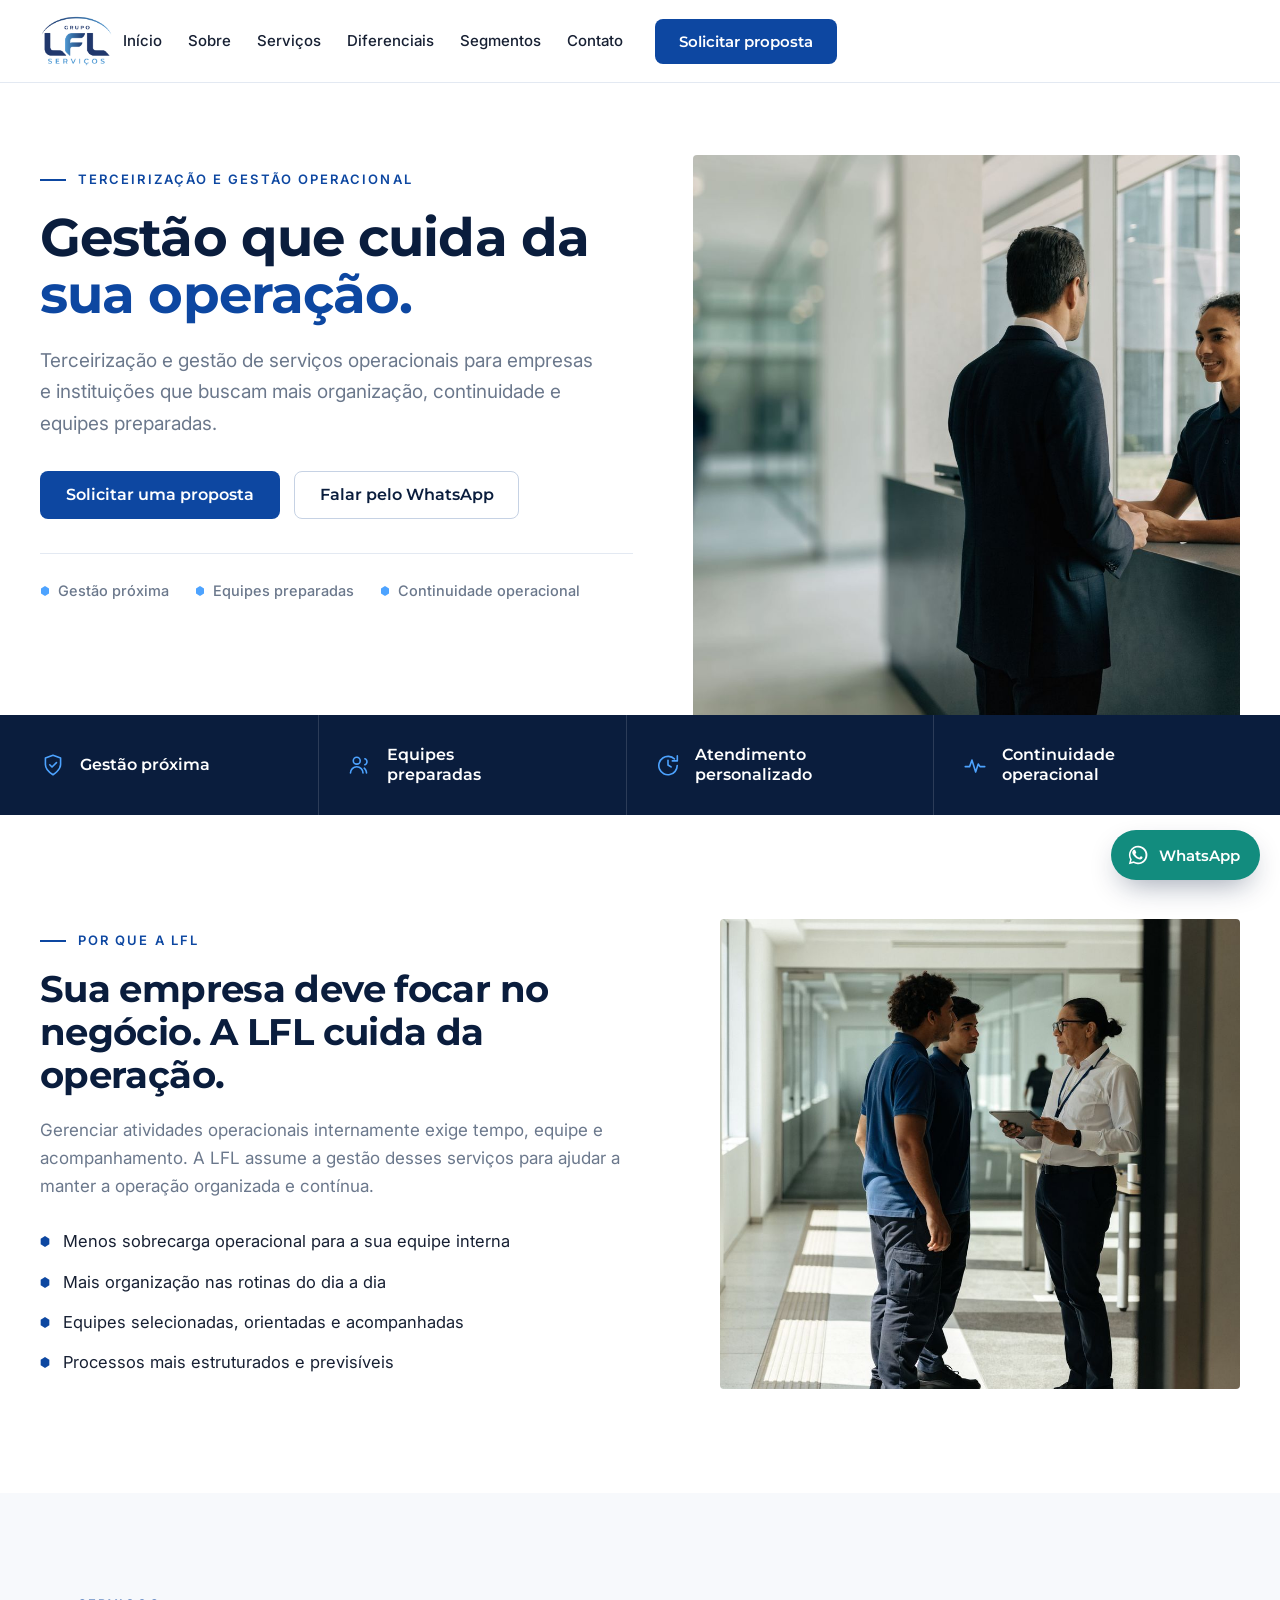
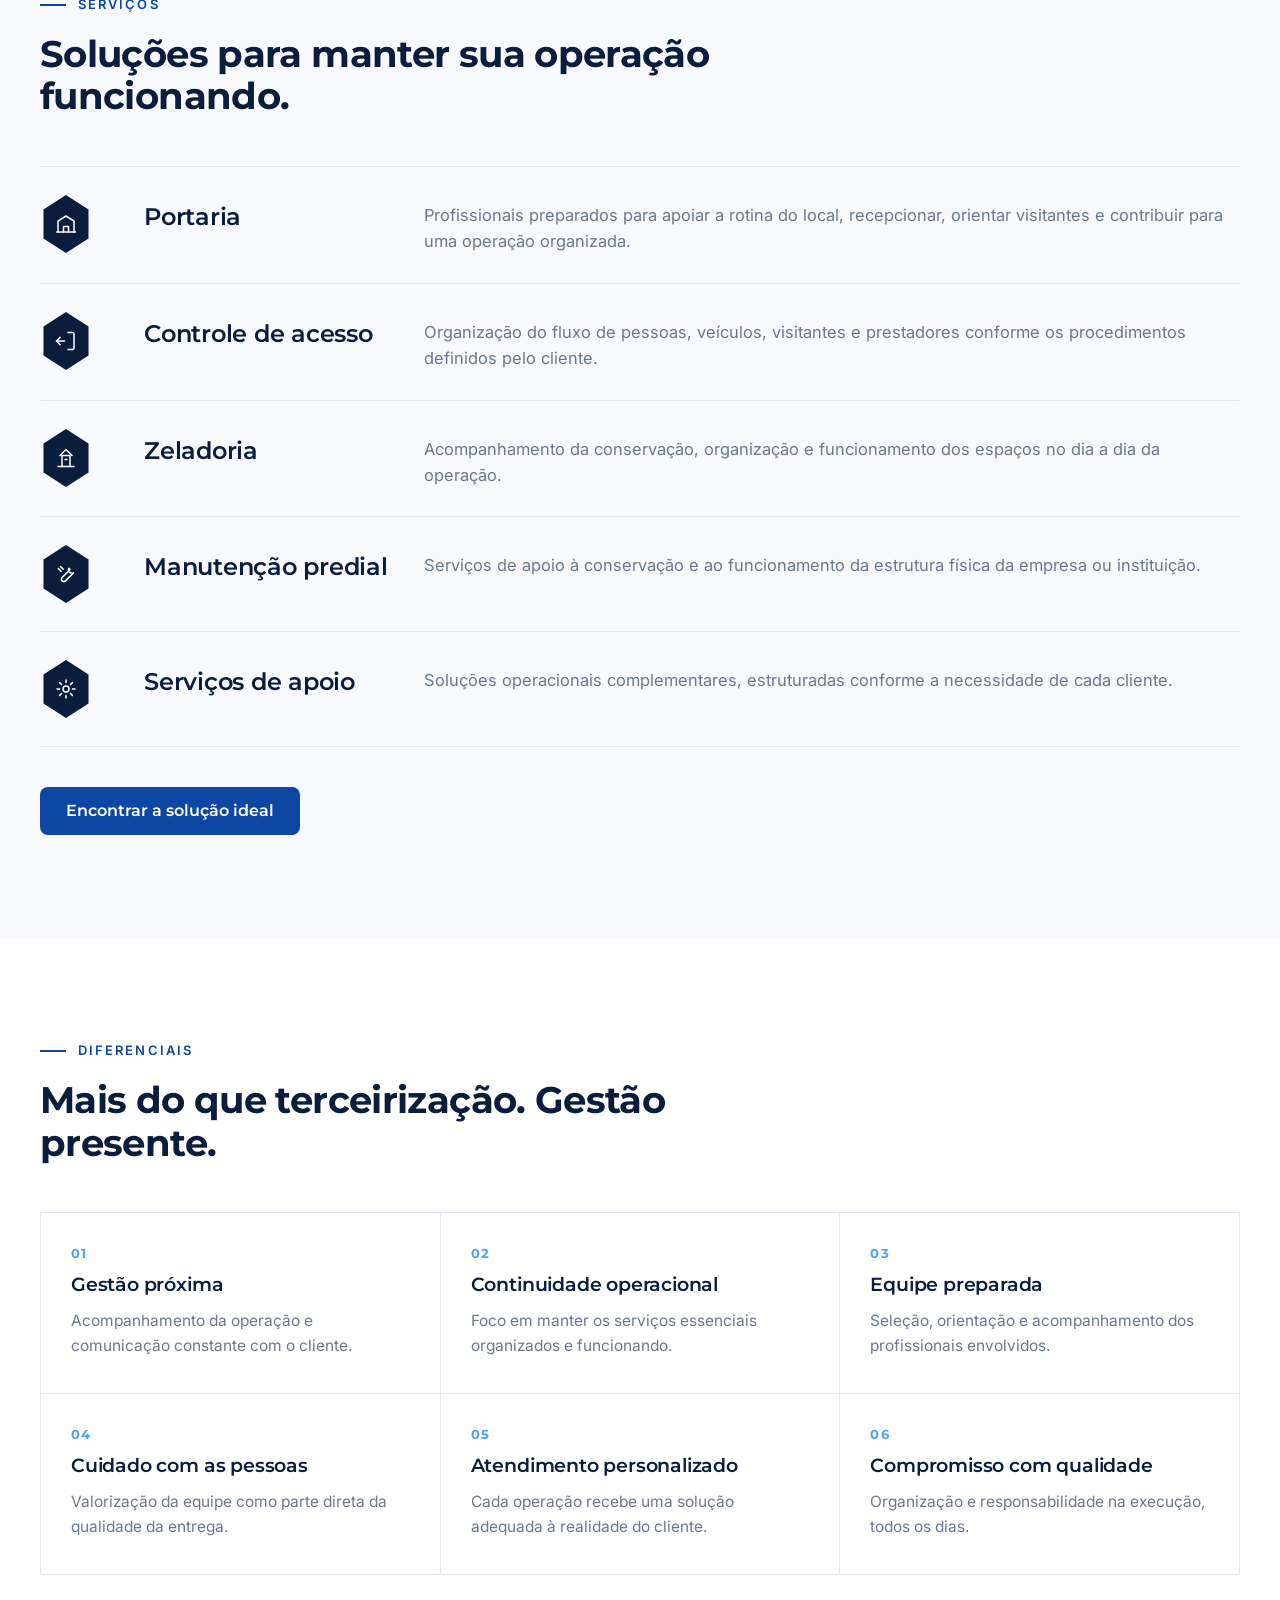
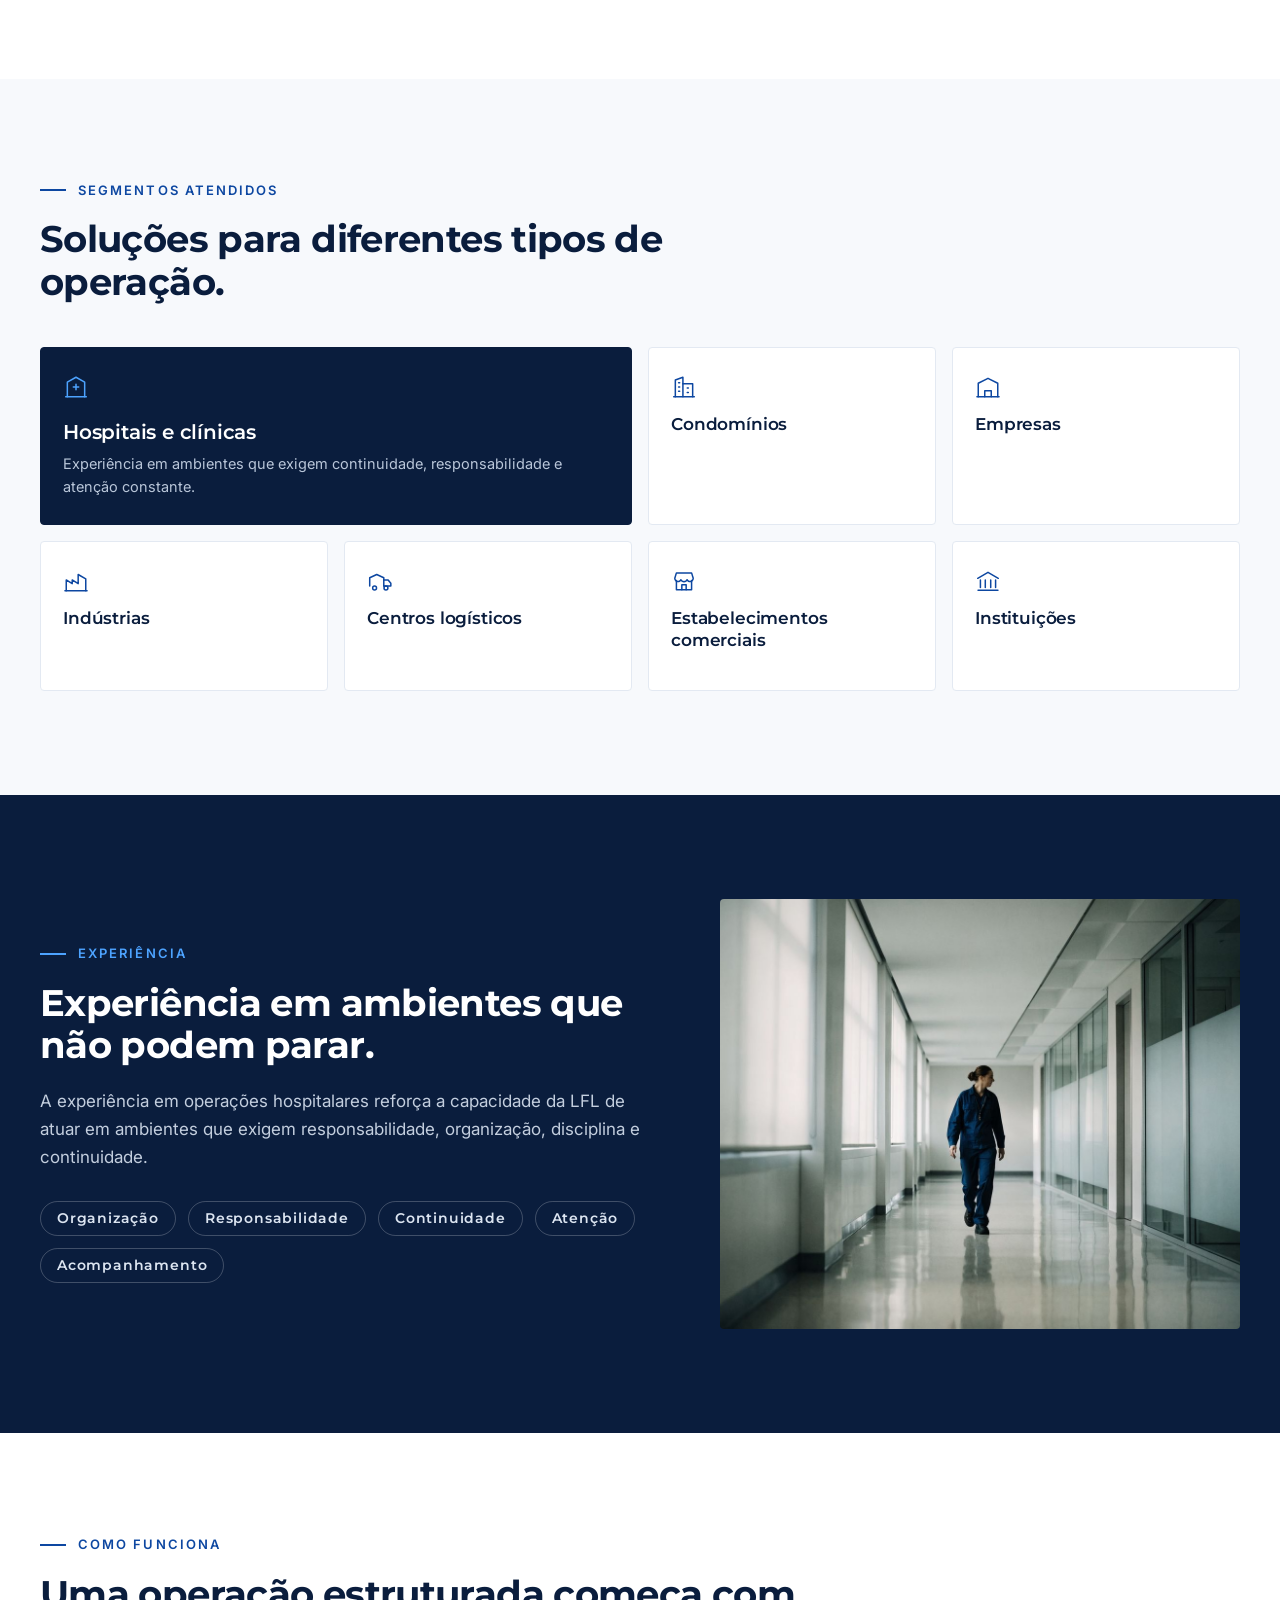
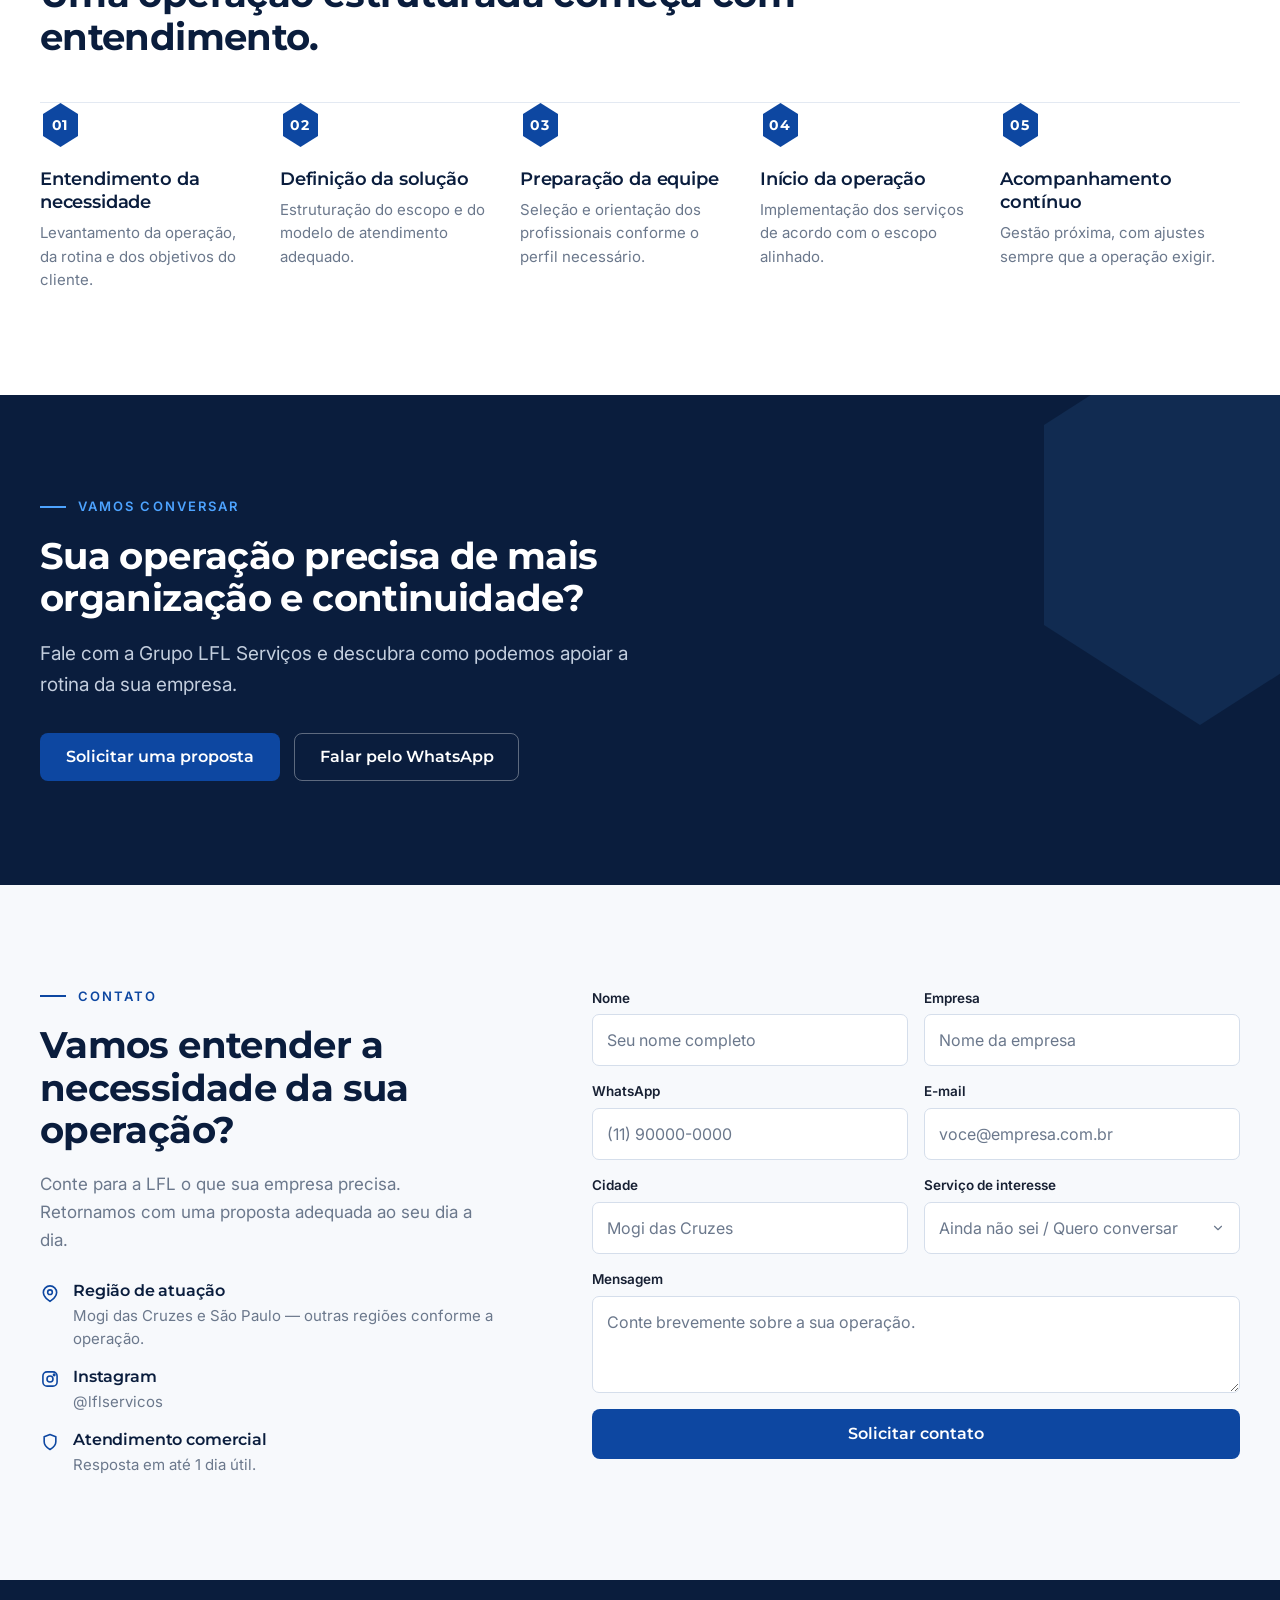
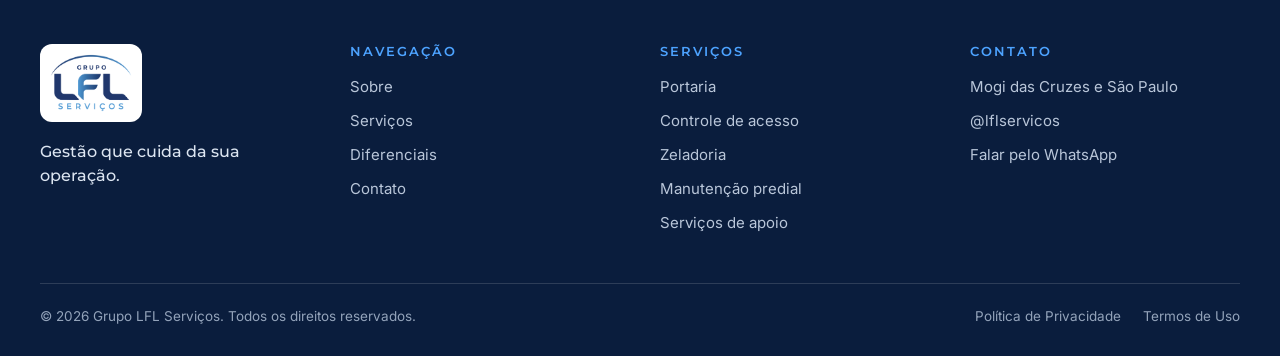
==== index.html @ 13c63dc5 "feat: initial commit of LFL Servicos website" ====
<!DOCTYPE html>
<html lang="pt-BR">
<head>
  <meta charset="UTF-8">
  <meta name="viewport" content="width=device-width, initial-scale=1.0">
  <title>Grupo LFL Serviços — Gestão que cuida da sua operação</title>
  <meta name="description" content="Terceirização e gestão de serviços operacionais para empresas e instituições: portaria, controle de acesso, zeladoria, manutenção predial e serviços de apoio.">
  <link rel="icon" type="image/png" href="assets/img/logo-lfl.png">
  <link rel="preconnect" href="https://fonts.googleapis.com">
  <link rel="preconnect" href="https://fonts.gstatic.com" crossorigin>
  <link href="https://fonts.googleapis.com/css2?family=Inter:wght@400;500;600&family=Montserrat:wght@500;600;700&display=swap" rel="stylesheet">
  <link rel="stylesheet" href="css/styles.css">
</head>
<body>

  <!-- Header -->
  <header class="header" id="inicio">
    <a class="brand" href="#inicio" aria-label="Grupo LFL Serviços — início">
      <img src="assets/img/logo-lfl.png" alt="Grupo LFL Serviços" width="971" height="691">
    </a>

    <nav class="nav" aria-label="Navegação principal">
      <a href="#inicio">Início</a>
      <a href="#sobre">Sobre</a>
      <a href="#servicos">Serviços</a>
      <a href="#diferenciais">Diferenciais</a>
      <a href="#segmentos">Segmentos</a>
      <a href="#contato">Contato</a>
    </nav>

    <a class="btn btn-primary header-cta" href="#contato">Solicitar proposta</a>

    <button class="menu-toggle" type="button" aria-label="Abrir menu" aria-expanded="false" aria-controls="menu-mobile">
      <span></span><span></span><span></span>
    </button>

    <div class="nav-mobile" id="menu-mobile">
      <a href="#inicio">Início</a>
      <a href="#sobre">Sobre</a>
      <a href="#servicos">Serviços</a>
      <a href="#diferenciais">Diferenciais</a>
      <a href="#segmentos">Segmentos</a>
      <a href="#contato">Contato</a>
      <a class="btn btn-primary btn-block" href="#contato">Solicitar proposta</a>
    </div>
  </header>

  <main>

    <!-- Hero -->
    <section class="hero">
      <div class="hero-inner">
        <div class="hero-text">
          <p class="eyebrow"><span>Terceirização e gestão operacional</span></p>
          <h1>Gestão que cuida da <em>sua operação.</em></h1>
          <p class="hero-sub">Terceirização e gestão de serviços operacionais para empresas e instituições que buscam mais organização, continuidade e equipes preparadas.</p>
          <div class="hero-ctas">
            <a class="btn btn-primary" href="#contato">Solicitar uma proposta</a>
            <a class="btn btn-outline" href="#" data-whatsapp target="_blank" rel="noopener">Falar pelo WhatsApp</a>
          </div>
          <ul class="hero-seals">
            <li class="seal">Gestão próxima</li>
            <li class="seal">Equipes preparadas</li>
            <li class="seal">Continuidade operacional</li>
          </ul>
        </div>
        <img class="hero-photo" src="assets/img/foto-recepcao.png" alt="Profissional de recepção atendendo um visitante em um ambiente corporativo">
      </div>
    </section>

    <!-- Barra de confiança -->
    <section class="trust" aria-label="Benefícios">
      <ul class="trust-list">
        <li class="trust-item"><img src="assets/icons/trust-gestao.svg" alt="" width="26" height="26"><span>Gestão próxima</span></li>
        <li class="trust-item"><img src="assets/icons/trust-equipes.svg" alt="" width="26" height="26"><span>Equipes preparadas</span></li>
        <li class="trust-item"><img src="assets/icons/trust-atendimento.svg" alt="" width="26" height="26"><span>Atendimento personalizado</span></li>
        <li class="trust-item"><img src="assets/icons/trust-continuidade.svg" alt="" width="26" height="26"><span>Continuidade operacional</span></li>
      </ul>
    </section>

    <!-- Por que a LFL -->
    <section class="section bg-white" id="sobre">
      <div class="split">
        <div class="split-text">
          <p class="eyebrow"><span>Por que a LFL</span></p>
          <h2 class="h2">Sua empresa deve focar no negócio. A LFL cuida da operação.</h2>
          <p class="lead">Gerenciar atividades operacionais internamente exige tempo, equipe e acompanhamento. A LFL assume a gestão desses serviços para ajudar a manter a operação organizada e contínua.</p>
          <ul class="points">
            <li>Menos sobrecarga operacional para a sua equipe interna</li>
            <li>Mais organização nas rotinas do dia a dia</li>
            <li>Equipes selecionadas, orientadas e acompanhadas</li>
            <li>Processos mais estruturados e previsíveis</li>
          </ul>
        </div>
        <img class="split-photo split-photo--about" src="assets/img/foto-supervisao.png" alt="Supervisora orientando dois profissionais em um corredor corporativo">
      </div>
    </section>

    <!-- Serviços -->
    <section class="section bg-soft" id="servicos">
      <p class="eyebrow"><span>Serviços</span></p>
      <h2 class="h2">Soluções para manter sua operação funcionando.</h2>
      <ul class="ledger">
        <li>
          <div class="ledger-icon"><img src="assets/icons/hex-portaria.svg" alt="" width="52" height="58"></div>
          <div class="ledger-body">
            <h3>Portaria</h3>
            <p class="copy-desktop">Profissionais preparados para apoiar a rotina do local, recepcionar, orientar visitantes e contribuir para uma operação organizada.</p>
            <p class="copy-mobile">Profissionais preparados para apoiar a rotina do local, recepcionar e orientar visitantes.</p>
          </div>
        </li>
        <li>
          <div class="ledger-icon"><img src="assets/icons/hex-controle-acesso.svg" alt="" width="52" height="58"></div>
          <div class="ledger-body">
            <h3>Controle de acesso</h3>
            <p class="copy-desktop">Organização do fluxo de pessoas, veículos, visitantes e prestadores conforme os procedimentos definidos pelo cliente.</p>
            <p class="copy-mobile">Organização do fluxo de pessoas, veículos, visitantes e prestadores.</p>
          </div>
        </li>
        <li>
          <div class="ledger-icon"><img src="assets/icons/hex-zeladoria.svg" alt="" width="52" height="58"></div>
          <div class="ledger-body">
            <h3>Zeladoria</h3>
            <p class="copy-desktop">Acompanhamento da conservação, organização e funcionamento dos espaços no dia a dia da operação.</p>
            <p class="copy-mobile">Acompanhamento da conservação, organização e funcionamento dos espaços.</p>
          </div>
        </li>
        <li>
          <div class="ledger-icon"><img src="assets/icons/hex-manutencao.svg" alt="" width="52" height="58"></div>
          <div class="ledger-body">
            <h3>Manutenção predial</h3>
            <p class="copy-desktop">Serviços de apoio à conservação e ao funcionamento da estrutura física da empresa ou instituição.</p>
            <p class="copy-mobile">Apoio à conservação e ao funcionamento da estrutura física.</p>
          </div>
        </li>
        <li>
          <div class="ledger-icon"><img src="assets/icons/hex-apoio.svg" alt="" width="52" height="58"></div>
          <div class="ledger-body">
            <h3>Serviços de apoio</h3>
            <p class="copy-desktop">Soluções operacionais complementares, estruturadas conforme a necessidade de cada cliente.</p>
            <p class="copy-mobile">Soluções operacionais complementares conforme a necessidade do cliente.</p>
          </div>
        </li>
      </ul>
      <a class="btn btn-primary ledger-cta" href="#contato">Encontrar a solução ideal</a>
    </section>

    <!-- Diferenciais -->
    <section class="section bg-white" id="diferenciais">
      <p class="eyebrow"><span>Diferenciais</span></p>
      <h2 class="h2">Mais do que terceirização. Gestão presente.</h2>
      <ol class="diff-grid">
        <li><span class="diff-num">01</span><h3>Gestão próxima</h3><p>Acompanhamento da operação e comunicação constante com o cliente.</p></li>
        <li><span class="diff-num">02</span><h3>Continuidade operacional</h3><p>Foco em manter os serviços essenciais organizados e funcionando.</p></li>
        <li><span class="diff-num">03</span><h3>Equipe preparada</h3><p>Seleção, orientação e acompanhamento dos profissionais envolvidos.</p></li>
        <li><span class="diff-num">04</span><h3>Cuidado com as pessoas</h3><p>Valorização da equipe como parte direta da qualidade da entrega.</p></li>
        <li><span class="diff-num">05</span><h3>Atendimento personalizado</h3><p>Cada operação recebe uma solução adequada à realidade do cliente.</p></li>
        <li><span class="diff-num">06</span><h3>Compromisso com qualidade</h3><p>Organização e responsabilidade na execução, todos os dias.</p></li>
      </ol>
    </section>

    <!-- Segmentos -->
    <section class="section bg-soft" id="segmentos">
      <p class="eyebrow"><span>Segmentos atendidos</span></p>
      <h2 class="h2">Soluções para diferentes tipos de operação.</h2>
      <ul class="seg-grid">
        <li class="seg seg-featured">
          <img src="assets/icons/seg-hospitais.svg" alt="" width="26" height="26">
          <div class="seg-body">
            <h3>Hospitais e clínicas</h3>
            <p>Experiência em ambientes que exigem continuidade, responsabilidade e atenção constante.</p>
          </div>
        </li>
        <li class="seg"><img src="assets/icons/seg-condominios.svg" alt="" width="26" height="26"><div class="seg-body"><h3>Condomínios</h3></div></li>
        <li class="seg"><img src="assets/icons/seg-empresas.svg" alt="" width="26" height="26"><div class="seg-body"><h3>Empresas</h3></div></li>
        <li class="seg"><img src="assets/icons/seg-industrias.svg" alt="" width="26" height="26"><div class="seg-body"><h3>Indústrias</h3></div></li>
        <li class="seg"><img src="assets/icons/seg-logistica.svg" alt="" width="26" height="26"><div class="seg-body"><h3>Centros logísticos</h3></div></li>
        <li class="seg"><img src="assets/icons/seg-comercio.svg" alt="" width="26" height="26"><div class="seg-body"><h3>Estabelecimentos comerciais</h3></div></li>
        <li class="seg"><img src="assets/icons/seg-instituicoes.svg" alt="" width="26" height="26"><div class="seg-body"><h3>Instituições</h3></div></li>
      </ul>
    </section>

    <!-- Experiência -->
    <section class="section bg-navy on-dark">
      <div class="split">
        <div class="split-text">
          <p class="eyebrow"><span>Experiência</span></p>
          <h2 class="h2">Experiência em ambientes que não podem parar.</h2>
          <p class="lead">A experiência em operações hospitalares reforça a capacidade da LFL de atuar em ambientes que exigem responsabilidade, organização, disciplina e continuidade.</p>
          <ul class="tags">
            <li>Organização</li>
            <li>Responsabilidade</li>
            <li>Continuidade</li>
            <li>Atenção</li>
            <li>Acompanhamento</li>
          </ul>
        </div>
        <img class="split-photo split-photo--exp" src="assets/img/foto-ambiente-hospitalar.png" alt="Profissional caminhando por um corredor hospitalar">
      </div>
    </section>

    <!-- Como funciona -->
    <section class="section bg-white">
      <p class="eyebrow"><span>Como funciona</span></p>
      <h2 class="h2">Uma operação estruturada começa com entendimento.</h2>
      <ol class="steps">
        <li class="step"><span class="step-badge">01</span><div class="step-body"><h3>Entendimento da necessidade</h3><p>Levantamento da operação, da rotina e dos objetivos do cliente.</p></div></li>
        <li class="step"><span class="step-badge">02</span><div class="step-body"><h3>Definição da solução</h3><p>Estruturação do escopo e do modelo de atendimento adequado.</p></div></li>
        <li class="step"><span class="step-badge">03</span><div class="step-body"><h3>Preparação da equipe</h3><p>Seleção e orientação dos profissionais conforme o perfil necessário.</p></div></li>
        <li class="step"><span class="step-badge">04</span><div class="step-body"><h3>Início da operação</h3><p>Implementação dos serviços de acordo com o escopo alinhado.</p></div></li>
        <li class="step"><span class="step-badge">05</span><div class="step-body"><h3>Acompanhamento contínuo</h3><p>Gestão próxima, com ajustes sempre que a operação exigir.</p></div></li>
      </ol>
    </section>

    <!-- CTA -->
    <section class="section bg-navy on-dark cta">
      <img class="cta-hex" src="assets/icons/hex-decorativo.svg" alt="" aria-hidden="true">
      <p class="eyebrow"><span>Vamos conversar</span></p>
      <h2 class="h2 cta-title">Sua operação precisa de mais organização e continuidade?</h2>
      <p class="lead cta-lead">Fale com a Grupo LFL Serviços e descubra como podemos apoiar a rotina da sua empresa.</p>
      <div class="ctas">
        <a class="btn btn-primary" href="#contato">Solicitar uma proposta</a>
        <a class="btn btn-outline" href="#" data-whatsapp target="_blank" rel="noopener">Falar pelo WhatsApp</a>
      </div>
    </section>

    <!-- Contato -->
    <section class="section bg-soft" id="contato">
      <div class="contact">
        <div class="contact-text">
          <p class="eyebrow"><span>Contato</span></p>
          <h2 class="h2">Vamos entender a necessidade da sua operação?</h2>
          <p class="lead">Conte para a LFL o que sua empresa precisa. Retornamos com uma proposta adequada ao seu dia a dia.</p>
          <ul class="contact-info">
            <li>
              <img src="assets/icons/contato-regiao.svg" alt="" width="20" height="20">
              <div><strong>Região de atuação</strong><span>Mogi das Cruzes e São Paulo — outras regiões conforme a operação.</span></div>
            </li>
            <li>
              <img src="assets/icons/contato-instagram.svg" alt="" width="20" height="20">
              <div><strong>Instagram</strong><span><a href="https://instagram.com/lflservicos" target="_blank" rel="noopener">@lflservicos</a></span></div>
            </li>
            <li>
              <img src="assets/icons/contato-atendimento.svg" alt="" width="20" height="20">
              <div><strong>Atendimento comercial</strong><span>Resposta em até 1 dia útil.</span></div>
            </li>
          </ul>
        </div>

        <form class="contact-form" id="form-contato" novalidate>
          <div class="form-row">
            <div class="field">
              <label for="f-nome">Nome</label>
              <input id="f-nome" name="nome" type="text" placeholder="Seu nome completo" autocomplete="name" required>
            </div>
            <div class="field">
              <label for="f-empresa">Empresa</label>
              <input id="f-empresa" name="empresa" type="text" placeholder="Nome da empresa" autocomplete="organization" required>
            </div>
          </div>
          <div class="form-row">
            <div class="field">
              <label for="f-whatsapp">WhatsApp</label>
              <input id="f-whatsapp" name="whatsapp" type="tel" inputmode="tel" placeholder="(11) 90000-0000" autocomplete="tel" required>
            </div>
            <div class="field">
              <label for="f-email">E-mail</label>
              <input id="f-email" name="email" type="email" placeholder="voce@empresa.com.br" autocomplete="email" required>
            </div>
          </div>
          <div class="form-row">
            <div class="field">
              <label for="f-cidade">Cidade</label>
              <input id="f-cidade" name="cidade" type="text" placeholder="Mogi das Cruzes" autocomplete="address-level2">
            </div>
            <div class="field">
              <label for="f-servico">Serviço de interesse</label>
              <select id="f-servico" name="servico">
                <option value="">Ainda não sei / Quero conversar</option>
                <option>Portaria</option>
                <option>Controle de acesso</option>
                <option>Zeladoria</option>
                <option>Manutenção predial</option>
                <option>Serviços de apoio</option>
              </select>
            </div>
          </div>
          <div class="field">
            <label for="f-mensagem">Mensagem</label>
            <textarea id="f-mensagem" name="mensagem" placeholder="Conte brevemente sobre a sua operação."></textarea>
          </div>
          <button class="btn btn-primary btn-block" type="submit">Solicitar contato</button>
          <p class="form-feedback" role="status" aria-live="polite" hidden></p>
        </form>
      </div>
    </section>

  </main>

  <!-- Footer -->
  <footer class="footer">
    <div class="footer-cols">
      <div class="footer-brand">
        <a class="lockup-dark" href="#inicio" aria-label="Grupo LFL Serviços — início">
          <span class="badge"><img src="assets/img/logo-lfl.png" alt="Grupo LFL Serviços" width="971" height="691"></span>
        </a>
        <p class="footer-tagline">Gestão que cuida da sua operação.</p>
      </div>

      <div class="footer-col">
        <h4>Navegação</h4>
        <ul>
          <li><a href="#sobre">Sobre</a></li>
          <li><a href="#servicos">Serviços</a></li>
          <li><a href="#diferenciais">Diferenciais</a></li>
          <li><a href="#contato">Contato</a></li>
        </ul>
      </div>

      <div class="footer-col footer-col--services">
        <h4>Serviços</h4>
        <ul>
          <li><a href="#servicos">Portaria</a></li>
          <li><a href="#servicos">Controle de acesso</a></li>
          <li><a href="#servicos">Zeladoria</a></li>
          <li><a href="#servicos">Manutenção predial</a></li>
          <li><a href="#servicos">Serviços de apoio</a></li>
        </ul>
      </div>

      <div class="footer-col">
        <h4>Contato</h4>
        <ul>
          <li><a href="#contato">Mogi das Cruzes e São Paulo</a></li>
          <li><a href="https://instagram.com/lflservicos" target="_blank" rel="noopener">@lflservicos</a></li>
          <li><a href="#" data-whatsapp target="_blank" rel="noopener">Falar pelo WhatsApp</a></li>
        </ul>
      </div>
    </div>

    <div class="footer-legal">
      <p>© 2026 Grupo LFL Serviços. Todos os direitos reservados.</p>
      <div class="footer-legal-links">
        <a href="#">Política de Privacidade</a>
        <a href="#">Termos de Uso</a>
      </div>
    </div>
  </footer>

  <a class="wa-float" href="#" data-whatsapp target="_blank" rel="noopener" aria-label="Falar pelo WhatsApp">
    <img src="assets/icons/whatsapp.svg" alt="" width="22" height="22">
    <span>WhatsApp</span>
  </a>

  <script src="js/main.js"></script>
</body>
</html>
---- css/styles.css ----
/* ==========================================================================
   Grupo LFL Serviços — Landing page
   Tokens e medidas extraídos do Figma (Desktop 1440 / Mobile 390).
   Mobile-first; breakpoint desktop em 960px.
   ========================================================================== */

:root {
  /* Cores */
  --navy: #0a1d3d;
  --blue: #0d47a1;
  --sky: #4da3ff;
  --text: #172033;
  --muted: #6b788c;
  --line: #e3e9f2;
  --line-input: #d5deeb;
  --line-btn: #c6d2e4;
  --bg-soft: #f7f9fc;
  --on-dark: #c3cede;
  --on-dark-2: #b9c6d9;
  --on-dark-3: #dce5f1;
  --on-dark-4: #93a3ba;
  --line-on-dark: rgba(255, 255, 255, 0.14);
  --whatsapp: #128c7e;

  /* Tipografia */
  --font-display: "Montserrat", "Segoe UI", Arial, sans-serif;
  --font-body: "Inter", "Segoe UI", Arial, sans-serif;

  /* Layout */
  --gutter: 20px;
  --section-y: 56px;
}

@media (min-width: 960px) {
  :root {
    /* 120px em 1440; encolhe até 40px em telas menores */
    --gutter: max(40px, calc((100vw - 1200px) / 2));
    --section-y: 104px;
  }
}

/* --------------------------------------------------------------------------
   Base
   -------------------------------------------------------------------------- */

*,
*::before,
*::after {
  box-sizing: border-box;
}

html {
  scroll-behavior: smooth;
  -webkit-text-size-adjust: 100%;
}

body {
  margin: 0;
  background: #fff;
  color: var(--text);
  font-family: var(--font-body);
  -webkit-font-smoothing: antialiased;
}

img {
  display: block;
  max-width: 100%;
}

a {
  color: inherit;
}

h1, h2, h3, h4, p, ul, ol {
  margin: 0;
}

ul, ol {
  padding: 0;
  list-style: none;
}

button {
  font: inherit;
  cursor: pointer;
}

:focus-visible {
  outline: 2px solid var(--sky);
  outline-offset: 2px;
}

@media (prefers-reduced-motion: reduce) {
  html {
    scroll-behavior: auto;
  }
}

/* --------------------------------------------------------------------------
   Utilitários e componentes comuns
   -------------------------------------------------------------------------- */

.section {
  padding: var(--section-y) var(--gutter);
}

.bg-white { background: #fff; }
.bg-soft  { background: var(--bg-soft); }
.bg-navy  { background: var(--navy); }

/* Eyebrow: trilho + rótulo */
.eyebrow {
  display: flex;
  align-items: center;
  gap: 10px;
  padding-bottom: 16px;
}

.eyebrow::before {
  content: "";
  flex: 0 0 22px;
  width: 22px;
  height: 2px;
  background: var(--blue);
}

.eyebrow span {
  font: 600 12px/1.2 var(--font-body);
  letter-spacing: 1.92px;
  text-transform: uppercase;
  color: var(--blue);
  white-space: nowrap;
}

.on-dark .eyebrow::before { background: var(--sky); }
.on-dark .eyebrow span   { color: var(--sky); }

/* Título de seção */
.h2 {
  font: 700 32px/1.15 var(--font-display);
  letter-spacing: -0.48px;
  color: var(--navy);
}

.on-dark .h2 { color: #fff; }

/* Parágrafo de apoio */
.lead {
  margin-top: 16px;
  font: 400 16px/1.65 var(--font-body);
  color: var(--muted);
}

.on-dark .lead { color: var(--on-dark); }

/* Botões */
.btn {
  display: inline-flex;
  align-items: center;
  justify-content: center;
  padding: 16px 26px;
  border: 0;
  border-radius: 8px;
  font: 600 16px/1 var(--font-display);
  text-decoration: none;
  white-space: nowrap;
  transition: background-color 0.15s ease, border-color 0.15s ease;
}

.btn-primary {
  background: var(--blue);
  color: #fff;
}

.btn-primary:hover { background: #0b3d8a; }

.btn-outline {
  padding: 14.5px 24.5px;
  border: 1.5px solid var(--line-btn);
  background: transparent;
  color: var(--navy);
}

.btn-outline:hover { border-color: var(--navy); }

.on-dark .btn-outline {
  border-color: rgba(255, 255, 255, 0.34);
  color: #fff;
}

.on-dark .btn-outline:hover { border-color: #fff; }

.btn-block {
  width: 100%;
  padding-top: 17px;
  padding-bottom: 17px;
}

.btn-block.btn-outline {
  padding-top: 15.5px;
  padding-bottom: 15.5px;
}

.ctas {
  display: flex;
  flex-direction: column;
  gap: 12px;
  margin-top: 26px;
}

.ctas .btn {
  width: 100%;
  padding-top: 17px;
  padding-bottom: 17px;
}

.ctas .btn-outline {
  padding-top: 15.5px;
  padding-bottom: 15.5px;
}

@media (min-width: 960px) {
  .eyebrow { gap: 12px; padding-bottom: 20px; }
  .eyebrow::before { flex-basis: 26px; width: 26px; }
  .eyebrow span { font-size: 13px; letter-spacing: 2.08px; }

  .h2 {
    max-width: 760px;
    font-size: clamp(34px, 2.92vw, 42px);
    line-height: 1.14;
    letter-spacing: -0.63px;
  }

  .lead { margin-top: 20px; font-size: 17px; }

  .ctas { flex-direction: row; gap: 14px; margin-top: 32px; }
  .ctas .btn { width: auto; padding-top: 16px; padding-bottom: 16px; }
  .ctas .btn-outline { padding-top: 14.5px; padding-bottom: 14.5px; }
}

/* --------------------------------------------------------------------------
   Header
   -------------------------------------------------------------------------- */

.header {
  display: flex;
  flex-wrap: wrap;
  align-items: center;
  gap: 10px;
  padding: 14px var(--gutter); /* 72.5px de altura total, como no Figma */
  background: #fff;
  border-bottom: 1px solid var(--line);
}

.brand {
  display: flex;
  align-items: center;
  gap: 10px;
  text-decoration: none;
}

/* Logo oficial (971×691): altura fixa, largura proporcional */
.brand img {
  width: auto;
  height: 44px;
  object-fit: contain;
}

.lockup {
  display: flex;
  flex-direction: column;
  gap: 1px;
  white-space: nowrap;
}

.brand-name {
  font: 700 15px/1.05 var(--font-display);
  color: var(--navy);
}

.brand-sub {
  font: 500 9.5px/1.2 var(--font-display);
  letter-spacing: 2.09px;
  color: var(--blue);
}

.nav,
.header-cta {
  display: none;
}

.menu-toggle {
  display: flex;
  flex-direction: column;
  gap: 5px;
  padding: 13px 12px;
  border: 1px solid var(--line);
  border-radius: 8px;
  background: #fff;
}

.menu-toggle span {
  display: block;
  width: 18px;
  height: 1.5px;
  background: var(--navy);
}

.nav-mobile {
  display: none;
  flex-basis: 100%;
  flex-direction: column;
  gap: 4px;
  padding-top: 12px;
}

.header.is-open .nav-mobile { display: flex; }

.nav-mobile > a:not(.btn) {
  padding: 12px 0;
  border-bottom: 1px solid var(--line);
  font: 500 15px/1.5 var(--font-body);
  color: var(--text);
  text-decoration: none;
}

.nav-mobile .btn { margin-top: 12px; }

@media (min-width: 960px) {
  .header {
    flex-wrap: nowrap;
    padding: 15px var(--gutter); /* 83px de altura total, como no Figma */
  }

  .brand { gap: 11px; }
  .brand img { height: 52px; }
  .brand-name { font-size: 17px; }
  .brand-sub { font-size: 11px; letter-spacing: 2.42px; }

  .nav {
    display: flex;
    gap: 26px;
    margin-right: 22px; /* 32px no Figma menos o gap de 10px do header */
  }

  .nav a {
    font: 500 15px/1.5 var(--font-body);
    color: var(--text);
    text-decoration: none;
  }

  .nav a:hover { color: var(--blue); }

  .header-cta {
    display: inline-flex;
    padding: 15px 24px;
    font-size: 15px;
  }

  .menu-toggle,
  .nav-mobile {
    display: none !important;
  }
}

/* --------------------------------------------------------------------------
   Hero
   -------------------------------------------------------------------------- */

.hero {
  padding: 36px var(--gutter) 0;
  background: #fff;
}

.hero-inner {
  display: flex;
  flex-direction: column;
}

.hero h1 {
  font: 700 40px/1.1 var(--font-display);
  letter-spacing: -0.6px;
  color: var(--navy);
}

.hero h1 em {
  font-style: normal;
  color: var(--blue);
}

.hero-sub {
  margin-top: 18px;
  font: 400 16px/1.65 var(--font-body);
  color: var(--muted);
}

.hero-ctas {
  display: flex;
  flex-direction: column;
  gap: 12px;
  margin-top: 26px;
}

.hero-ctas .btn {
  width: 100%;
  padding-top: 17px;
  padding-bottom: 17px;
}

.hero-ctas .btn-outline {
  padding-top: 15.5px;
  padding-bottom: 15.5px;
}

.hero-seals {
  display: flex;
  flex-direction: column;
  gap: 10px;
  margin-top: 26px;
  padding: 22px 0 28px;
  border-top: 1px solid var(--line);
}

.seal {
  display: flex;
  align-items: center;
  gap: 9px;
  font: 500 14.5px/1.5 var(--font-body);
  color: var(--muted);
}

.seal::before {
  content: "";
  flex: 0 0 9px;
  width: 9px;
  height: 10px;
  background: url("../assets/icons/hex-bullet.svg") center / contain no-repeat;
}

.hero-photo {
  width: 100%;
  height: 260px;
  border-radius: 4px;
  object-fit: cover;
}

@media (min-width: 960px) {
  .hero { padding-top: 72px; }

  .hero-inner {
    flex-direction: row;
    align-items: center;
    gap: 60px;
  }

  .hero-text {
    flex: 1 1 52%;
    max-width: 620px;
    min-width: 0;
    padding-bottom: 96px;
  }

  .hero h1 {
    max-width: 600px;
    font-size: clamp(44px, 4.17vw, 60px);
    line-height: 1.08;
    letter-spacing: -0.9px;
  }

  .hero-sub {
    max-width: 560px;
    margin-top: 22px;
    font-size: 19px;
  }

  .hero-ctas {
    flex-direction: row;
    gap: 14px;
    margin-top: 32px;
  }

  .hero-ctas .btn { width: auto; padding-top: 16px; padding-bottom: 16px; }
  .hero-ctas .btn-outline { padding-top: 14.5px; padding-bottom: 14.5px; }

  .hero-seals {
    flex-direction: row;
    flex-wrap: wrap;
    gap: 26px;
    margin-top: 34px;
    padding: 26px 0 0;
  }

  .hero-photo {
    flex: 1 1 48%;
    min-width: 0;
    width: auto;
    height: 560px;
    border-radius: 4px 4px 0 0;
  }
}

/* --------------------------------------------------------------------------
   Barra de confiança
   -------------------------------------------------------------------------- */

.trust {
  padding: 4px var(--gutter);
  background: var(--navy);
}

.trust-list {
  display: flex;
  flex-direction: column;
}

.trust-item {
  display: flex;
  align-items: center;
  gap: 13px;
  padding: 18px 0;
  font: 600 15px/1.3 var(--font-display);
  color: #fff;
}

.trust-item + .trust-item {
  border-top: 1px solid var(--line-on-dark);
}

.trust-item img {
  flex: 0 0 24px;
  width: 24px;
  height: 24px;
}

@media (min-width: 960px) {
  .trust { padding: 0 var(--gutter); }

  .trust-list { flex-direction: row; }

  .trust-item {
    flex: 1 1 0;
    min-width: 0;
    gap: 14px;
    padding: 30px 28px;
    font-size: 15.5px;
  }

  .trust-item:first-child { padding-left: 0; }

  .trust-item + .trust-item {
    border-top: 0;
    border-left: 1px solid var(--line-on-dark);
  }

  .trust-item img {
    flex-basis: 26px;
    width: 26px;
    height: 26px;
  }

  .trust-item span { max-width: 150px; }
}

/* --------------------------------------------------------------------------
   Layout dividido (Sobre / Experiência)
   -------------------------------------------------------------------------- */

.split {
  display: flex;
  flex-direction: column;
}

.split-photo {
  width: 100%;
  border-radius: 4px;
  object-fit: cover;
}

.split-photo--about {
  height: 240px;
  margin-top: 28px;
}

.split-photo--exp {
  height: 230px;
  margin-top: 26px;
}

@media (min-width: 960px) {
  .split {
    flex-direction: row;
    align-items: center;
    gap: 72px;
  }

  .split-text {
    flex: 1 1 0;
    min-width: 0;
  }

  .split-text .h2 { max-width: none; }

  .split-photo {
    flex: 0 0 auto;
    width: min(520px, 45%);
    margin-top: 0;
  }

  .split-photo--about { height: 470px; }
  .split-photo--exp   { height: 430px; }
}

/* Pontos com marcador hexagonal */
.points {
  display: flex;
  flex-direction: column;
  gap: 12px;
  margin-top: 24px;
}

.points li {
  display: flex;
  align-items: flex-start;
  gap: 12px;
  font: 400 16px/1.6 var(--font-body);
  color: var(--text);
}

.points li::before {
  content: "";
  flex: 0 0 9px;
  width: 9px;
  height: 17px;
  background: url("../assets/icons/marcador.svg") center / contain no-repeat;
}

@media (min-width: 960px) {
  .points { gap: 14px; margin-top: 28px; }
  .points li { gap: 13px; font-size: 16.5px; }
  .points li::before { flex-basis: 10px; width: 10px; height: 19px; }
}

/* --------------------------------------------------------------------------
   Serviços (ledger)
   -------------------------------------------------------------------------- */

.ledger {
  margin-top: 28px;
  border-top: 1px solid var(--line);
}

.ledger li {
  display: flex;
  align-items: flex-start;
  gap: 16px;
  padding: 22px 0;
  border-bottom: 1px solid var(--line);
}

.ledger-icon {
  flex: 0 0 auto;
}

.ledger-icon img {
  width: 44px;
  height: 49px;
}

.ledger-body {
  display: flex;
  flex: 1 1 0;
  flex-direction: column;
  gap: 6px;
  min-width: 0;
}

.ledger h3 {
  font: 600 21px/1.3 var(--font-display);
  letter-spacing: -0.21px;
  color: var(--navy);
}

.ledger p {
  font: 400 15px/1.55 var(--font-body);
  color: var(--muted);
}

.copy-desktop { display: none; }

.ledger-cta {
  width: 100%;
  margin-top: 28px;
  padding-top: 17px;
  padding-bottom: 17px;
}

@media (min-width: 960px) {
  .ledger { margin-top: 48px; }

  .ledger li {
    gap: 40px;
    padding: 28px 0;
  }

  .ledger-icon { flex-basis: 64px; width: 64px; }
  .ledger-icon img { width: 52px; height: 58px; }

  .ledger-body {
    flex-direction: row;
    gap: 0;
  }

  .ledger h3 {
    flex: 0 0 280px;
    padding: 6px 20px 0 0;
    font-size: 24px;
    letter-spacing: -0.24px;
  }

  .ledger p {
    flex: 1 1 0;
    min-width: 0;
    padding-top: 7px;
    font-size: 16.5px;
    line-height: 1.6;
  }

  .copy-desktop { display: block; }
  .copy-mobile  { display: none; }

  .ledger-cta {
    width: auto;
    margin-top: 40px;
    padding-top: 16px;
    padding-bottom: 16px;
  }
}

/* --------------------------------------------------------------------------
   Diferenciais
   -------------------------------------------------------------------------- */

.diff-grid {
  display: grid;
  gap: 1px;
  margin-top: 28px;
  border: 1px solid var(--line);
  background: var(--line);
}

.diff-grid li {
  display: flex;
  flex-direction: column;
  gap: 10px;
  padding: 26px 22px;
  background: #fff;
}

.diff-num {
  font: 700 12.5px/1 var(--font-display);
  letter-spacing: 1.25px;
  color: var(--sky);
}

.diff-grid h3 {
  font: 600 19px/1.32 var(--font-display);
  letter-spacing: -0.19px;
  color: var(--navy);
}

.diff-grid p {
  font: 400 15px/1.6 var(--font-body);
  color: var(--muted);
}

@media (min-width: 960px) {
  .diff-grid {
    grid-template-columns: repeat(3, 1fr);
    margin-top: 48px;
  }

  .diff-grid li {
    gap: 12px;
    padding: 34px 30px;
  }

  .diff-num { font-size: 13px; letter-spacing: 1.3px; }
  .diff-grid p { font-size: 15.5px; }
}

/* --------------------------------------------------------------------------
   Segmentos
   -------------------------------------------------------------------------- */

.seg-grid {
  display: grid;
  gap: 12px;
  margin-top: 26px;
}

.seg {
  display: flex;
  align-items: center;
  gap: 14px;
  padding: 20px 18px;
  border: 1px solid var(--line);
  border-radius: 4px;
  background: #fff;
}

.seg img {
  flex: 0 0 24px;
  width: 24px;
  height: 24px;
}

.seg-body {
  flex: 1 1 0;
  min-width: 0;
}

.seg h3 {
  font: 600 16px/1.3 var(--font-display);
  letter-spacing: -0.16px;
  color: var(--navy);
}

.seg-featured {
  background: var(--navy);
  border-color: var(--navy);
}

.seg-featured h3 {
  font-size: 18px;
  letter-spacing: -0.18px;
  color: #fff;
}

.seg-featured p {
  margin-top: 6px;
  font: 400 14px/1.55 var(--font-body);
  color: var(--on-dark-2);
}

@media (min-width: 960px) {
  .seg-grid {
    grid-template-columns: repeat(4, 1fr);
    gap: 16px;
    margin-top: 44px;
  }

  .seg {
    flex-direction: column;
    align-items: flex-start;
    gap: 14px;
    min-height: 150px;
    padding: 26px 22px;
  }

  .seg-grid > li:nth-child(-n + 3) { min-height: 178px; }

  .seg img {
    flex-basis: 26px;
    width: 26px;
    height: 26px;
  }

  .seg-body { flex: 0 0 auto; width: 100%; }

  .seg h3 { font-size: 16.5px; letter-spacing: -0.165px; }

  .seg-featured {
    grid-column: span 2;
    justify-content: space-between;
    gap: 0;
  }

  .seg-featured h3 { font-size: 20px; letter-spacing: -0.2px; }
  .seg-featured p { margin-top: 8px; font-size: 14.5px; }
}

/* --------------------------------------------------------------------------
   Experiência — tags
   -------------------------------------------------------------------------- */

.tags {
  display: flex;
  flex-wrap: wrap;
  gap: 10px;
  margin-top: 22px;
}

.tags li {
  padding: 8px 14px;
  border: 1px solid rgba(255, 255, 255, 0.22);
  border-radius: 100px;
  font: 600 13px/1.1 var(--font-display);
  letter-spacing: 0.78px;
  color: var(--on-dark-3);
  white-space: nowrap;
}

@media (min-width: 960px) {
  .tags { gap: 12px; margin-top: 30px; }
  .tags li { padding: 9px 16px; font-size: 13.5px; letter-spacing: 0.81px; }
}

/* --------------------------------------------------------------------------
   Como funciona
   -------------------------------------------------------------------------- */

.steps {
  display: flex;
  flex-direction: column;
  gap: 26px;
  margin-top: 30px;
}

.step {
  display: flex;
  align-items: flex-start;
  gap: 16px;
}

.step-badge {
  display: flex;
  flex: 0 0 38px;
  align-items: center;
  justify-content: center;
  width: 38px;
  height: 42px;
  background: url("../assets/icons/hex-badge.svg") center / contain no-repeat;
  font: 700 13px/1 var(--font-display);
  letter-spacing: 0.52px;
  color: #fff;
}

.step-body {
  display: flex;
  flex: 1 1 0;
  flex-direction: column;
  gap: 6px;
  min-width: 0;
  padding-top: 4px;
}

.step h3 {
  font: 600 18px/1.32 var(--font-display);
  letter-spacing: -0.18px;
  color: var(--navy);
}

.step p {
  font: 400 15px/1.55 var(--font-body);
  color: var(--muted);
}

@media (min-width: 960px) {
  .steps {
    flex-direction: row;
    gap: 0;
    margin-top: 44px;
    border-top: 1px solid var(--line);
  }

  .step {
    flex: 1 1 0;
    flex-direction: column;
    gap: 0;
    min-width: 0;
    padding-right: 24px;
  }

  .step-badge {
    flex-basis: 44px;
    width: 40px;
    height: 44px;
    font-size: 14px;
    letter-spacing: 0.56px;
  }

  .step-body {
    gap: 8px;
    padding-top: 20px;
  }

  .step h3 { font-size: 17.5px; letter-spacing: -0.175px; }
}

/* --------------------------------------------------------------------------
   CTA
   -------------------------------------------------------------------------- */

.cta {
  position: relative;
  overflow: hidden;
}

.cta > * {
  position: relative;
}

.cta-hex {
  position: absolute !important;
  top: -60px;
  right: -100px;
  width: 220px;
  height: 250px;
  object-fit: contain;
  pointer-events: none;
}

.cta-lead {
  color: var(--on-dark);
}

@media (min-width: 960px) {
  .cta-hex {
    top: -70px;
    width: 360px;
    height: 400px;
  }

  .cta-title { max-width: 720px; }

  .cta-lead {
    max-width: 620px;
    margin-top: 18px;
    font-size: 19px;
  }
}

/* --------------------------------------------------------------------------
   Contato
   -------------------------------------------------------------------------- */

.contact {
  display: flex;
  flex-direction: column;
}

.contact-info {
  display: none;
}

.contact-form {
  display: flex;
  flex-direction: column;
  gap: 14px;
  margin-top: 28px;
}

.form-row {
  display: flex;
  flex-direction: column;
  gap: 14px;
}

.field {
  display: flex;
  flex-direction: column;
  gap: 7px;
}

.field label {
  font: 600 13.5px/1.4 var(--font-body);
  color: var(--text);
}

.field input,
.field select,
.field textarea {
  width: 100%;
  padding: 13px 14px;
  border: 1px solid var(--line-input);
  border-radius: 7px;
  background: #fff;
  font: 400 16px/1.5 var(--font-body);
  color: var(--text);
}

.field select {
  appearance: none;
  -webkit-appearance: none;
  padding-right: 40px;
  background-image: url("data:image/svg+xml;utf8,<svg xmlns='http://www.w3.org/2000/svg' width='14' height='14' viewBox='0 0 24 24' fill='none' stroke='%236b788c' stroke-width='2' stroke-linecap='round' stroke-linejoin='round'><polyline points='6 9 12 15 18 9'/></svg>");
  background-repeat: no-repeat;
  background-position: right 14px center;
}

.field select:has(option[value=""]:checked) {
  color: var(--muted);
}

.field textarea {
  min-height: 95px;
  resize: vertical;
}

.field input::placeholder,
.field textarea::placeholder {
  color: var(--muted);
  opacity: 1;
}

.field input:focus,
.field select:focus,
.field textarea:focus {
  outline: none;
  border-color: var(--blue);
  box-shadow: 0 0 0 3px rgba(13, 71, 161, 0.12);
}

.field input:user-invalid,
.field textarea:user-invalid {
  border-color: #c62828;
}

.form-feedback {
  font: 400 15px/1.55 var(--font-body);
  color: var(--navy);
}

.form-feedback.is-error {
  color: #c62828;
}

@media (min-width: 960px) {
  .contact {
    flex-direction: row;
    align-items: flex-start;
    gap: 72px;
  }

  .contact-text {
    flex: 0 1 40%;
    max-width: 480px;
    min-width: 0;
  }

  .contact-text .h2 { max-width: 470px; }

  .contact-text .lead {
    max-width: 450px;
    margin-top: 18px;
  }

  .contact-info {
    display: flex;
    flex-direction: column;
    gap: 16px;
    margin-top: 26px;
  }

  .contact-info li {
    display: flex;
    align-items: flex-start;
    gap: 13px;
  }

  .contact-info img {
    flex: 0 0 20px;
    width: 20px;
    height: 20px;
    margin-top: 3px;
  }

  .contact-info div {
    display: flex;
    flex: 1 1 0;
    flex-direction: column;
    gap: 2px;
    min-width: 0;
  }

  .contact-info strong {
    font: 600 15.5px/1.4 var(--font-display);
    letter-spacing: -0.155px;
    color: var(--navy);
  }

  .contact-info span {
    font: 400 15px/1.55 var(--font-body);
    color: var(--muted);
  }

  .contact-info span a { text-decoration: none; }
  .contact-info span a:hover { text-decoration: underline; }

  .contact-form {
    flex: 1 1 0;
    gap: 16px;
    min-width: 0;
    margin-top: 0;
  }

  .form-row {
    flex-direction: row;
    gap: 16px;
  }

  .form-row .field {
    flex: 1 1 0;
    min-width: 0;
  }

  .field textarea { min-height: 97px; }
}

/* --------------------------------------------------------------------------
   Footer
   -------------------------------------------------------------------------- */

.footer {
  padding: 48px var(--gutter) 26px;
  background: var(--navy);
}

.footer-cols {
  display: flex;
  flex-wrap: wrap;
  gap: 34px 24px;
}

.footer-brand {
  flex: 0 0 100%;
}

.lockup-dark {
  display: inline-flex;
  align-items: center;
  gap: 12px;
  text-decoration: none;
}

.badge {
  display: flex;
  padding: 9px;
  border-radius: 12px;
  background: #fff;
}

.badge img {
  width: auto;
  height: 56px;
  object-fit: contain;
}

.footer .brand-name {
  font-size: 16px;
  line-height: 1.1;
  color: #fff;
}

.footer .brand-sub {
  font-size: 10.5px;
  letter-spacing: 2.31px;
  color: var(--sky);
}

.footer-tagline {
  max-width: 300px;
  margin-top: 16px;
  font: 500 16px/1.5 var(--font-display);
  color: var(--on-dark-3);
}

.footer-col {
  flex: 1 1 0;
  min-width: 0;
}

.footer-col h4 {
  margin-bottom: 14px;
  font: 600 11.5px/1.2 var(--font-display);
  letter-spacing: 1.84px;
  text-transform: uppercase;
  color: var(--sky);
}

.footer-col ul {
  display: flex;
  flex-direction: column;
  gap: 9px;
}

.footer-col a {
  font: 400 14px/1.55 var(--font-body);
  color: var(--on-dark-2);
  text-decoration: none;
}

.footer-col a:hover { color: #fff; }

.footer-col--services { display: none; }

.footer-legal {
  display: flex;
  flex-direction: column-reverse;
  gap: 10px;
  margin-top: 34px;
  padding-top: 20px;
  border-top: 1px solid var(--line-on-dark);
  font: 400 13px/1.5 var(--font-body);
  color: var(--on-dark-4);
}

.footer-legal-links {
  display: flex;
  gap: 20px;
}

.footer-legal a {
  text-decoration: none;
}

.footer-legal a:hover { color: #fff; }

@media (min-width: 960px) {
  .footer { padding: 64px var(--gutter) 30px; }

  .footer-cols {
    flex-wrap: nowrap;
    gap: 40px;
  }

  .footer-brand {
    display: flex;
    flex: 1 1 0;
    flex-direction: column;
    gap: 18px;
    min-width: 0;
  }

  .badge img { height: 60px; }

  .footer .brand-name { font-size: 17px; }
  .footer .brand-sub { font-size: 11px; letter-spacing: 2.42px; }

  .footer-tagline {
    max-width: 260px;
    margin-top: 0;
  }

  .footer-col h4 {
    margin-bottom: 16px;
    font-size: 12.5px;
    letter-spacing: 2px;
  }

  .footer-col ul { gap: 10px; }
  .footer-col a { font-size: 15px; line-height: 1.6; }

  .footer-col--services { display: block; }

  .footer-legal {
    flex-direction: row;
    align-items: center;
    justify-content: space-between;
    margin-top: 48px;
    padding-top: 22px;
    font-size: 13.5px;
  }

  .footer-legal-links { gap: 22px; }
}

/* --------------------------------------------------------------------------
   WhatsApp flutuante
   -------------------------------------------------------------------------- */

.wa-float {
  position: fixed;
  right: 20px;
  bottom: 20px;
  z-index: 50;
  display: inline-flex;
  align-items: center;
  gap: 10px;
  padding: 14px 20px 14px 16px;
  border-radius: 100px;
  background: var(--whatsapp);
  box-shadow: 0 12px 30px -10px rgba(10, 29, 61, 0.45);
  font: 600 15px/1 var(--font-display);
  color: #fff;
  text-decoration: none;
  transition: background-color 0.15s ease;
}

.wa-float:hover { background: #0f766a; }

.wa-float img {
  width: 22px;
  height: 22px;
}
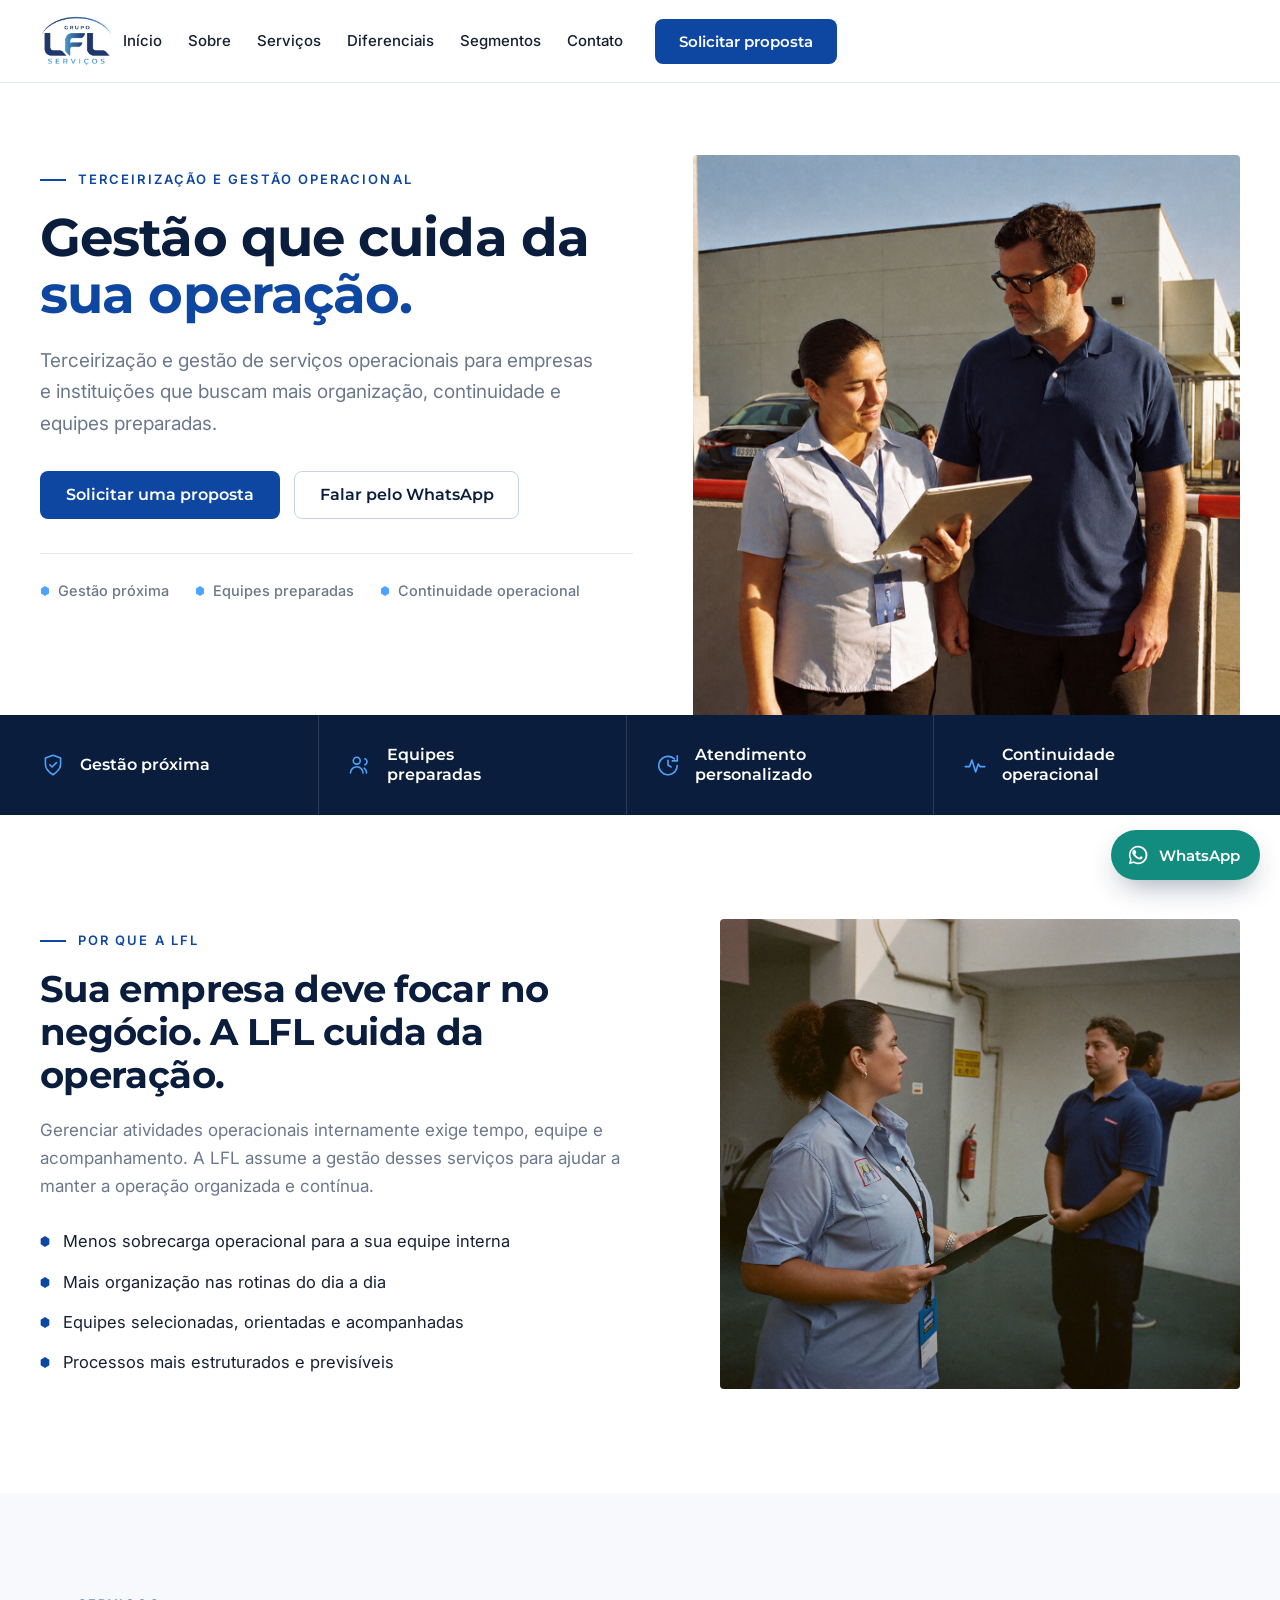
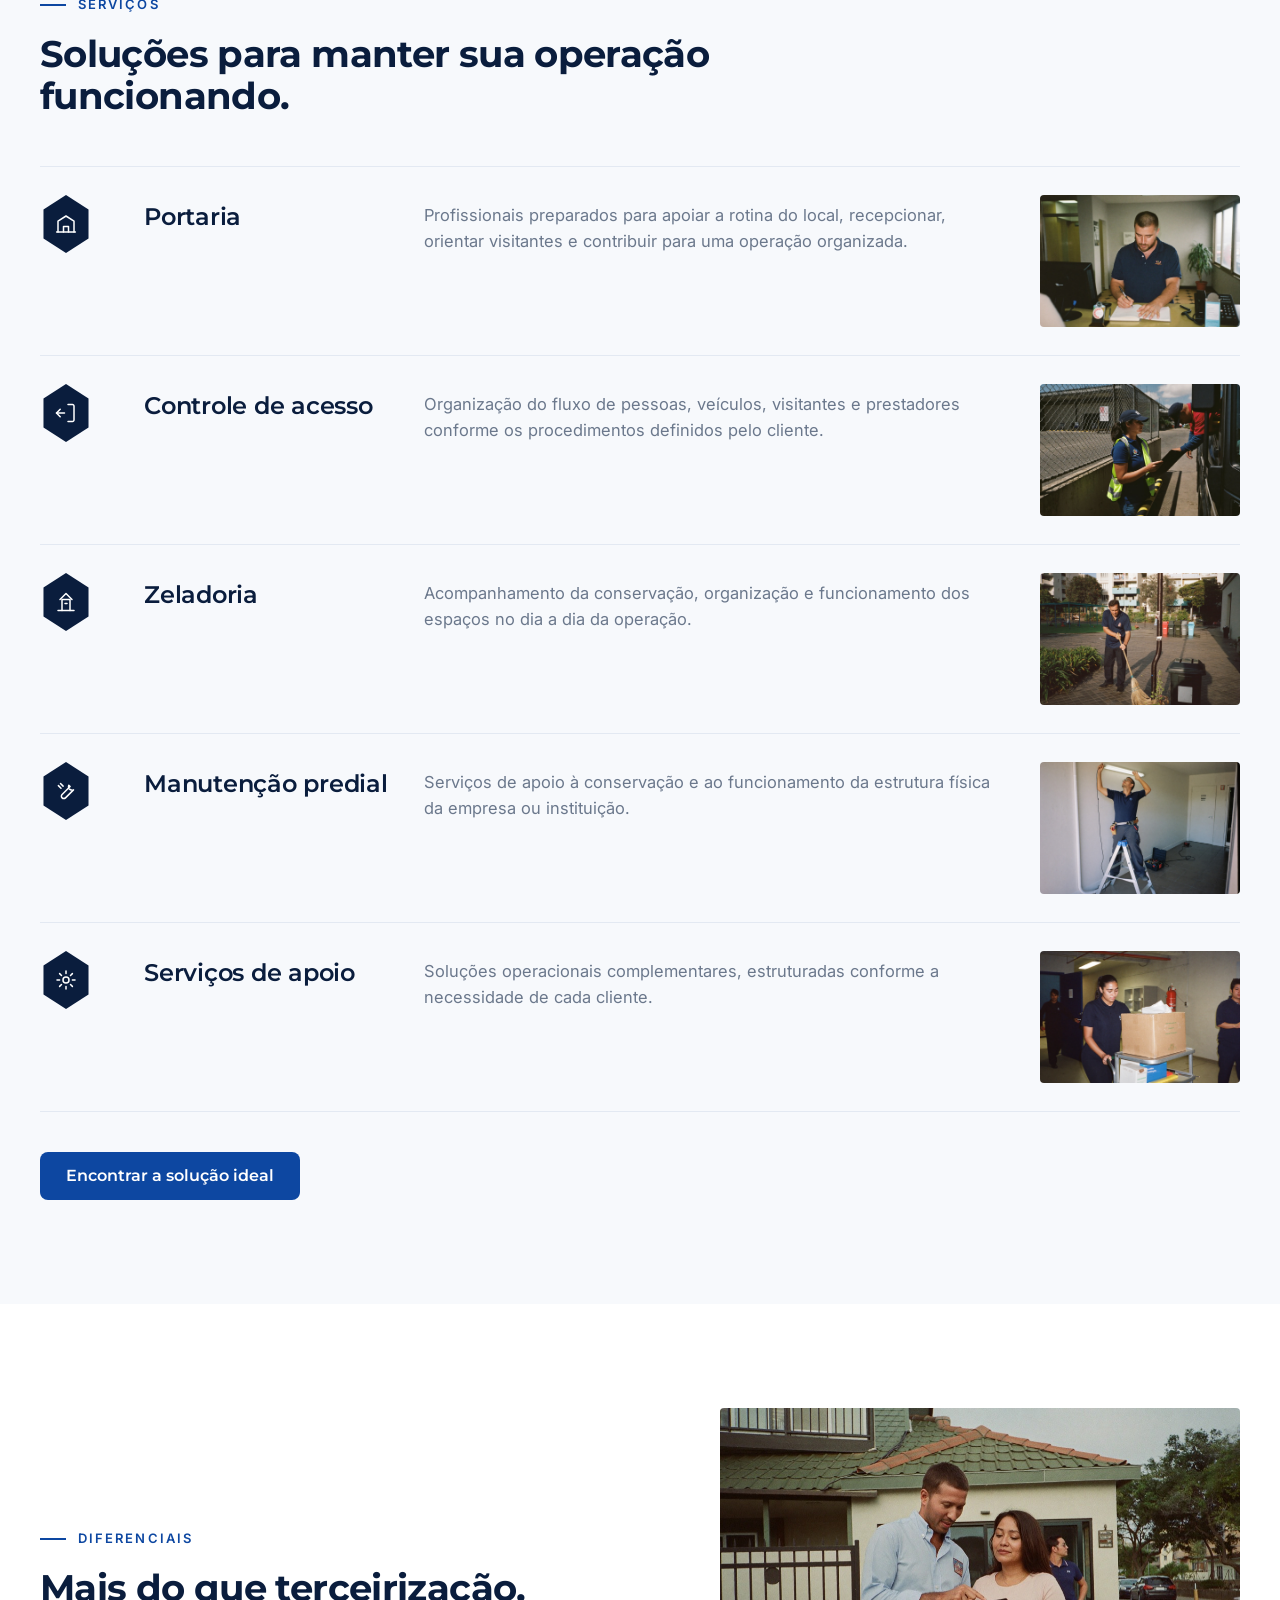
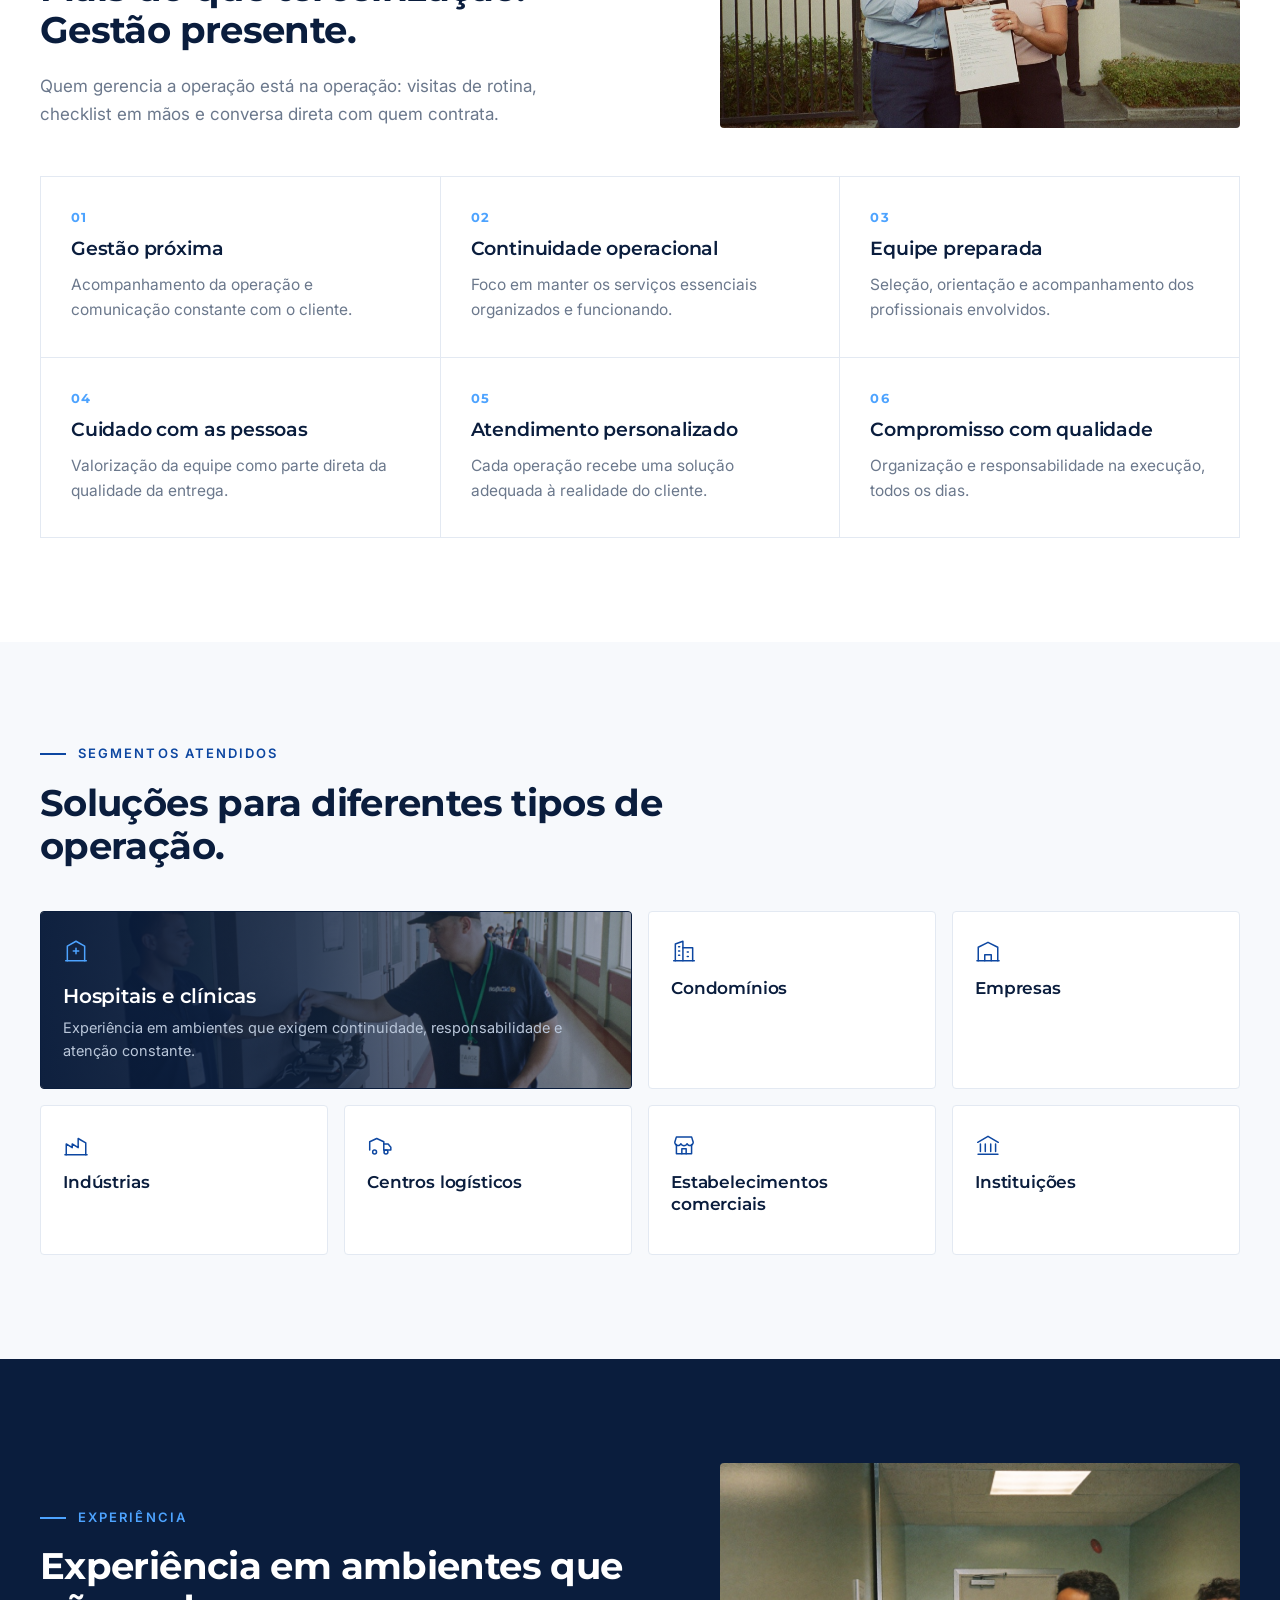
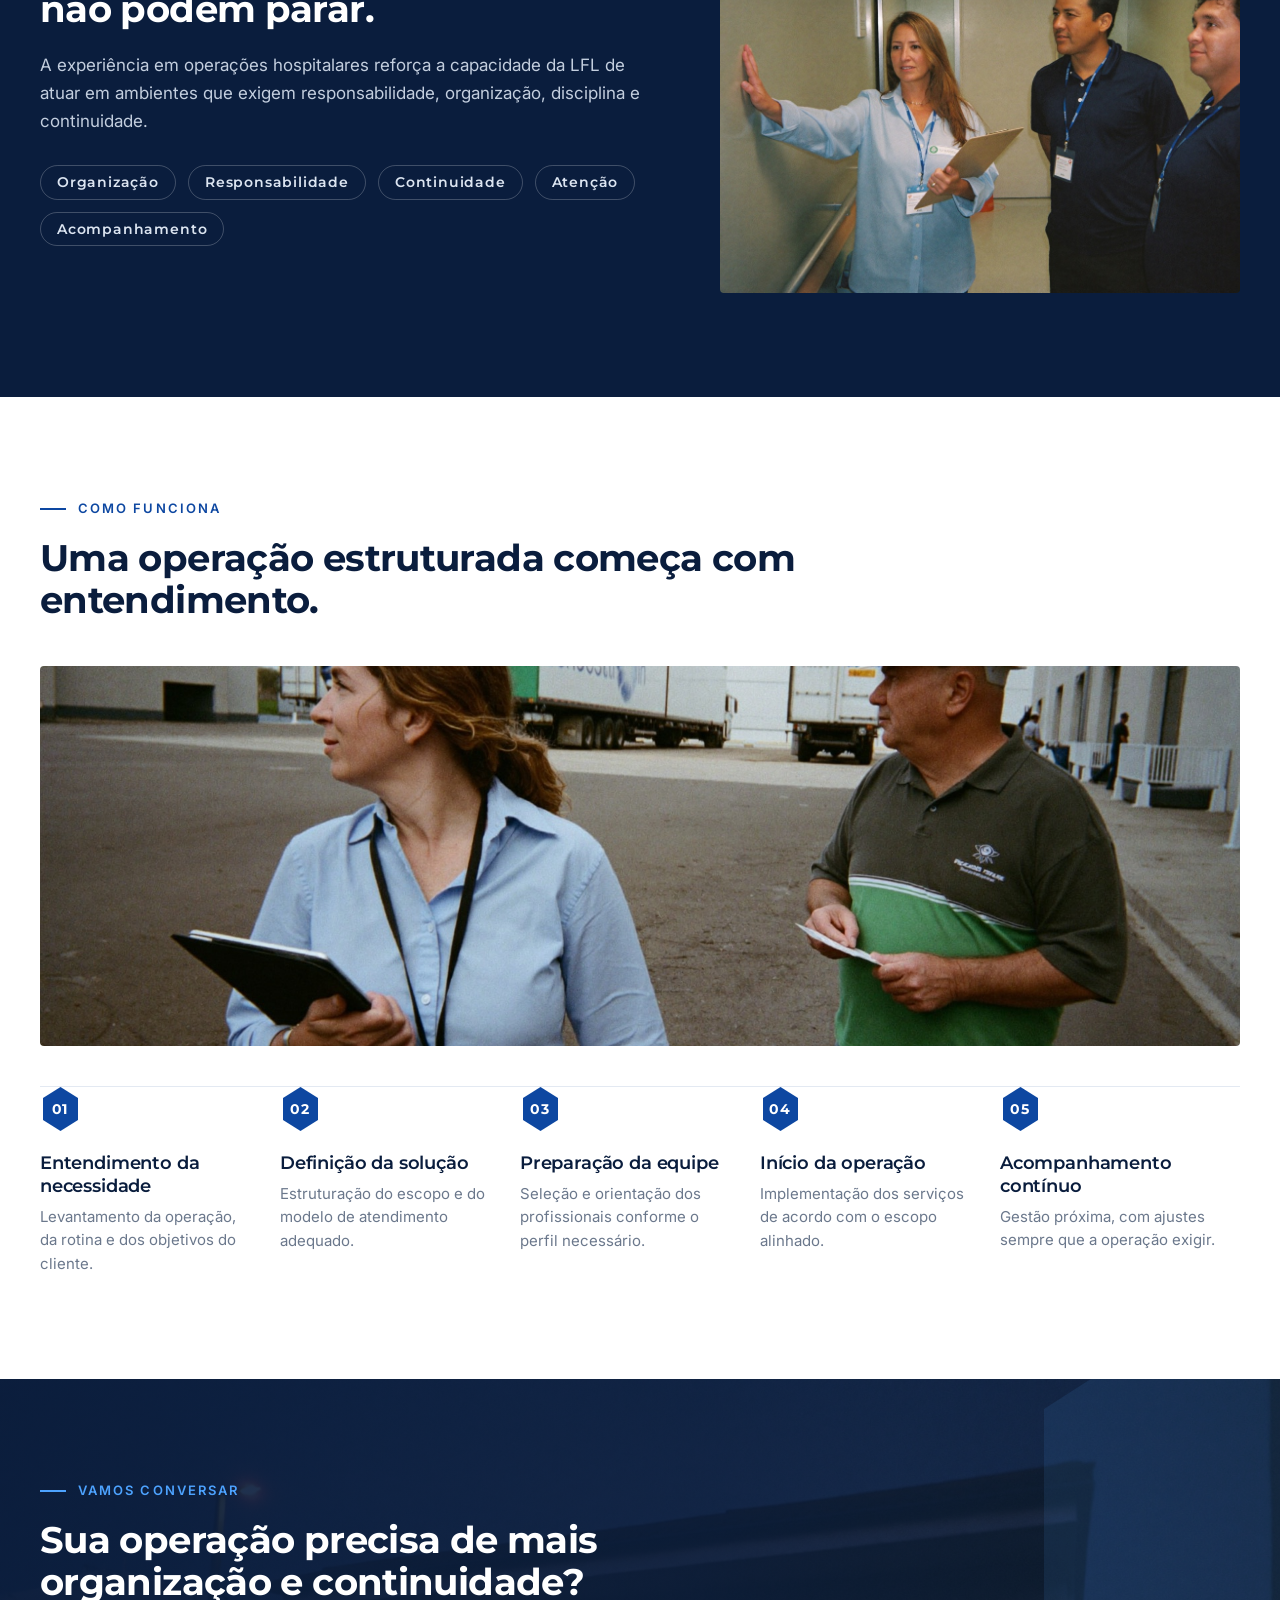
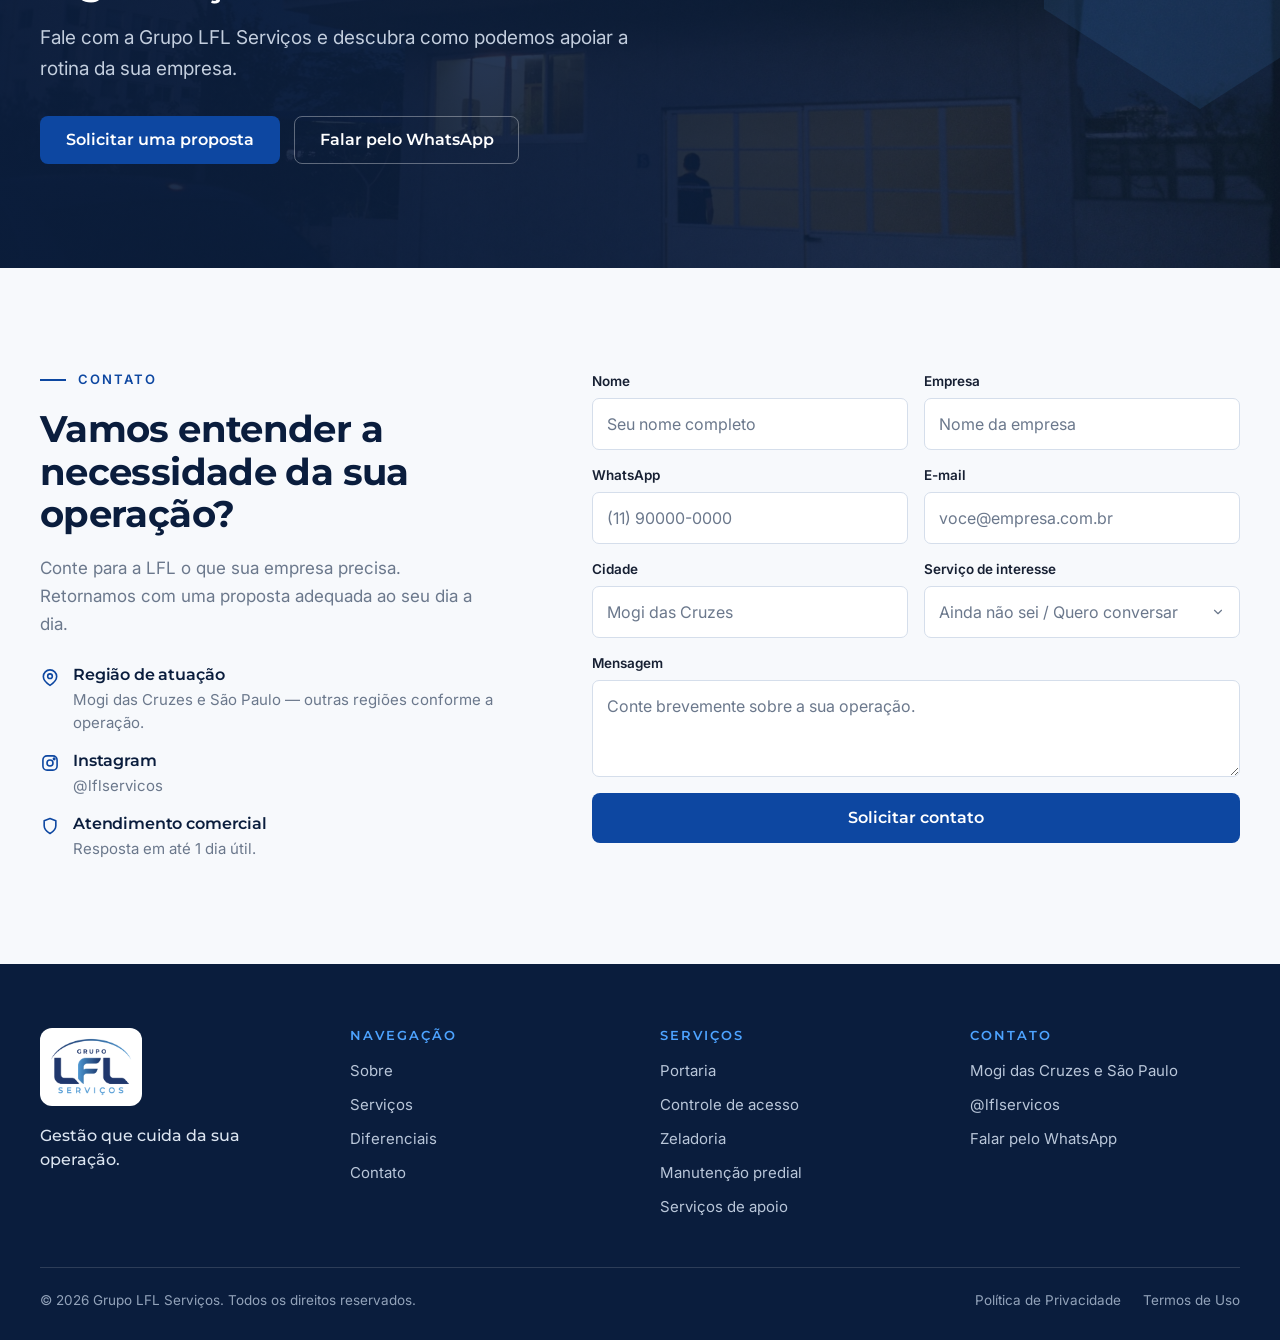
==== commit 9accc3c8: "feat: fotos operacionais geradas para cada seção da landing page - 12 fotos documentais (Higgsfield " ====
--- a/index.html
+++ b/index.html
@@ -64,7 +64,7 @@
             <li class="seal">Continuidade operacional</li>
           </ul>
         </div>
-        <img class="hero-photo" src="assets/img/foto-recepcao.png" alt="Profissional de recepção atendendo um visitante em um ambiente corporativo">
+        <img class="hero-photo" src="assets/img/foto-gestao-portaria.jpg" alt="Supervisora com tablet conversando com o porteiro na guarita de entrada de uma empresa" fetchpriority="high">
       </div>
     </section>
 
@@ -92,7 +92,7 @@
             <li>Processos mais estruturados e previsíveis</li>
           </ul>
         </div>
-        <img class="split-photo split-photo--about" src="assets/img/foto-supervisao.png" alt="Supervisora orientando dois profissionais em um corredor corporativo">
+        <img class="split-photo split-photo--about" src="assets/img/foto-supervisao-equipe.jpg" alt="Supervisora com prancheta orientando dois profissionais no pátio de uma empresa" loading="lazy">
       </div>
     </section>
 
@@ -108,6 +108,7 @@
             <p class="copy-desktop">Profissionais preparados para apoiar a rotina do local, recepcionar, orientar visitantes e contribuir para uma operação organizada.</p>
             <p class="copy-mobile">Profissionais preparados para apoiar a rotina do local, recepcionar e orientar visitantes.</p>
           </div>
+          <img class="ledger-photo" src="assets/img/servico-portaria.jpg" alt="Porteiro registrando a entrada de um visitante no livro da recepção" loading="lazy">
         </li>
         <li>
           <div class="ledger-icon"><img src="assets/icons/hex-controle-acesso.svg" alt="" width="52" height="58"></div>
@@ -116,6 +117,7 @@
             <p class="copy-desktop">Organização do fluxo de pessoas, veículos, visitantes e prestadores conforme os procedimentos definidos pelo cliente.</p>
             <p class="copy-mobile">Organização do fluxo de pessoas, veículos, visitantes e prestadores.</p>
           </div>
+          <img class="ledger-photo" src="assets/img/servico-controle-acesso.jpg" alt="Controladora de acesso conferindo documentos de um motorista de caminhão na cancela" loading="lazy">
         </li>
         <li>
           <div class="ledger-icon"><img src="assets/icons/hex-zeladoria.svg" alt="" width="52" height="58"></div>
@@ -124,6 +126,7 @@
             <p class="copy-desktop">Acompanhamento da conservação, organização e funcionamento dos espaços no dia a dia da operação.</p>
             <p class="copy-mobile">Acompanhamento da conservação, organização e funcionamento dos espaços.</p>
           </div>
+          <img class="ledger-photo" src="assets/img/servico-zeladoria.jpg" alt="Zelador varrendo a área comum de um condomínio pela manhã" loading="lazy">
         </li>
         <li>
           <div class="ledger-icon"><img src="assets/icons/hex-manutencao.svg" alt="" width="52" height="58"></div>
@@ -132,6 +135,7 @@
             <p class="copy-desktop">Serviços de apoio à conservação e ao funcionamento da estrutura física da empresa ou instituição.</p>
             <p class="copy-mobile">Apoio à conservação e ao funcionamento da estrutura física.</p>
           </div>
+          <img class="ledger-photo" src="assets/img/servico-manutencao-predial.jpg" alt="Técnico de manutenção em uma escada trocando uma luminária em um corredor" loading="lazy">
         </li>
         <li>
           <div class="ledger-icon"><img src="assets/icons/hex-apoio.svg" alt="" width="52" height="58"></div>
@@ -140,6 +144,7 @@
             <p class="copy-desktop">Soluções operacionais complementares, estruturadas conforme a necessidade de cada cliente.</p>
             <p class="copy-mobile">Soluções operacionais complementares conforme a necessidade do cliente.</p>
           </div>
+          <img class="ledger-photo" src="assets/img/servico-apoio.jpg" alt="Auxiliar de apoio transportando materiais em um carrinho por um corredor de serviço" loading="lazy">
         </li>
       </ul>
       <a class="btn btn-primary ledger-cta" href="#contato">Encontrar a solução ideal</a>
@@ -147,8 +152,14 @@
 
     <!-- Diferenciais -->
     <section class="section bg-white" id="diferenciais">
-      <p class="eyebrow"><span>Diferenciais</span></p>
-      <h2 class="h2">Mais do que terceirização. Gestão presente.</h2>
+      <div class="split split--intro">
+        <div class="split-text">
+          <p class="eyebrow"><span>Diferenciais</span></p>
+          <h2 class="h2">Mais do que terceirização. Gestão presente.</h2>
+          <p class="lead">Quem gerencia a operação está na operação: visitas de rotina, checklist em mãos e conversa direta com quem contrata.</p>
+        </div>
+        <img class="split-photo split-photo--diff" src="assets/img/foto-gestao-cliente.jpg" alt="Gestor revisando um checklist com a contratante em frente à portaria" loading="lazy">
+      </div>
       <ol class="diff-grid">
         <li><span class="diff-num">01</span><h3>Gestão próxima</h3><p>Acompanhamento da operação e comunicação constante com o cliente.</p></li>
         <li><span class="diff-num">02</span><h3>Continuidade operacional</h3><p>Foco em manter os serviços essenciais organizados e funcionando.</p></li>
@@ -165,6 +176,7 @@
       <h2 class="h2">Soluções para diferentes tipos de operação.</h2>
       <ul class="seg-grid">
         <li class="seg seg-featured">
+          <img class="seg-featured-photo" src="assets/img/foto-recepcao-hospital.jpg" alt="" loading="lazy">
           <img src="assets/icons/seg-hospitais.svg" alt="" width="26" height="26">
           <div class="seg-body">
             <h3>Hospitais e clínicas</h3>
@@ -195,7 +207,7 @@
             <li>Acompanhamento</li>
           </ul>
         </div>
-        <img class="split-photo split-photo--exp" src="assets/img/foto-ambiente-hospitalar.png" alt="Profissional caminhando por um corredor hospitalar">
+        <img class="split-photo split-photo--exp" src="assets/img/foto-apoio-hospitalar.jpg" alt="Supervisora orientando dois profissionais uniformizados em um corredor hospitalar" loading="lazy">
       </div>
     </section>
 
@@ -203,6 +215,7 @@
     <section class="section bg-white">
       <p class="eyebrow"><span>Como funciona</span></p>
       <h2 class="h2">Uma operação estruturada começa com entendimento.</h2>
+      <img class="steps-photo" src="assets/img/foto-visita-tecnica.jpg" alt="Visita técnica: gestora com tablet e cliente percorrendo o pátio de um centro logístico" loading="lazy">
       <ol class="steps">
         <li class="step"><span class="step-badge">01</span><div class="step-body"><h3>Entendimento da necessidade</h3><p>Levantamento da operação, da rotina e dos objetivos do cliente.</p></div></li>
         <li class="step"><span class="step-badge">02</span><div class="step-body"><h3>Definição da solução</h3><p>Estruturação do escopo e do modelo de atendimento adequado.</p></div></li>
@@ -214,6 +227,7 @@
 
     <!-- CTA -->
     <section class="section bg-navy on-dark cta">
+      <img class="cta-bg" src="assets/img/foto-guarita-entardecer.jpg" alt="" aria-hidden="true" loading="lazy">
       <img class="cta-hex" src="assets/icons/hex-decorativo.svg" alt="" aria-hidden="true">
       <p class="eyebrow"><span>Vamos conversar</span></p>
       <h2 class="h2 cta-title">Sua operação precisa de mais organização e continuidade?</h2>
--- a/css/styles.css
+++ b/css/styles.css
@@ -586,6 +586,13 @@
   margin-top: 26px;
 }
 
+.split-photo--diff {
+  height: 220px;
+  margin-top: 26px;
+}
+
+.split--intro .lead { max-width: 560px; }
+
 @media (min-width: 960px) {
   .split {
     flex-direction: row;
@@ -608,6 +615,9 @@
 
   .split-photo--about { height: 470px; }
   .split-photo--exp   { height: 430px; }
+  .split-photo--diff  { height: 320px; }
+
+  .split--intro { align-items: flex-end; }
 }
 
 /* Pontos com marcador hexagonal */
@@ -687,6 +697,18 @@
 
 .copy-desktop { display: none; }
 
+/* Foto operacional de cada serviço: em cima no mobile, à direita no desktop */
+.ledger-photo {
+  order: -1;
+  flex: 0 0 100%;
+  width: 100%;
+  height: 180px;
+  border-radius: 4px;
+  object-fit: cover;
+}
+
+.ledger li { flex-wrap: wrap; }
+
 .ledger-cta {
   width: 100%;
   margin-top: 28px;
@@ -704,6 +726,16 @@
 
   .ledger-icon { flex-basis: 64px; width: 64px; }
   .ledger-icon img { width: 52px; height: 58px; }
+
+  .ledger li { flex-wrap: nowrap; }
+
+  .ledger-photo {
+    order: 0;
+    flex: 0 0 200px;
+    width: 200px;
+    height: 132px;
+    margin-left: 8px;
+  }
 
   .ledger-body {
     flex-direction: row;
@@ -826,9 +858,38 @@
 }
 
 .seg-featured {
+  position: relative;
+  min-height: 190px;
+  overflow: hidden;
   background: var(--navy);
   border-color: var(--navy);
 }
+
+.seg-featured > * { position: relative; }
+
+/* Foto de fundo com degradê navy para manter o texto legível */
+.seg-featured-photo {
+  position: absolute;
+  inset: 0;
+  z-index: 0;
+  flex: none;
+  width: 100% !important;
+  height: 100% !important;
+  object-fit: cover;
+  object-position: 45% center;
+  filter: saturate(0.85);
+}
+
+.seg-featured::after {
+  content: "";
+  position: absolute;
+  inset: 0;
+  z-index: 1;
+  background: linear-gradient(90deg, rgba(10, 29, 61, 0.97) 0%, rgba(10, 29, 61, 0.9) 55%, rgba(10, 29, 61, 0.7) 100%);
+}
+
+.seg-featured > img:not(.seg-featured-photo),
+.seg-featured .seg-body { z-index: 2; }
 
 .seg-featured h3 {
   font-size: 18px;
@@ -873,6 +934,11 @@
     grid-column: span 2;
     justify-content: space-between;
     gap: 0;
+    min-height: 220px;
+  }
+
+  .seg-featured::after {
+    background: linear-gradient(90deg, rgba(10, 29, 61, 0.96) 0%, rgba(10, 29, 61, 0.82) 45%, rgba(10, 29, 61, 0.35) 100%);
   }
 
   .seg-featured h3 { font-size: 20px; letter-spacing: -0.2px; }
@@ -908,6 +974,14 @@
 /* --------------------------------------------------------------------------
    Como funciona
    -------------------------------------------------------------------------- */
+
+.steps-photo {
+  width: 100%;
+  height: 210px;
+  margin-top: 26px;
+  border-radius: 4px;
+  object-fit: cover;
+}
 
 .steps {
   display: flex;
@@ -956,10 +1030,16 @@
 }
 
 @media (min-width: 960px) {
+  .steps-photo {
+    height: 380px;
+    margin-top: 44px;
+    object-position: center 40%;
+  }
+
   .steps {
     flex-direction: row;
     gap: 0;
-    margin-top: 44px;
+    margin-top: 40px;
     border-top: 1px solid var(--line);
   }
 
@@ -999,6 +1079,27 @@
 .cta > * {
   position: relative;
 }
+
+/* Foto de fundo com véu navy; o conteúdo fica acima */
+.cta-bg {
+  position: absolute !important;
+  inset: 0;
+  width: 100%;
+  height: 100%;
+  object-fit: cover;
+  object-position: center;
+  pointer-events: none;
+}
+
+.cta::before {
+  content: "";
+  position: absolute;
+  inset: 0;
+  z-index: 1;
+  background: linear-gradient(90deg, rgba(10, 29, 61, 0.94) 0%, rgba(10, 29, 61, 0.86) 55%, rgba(10, 29, 61, 0.62) 100%);
+}
+
+.cta > *:not(.cta-bg) { z-index: 2; }
 
 .cta-hex {
   position: absolute !important;
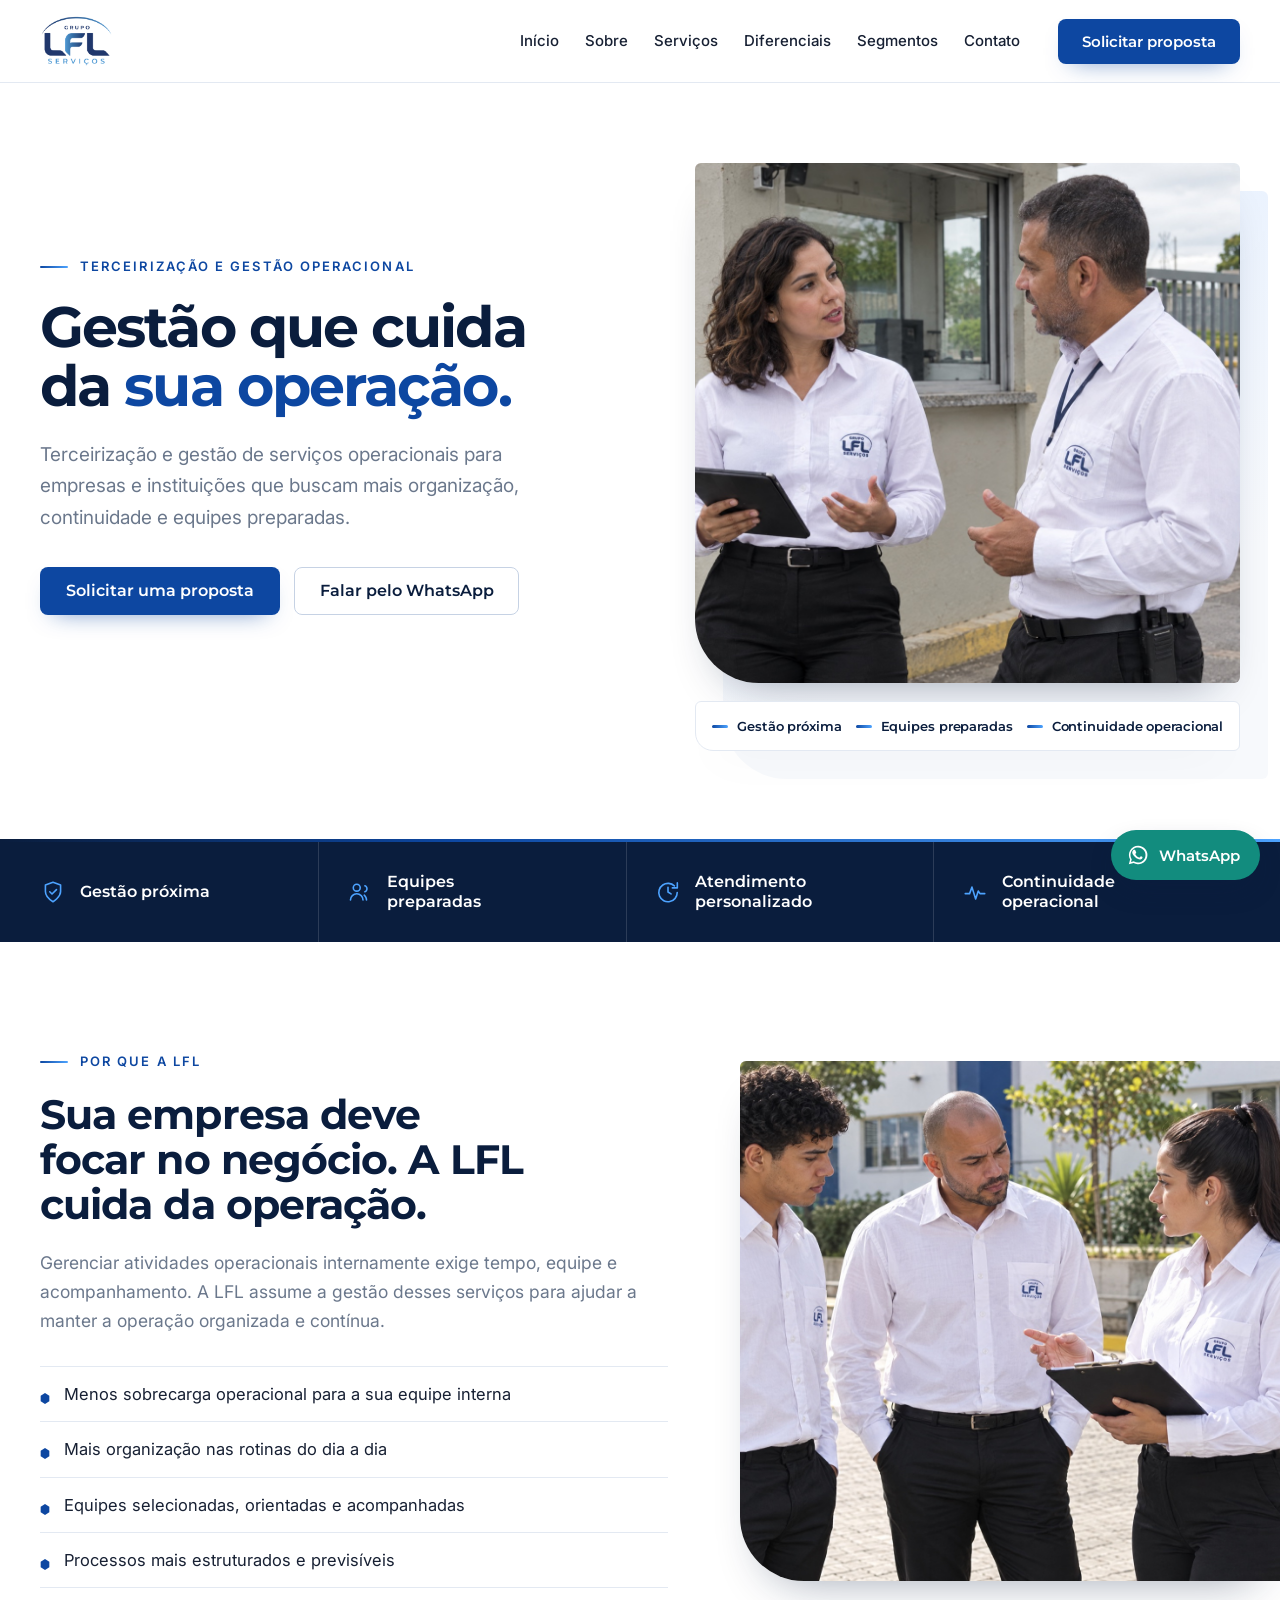
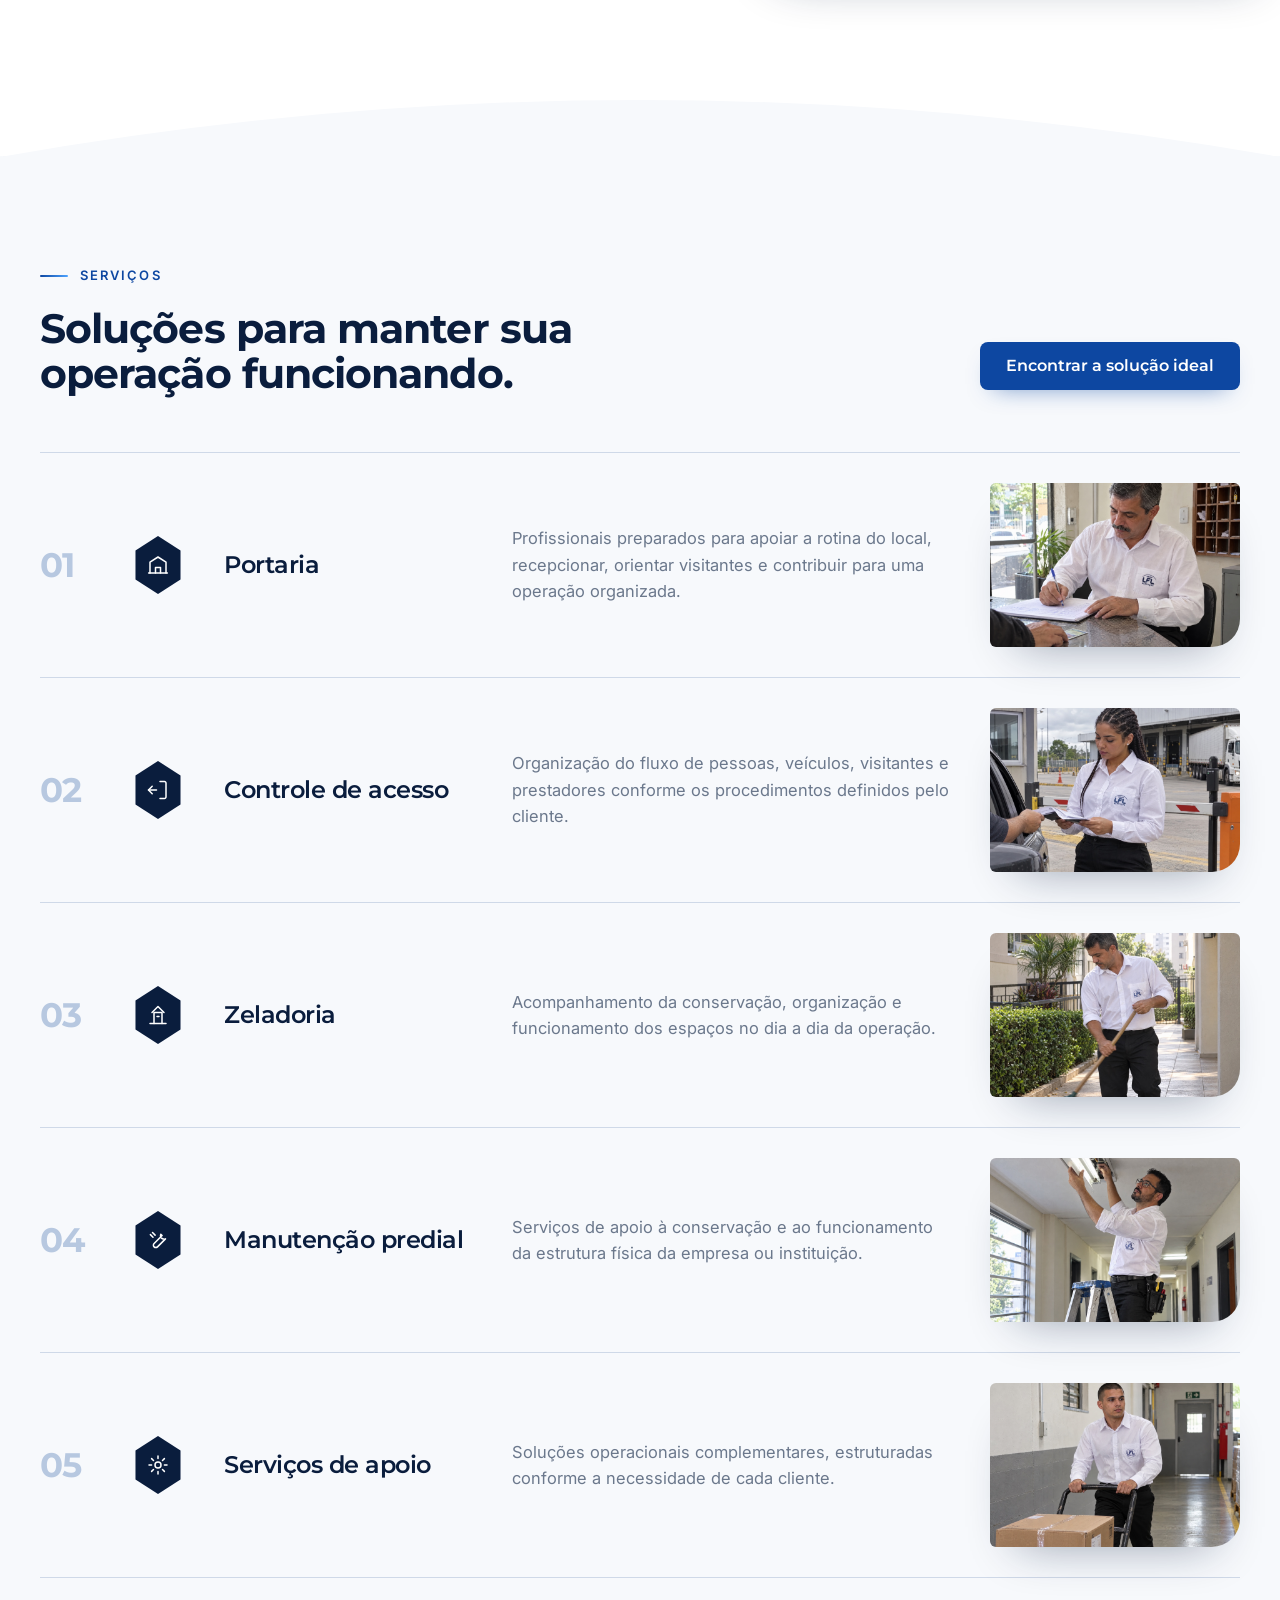
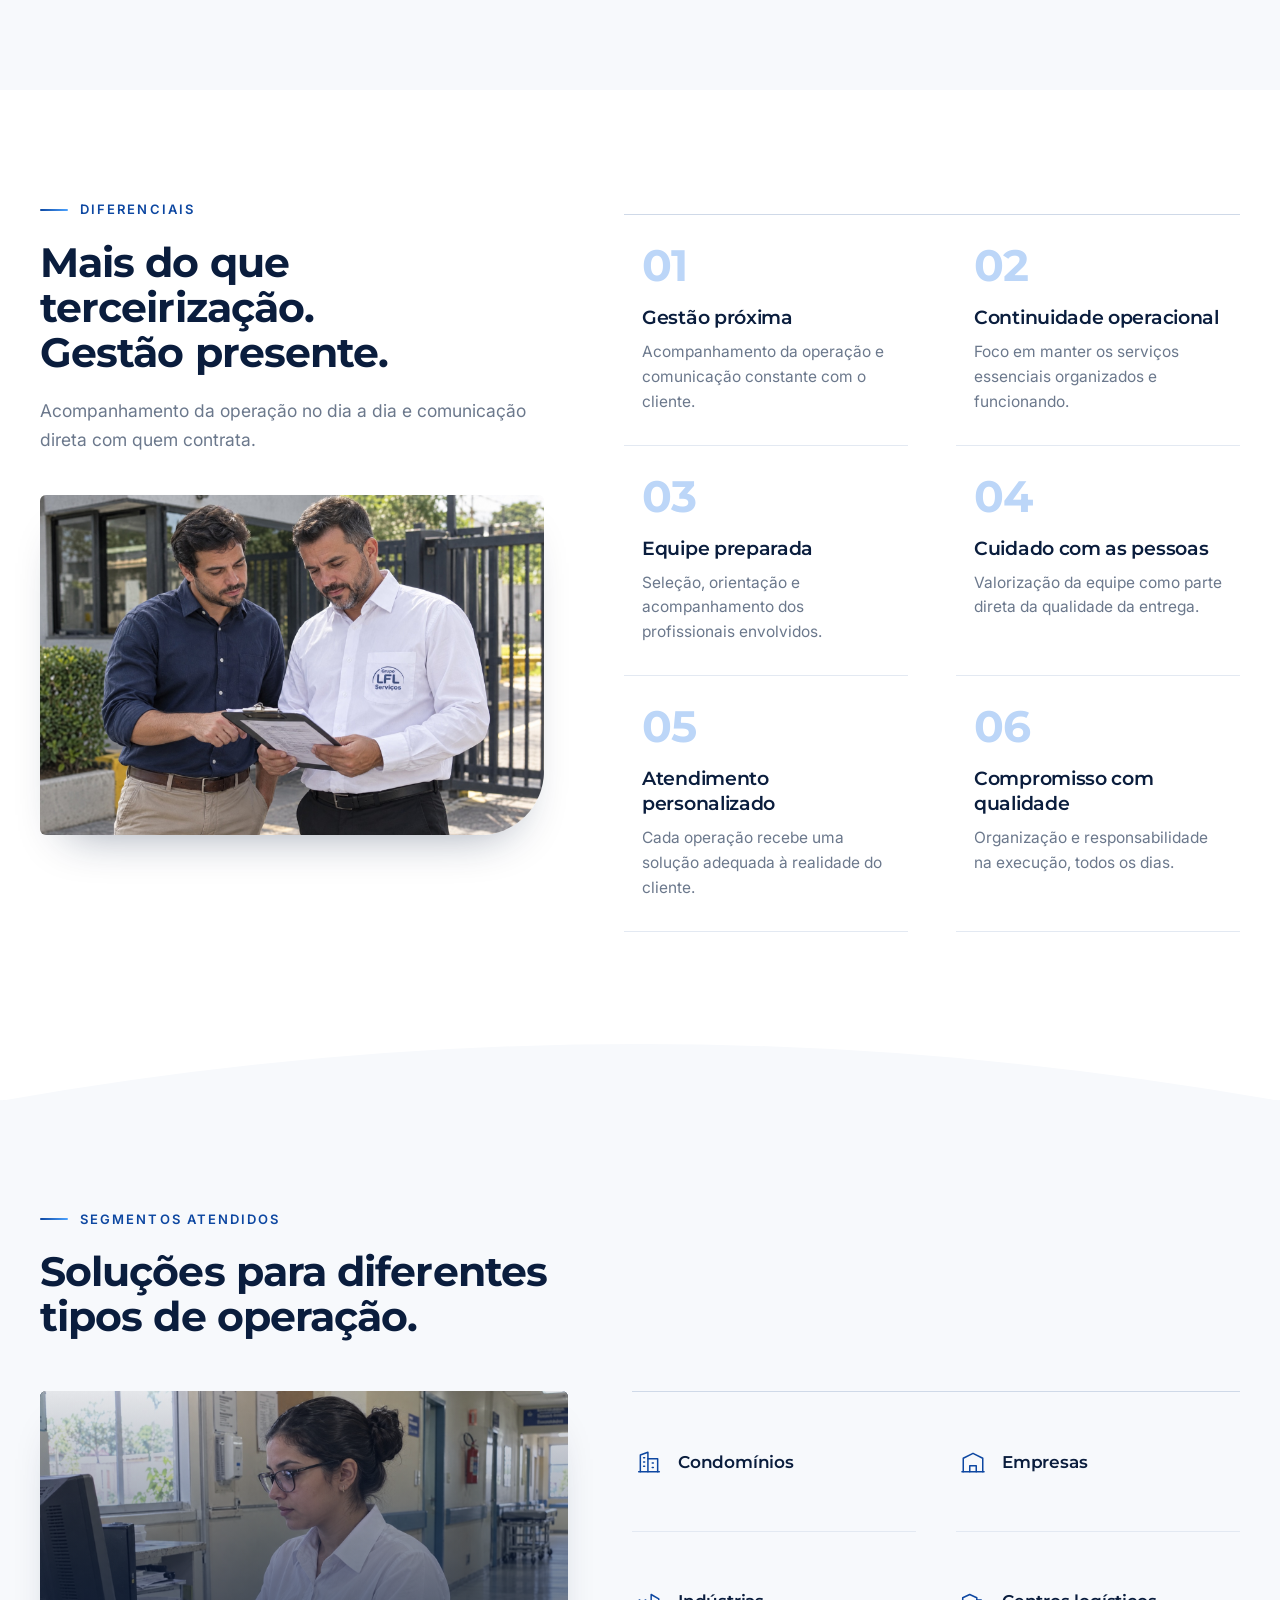
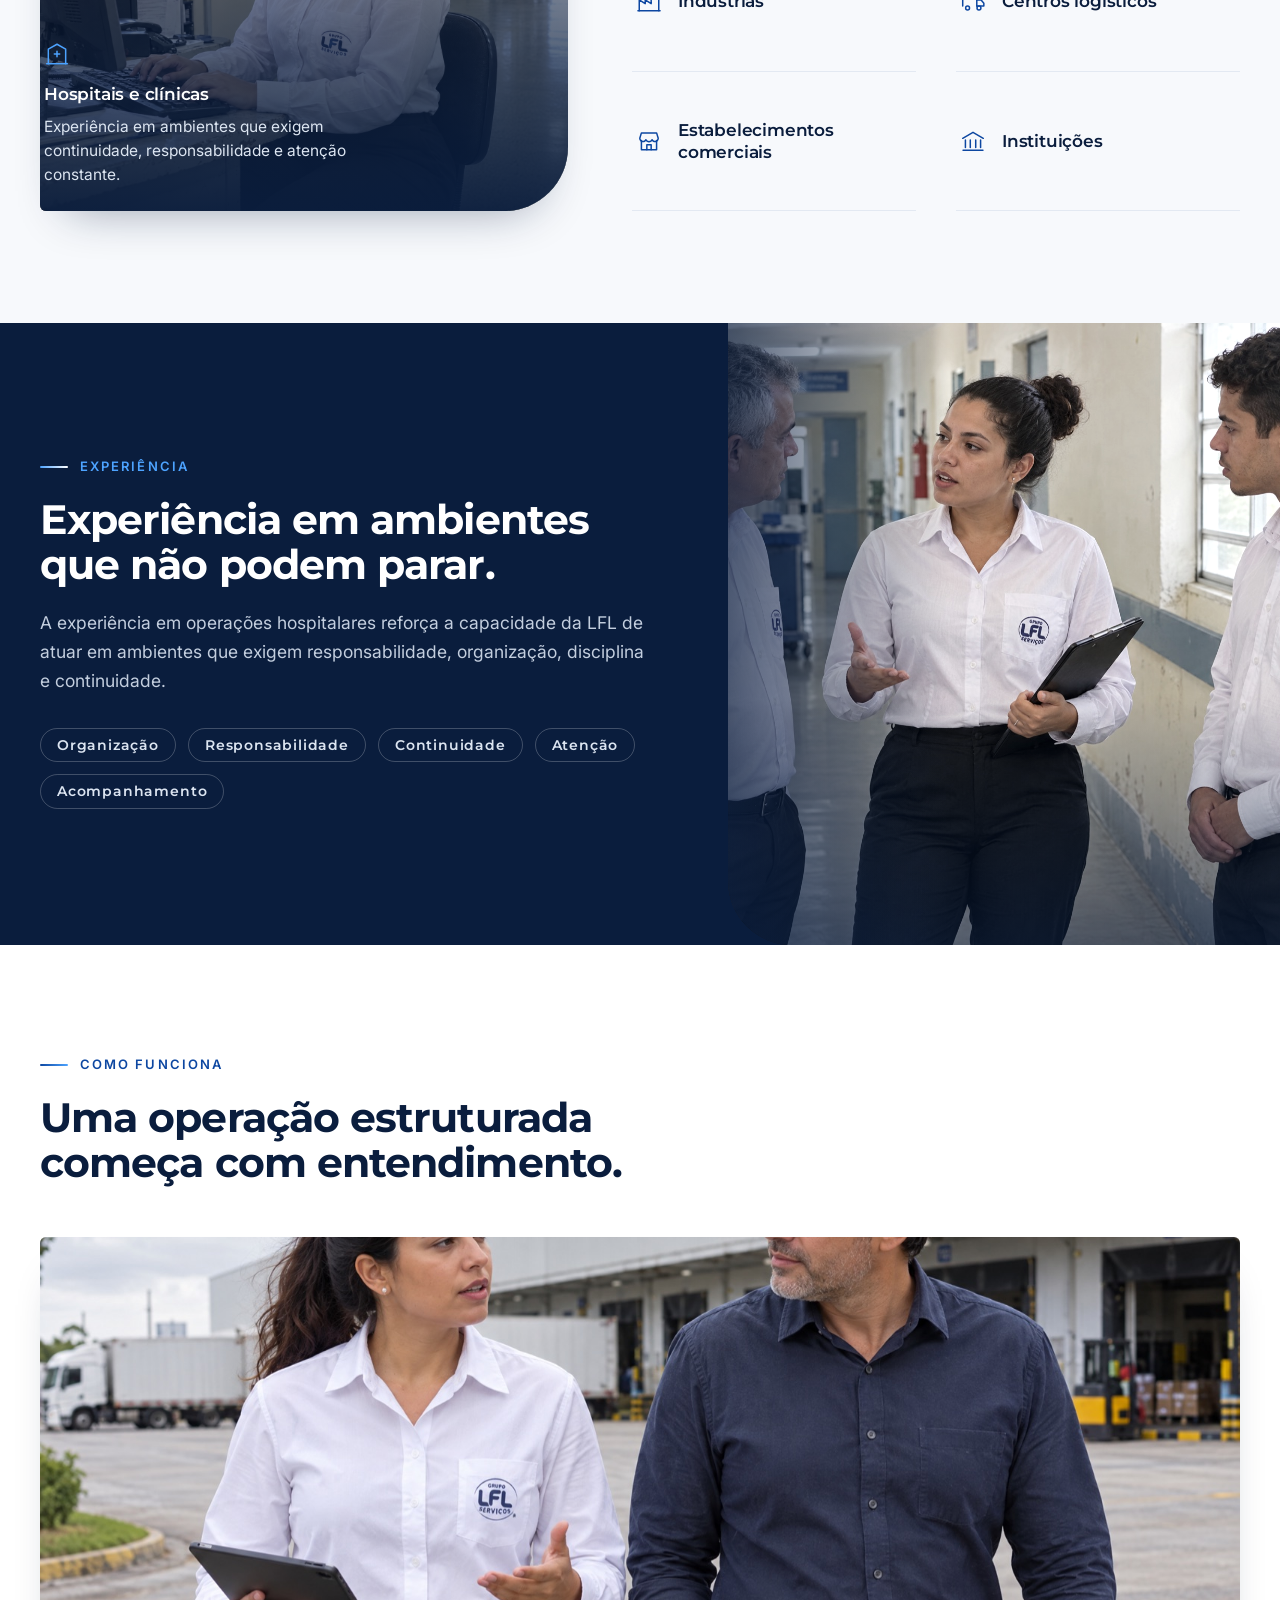
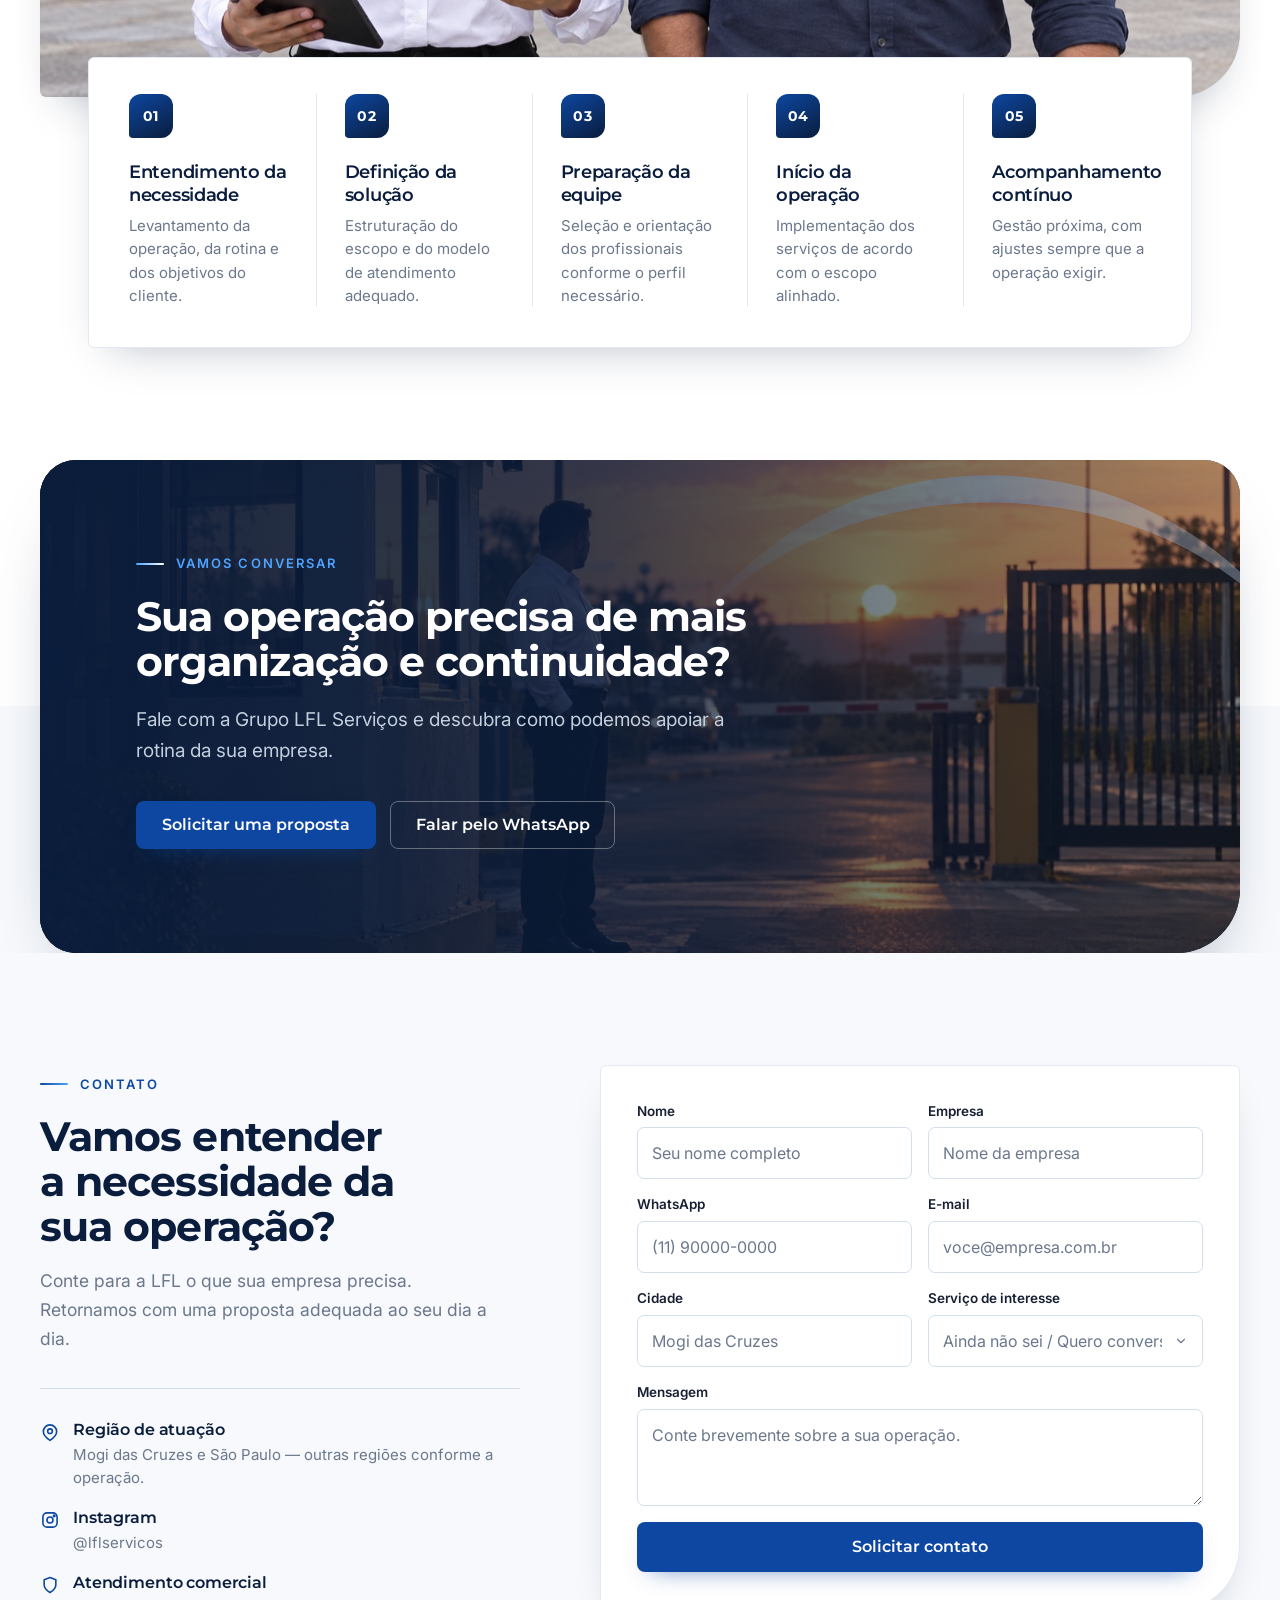
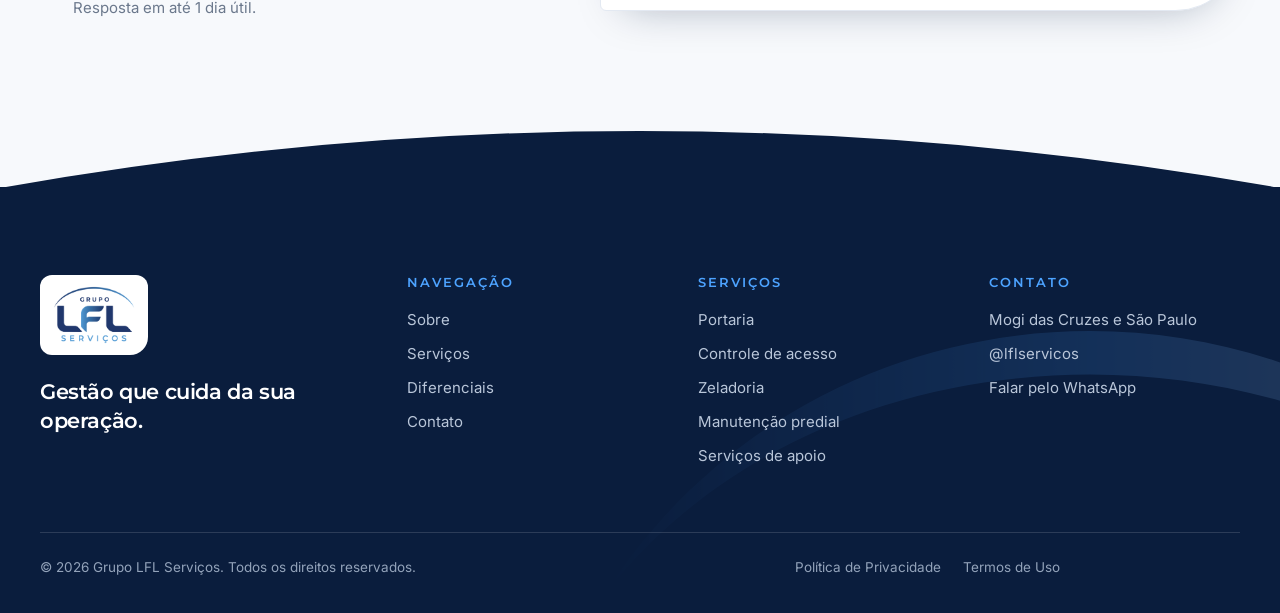
==== commit f5b4be02: "feat: regenera fotos com uniforme real e corrige recortes/artefatos visuais - Substitui todas as fot" ====
--- a/index.html
+++ b/index.html
@@ -10,6 +10,7 @@
   <link rel="preconnect" href="https://fonts.gstatic.com" crossorigin>
   <link href="https://fonts.googleapis.com/css2?family=Inter:wght@400;500;600&family=Montserrat:wght@500;600;700&display=swap" rel="stylesheet">
   <link rel="stylesheet" href="css/styles.css">
+  <link rel="stylesheet" href="css/motion.css">
 </head>
 <body>
 
@@ -58,13 +59,16 @@
             <a class="btn btn-primary" href="#contato">Solicitar uma proposta</a>
             <a class="btn btn-outline" href="#" data-whatsapp target="_blank" rel="noopener">Falar pelo WhatsApp</a>
           </div>
-          <ul class="hero-seals">
+        </div>
+        <figure class="hero-media">
+          <span class="hero-plate" aria-hidden="true"></span>
+          <img class="hero-photo" src="assets/img/foto-gestao-portaria.jpg" alt="Supervisora com tablet conversando com o porteiro na guarita de entrada de uma empresa" fetchpriority="high">
+          <ul class="hero-seals" aria-label="Compromissos">
             <li class="seal">Gestão próxima</li>
             <li class="seal">Equipes preparadas</li>
             <li class="seal">Continuidade operacional</li>
           </ul>
-        </div>
-        <img class="hero-photo" src="assets/img/foto-gestao-portaria.jpg" alt="Supervisora com tablet conversando com o porteiro na guarita de entrada de uma empresa" fetchpriority="high">
+        </figure>
       </div>
     </section>
 
@@ -79,11 +83,11 @@
     </section>
 
     <!-- Por que a LFL -->
-    <section class="section bg-white" id="sobre">
-      <div class="split">
+    <section class="section bg-white about" id="sobre">
+      <div class="split split--about">
         <div class="split-text">
           <p class="eyebrow"><span>Por que a LFL</span></p>
-          <h2 class="h2">Sua empresa deve focar no negócio. A LFL cuida da operação.</h2>
+          <h2 class="h2">Sua empresa deve focar no negócio. A&nbsp;LFL cuida da operação.</h2>
           <p class="lead">Gerenciar atividades operacionais internamente exige tempo, equipe e acompanhamento. A LFL assume a gestão desses serviços para ajudar a manter a operação organizada e contínua.</p>
           <ul class="points">
             <li>Menos sobrecarga operacional para a sua equipe interna</li>
@@ -92,16 +96,24 @@
             <li>Processos mais estruturados e previsíveis</li>
           </ul>
         </div>
-        <img class="split-photo split-photo--about" src="assets/img/foto-supervisao-equipe.jpg" alt="Supervisora com prancheta orientando dois profissionais no pátio de uma empresa" loading="lazy">
+        <figure class="split-media split-media--about">
+          <img class="split-photo split-photo--about" src="assets/img/foto-supervisao-equipe.jpg" alt="Supervisora com prancheta orientando dois profissionais no pátio de uma empresa" loading="lazy">
+        </figure>
       </div>
     </section>
 
     <!-- Serviços -->
-    <section class="section bg-soft" id="servicos">
-      <p class="eyebrow"><span>Serviços</span></p>
-      <h2 class="h2">Soluções para manter sua operação funcionando.</h2>
+    <section class="section section--arc bg-soft services" id="servicos">
+      <div class="section-head">
+        <div class="section-head-text">
+          <p class="eyebrow"><span>Serviços</span></p>
+          <h2 class="h2">Soluções para manter sua operação funcionando.</h2>
+        </div>
+        <a class="btn btn-primary ledger-cta" href="#contato">Encontrar a solução ideal</a>
+      </div>
       <ul class="ledger">
         <li>
+          <span class="ledger-num" aria-hidden="true">01</span>
           <div class="ledger-icon"><img src="assets/icons/hex-portaria.svg" alt="" width="52" height="58"></div>
           <div class="ledger-body">
             <h3>Portaria</h3>
@@ -111,6 +123,7 @@
           <img class="ledger-photo" src="assets/img/servico-portaria.jpg" alt="Porteiro registrando a entrada de um visitante no livro da recepção" loading="lazy">
         </li>
         <li>
+          <span class="ledger-num" aria-hidden="true">02</span>
           <div class="ledger-icon"><img src="assets/icons/hex-controle-acesso.svg" alt="" width="52" height="58"></div>
           <div class="ledger-body">
             <h3>Controle de acesso</h3>
@@ -120,6 +133,7 @@
           <img class="ledger-photo" src="assets/img/servico-controle-acesso.jpg" alt="Controladora de acesso conferindo documentos de um motorista de caminhão na cancela" loading="lazy">
         </li>
         <li>
+          <span class="ledger-num" aria-hidden="true">03</span>
           <div class="ledger-icon"><img src="assets/icons/hex-zeladoria.svg" alt="" width="52" height="58"></div>
           <div class="ledger-body">
             <h3>Zeladoria</h3>
@@ -129,6 +143,7 @@
           <img class="ledger-photo" src="assets/img/servico-zeladoria.jpg" alt="Zelador varrendo a área comum de um condomínio pela manhã" loading="lazy">
         </li>
         <li>
+          <span class="ledger-num" aria-hidden="true">04</span>
           <div class="ledger-icon"><img src="assets/icons/hex-manutencao.svg" alt="" width="52" height="58"></div>
           <div class="ledger-body">
             <h3>Manutenção predial</h3>
@@ -138,6 +153,7 @@
           <img class="ledger-photo" src="assets/img/servico-manutencao-predial.jpg" alt="Técnico de manutenção em uma escada trocando uma luminária em um corredor" loading="lazy">
         </li>
         <li>
+          <span class="ledger-num" aria-hidden="true">05</span>
           <div class="ledger-icon"><img src="assets/icons/hex-apoio.svg" alt="" width="52" height="58"></div>
           <div class="ledger-body">
             <h3>Serviços de apoio</h3>
@@ -147,54 +163,61 @@
           <img class="ledger-photo" src="assets/img/servico-apoio.jpg" alt="Auxiliar de apoio transportando materiais em um carrinho por um corredor de serviço" loading="lazy">
         </li>
       </ul>
-      <a class="btn btn-primary ledger-cta" href="#contato">Encontrar a solução ideal</a>
     </section>
 
     <!-- Diferenciais -->
-    <section class="section bg-white" id="diferenciais">
-      <div class="split split--intro">
-        <div class="split-text">
+    <section class="section bg-white diff" id="diferenciais">
+      <div class="diff-layout">
+        <div class="diff-intro">
           <p class="eyebrow"><span>Diferenciais</span></p>
           <h2 class="h2">Mais do que terceirização. Gestão presente.</h2>
-          <p class="lead">Quem gerencia a operação está na operação: visitas de rotina, checklist em mãos e conversa direta com quem contrata.</p>
-        </div>
-        <img class="split-photo split-photo--diff" src="assets/img/foto-gestao-cliente.jpg" alt="Gestor revisando um checklist com a contratante em frente à portaria" loading="lazy">
-      </div>
-      <ol class="diff-grid">
-        <li><span class="diff-num">01</span><h3>Gestão próxima</h3><p>Acompanhamento da operação e comunicação constante com o cliente.</p></li>
-        <li><span class="diff-num">02</span><h3>Continuidade operacional</h3><p>Foco em manter os serviços essenciais organizados e funcionando.</p></li>
-        <li><span class="diff-num">03</span><h3>Equipe preparada</h3><p>Seleção, orientação e acompanhamento dos profissionais envolvidos.</p></li>
-        <li><span class="diff-num">04</span><h3>Cuidado com as pessoas</h3><p>Valorização da equipe como parte direta da qualidade da entrega.</p></li>
-        <li><span class="diff-num">05</span><h3>Atendimento personalizado</h3><p>Cada operação recebe uma solução adequada à realidade do cliente.</p></li>
-        <li><span class="diff-num">06</span><h3>Compromisso com qualidade</h3><p>Organização e responsabilidade na execução, todos os dias.</p></li>
-      </ol>
+          <p class="lead">Acompanhamento da operação no dia a dia e comunicação direta com quem contrata.</p>
+          <figure class="split-media split-media--diff">
+            <img class="split-photo split-photo--diff" src="assets/img/foto-gestao-cliente.jpg" alt="Gestor revisando um checklist com a contratante em frente à portaria" loading="lazy">
+          </figure>
+        </div>
+        <ol class="diff-grid">
+          <li><span class="diff-num" aria-hidden="true">01</span><h3>Gestão próxima</h3><p>Acompanhamento da operação e comunicação constante com o cliente.</p></li>
+          <li><span class="diff-num" aria-hidden="true">02</span><h3>Continuidade operacional</h3><p>Foco em manter os serviços essenciais organizados e funcionando.</p></li>
+          <li><span class="diff-num" aria-hidden="true">03</span><h3>Equipe preparada</h3><p>Seleção, orientação e acompanhamento dos profissionais envolvidos.</p></li>
+          <li><span class="diff-num" aria-hidden="true">04</span><h3>Cuidado com as pessoas</h3><p>Valorização da equipe como parte direta da qualidade da entrega.</p></li>
+          <li><span class="diff-num" aria-hidden="true">05</span><h3>Atendimento personalizado</h3><p>Cada operação recebe uma solução adequada à realidade do cliente.</p></li>
+          <li><span class="diff-num" aria-hidden="true">06</span><h3>Compromisso com qualidade</h3><p>Organização e responsabilidade na execução, todos os dias.</p></li>
+        </ol>
+      </div>
     </section>
 
     <!-- Segmentos -->
-    <section class="section bg-soft" id="segmentos">
-      <p class="eyebrow"><span>Segmentos atendidos</span></p>
-      <h2 class="h2">Soluções para diferentes tipos de operação.</h2>
-      <ul class="seg-grid">
-        <li class="seg seg-featured">
+    <section class="section section--arc bg-soft segments" id="segmentos">
+      <div class="section-head">
+        <div class="section-head-text">
+          <p class="eyebrow"><span>Segmentos atendidos</span></p>
+          <h2 class="h2">Soluções para diferentes tipos de operação.</h2>
+        </div>
+      </div>
+      <div class="seg-layout">
+        <div class="seg seg-featured">
           <img class="seg-featured-photo" src="assets/img/foto-recepcao-hospital.jpg" alt="" loading="lazy">
           <img src="assets/icons/seg-hospitais.svg" alt="" width="26" height="26">
           <div class="seg-body">
             <h3>Hospitais e clínicas</h3>
             <p>Experiência em ambientes que exigem continuidade, responsabilidade e atenção constante.</p>
           </div>
-        </li>
-        <li class="seg"><img src="assets/icons/seg-condominios.svg" alt="" width="26" height="26"><div class="seg-body"><h3>Condomínios</h3></div></li>
-        <li class="seg"><img src="assets/icons/seg-empresas.svg" alt="" width="26" height="26"><div class="seg-body"><h3>Empresas</h3></div></li>
-        <li class="seg"><img src="assets/icons/seg-industrias.svg" alt="" width="26" height="26"><div class="seg-body"><h3>Indústrias</h3></div></li>
-        <li class="seg"><img src="assets/icons/seg-logistica.svg" alt="" width="26" height="26"><div class="seg-body"><h3>Centros logísticos</h3></div></li>
-        <li class="seg"><img src="assets/icons/seg-comercio.svg" alt="" width="26" height="26"><div class="seg-body"><h3>Estabelecimentos comerciais</h3></div></li>
-        <li class="seg"><img src="assets/icons/seg-instituicoes.svg" alt="" width="26" height="26"><div class="seg-body"><h3>Instituições</h3></div></li>
-      </ul>
+        </div>
+        <ul class="seg-grid">
+          <li class="seg"><img src="assets/icons/seg-condominios.svg" alt="" width="26" height="26"><div class="seg-body"><h3>Condomínios</h3></div></li>
+          <li class="seg"><img src="assets/icons/seg-empresas.svg" alt="" width="26" height="26"><div class="seg-body"><h3>Empresas</h3></div></li>
+          <li class="seg"><img src="assets/icons/seg-industrias.svg" alt="" width="26" height="26"><div class="seg-body"><h3>Indústrias</h3></div></li>
+          <li class="seg"><img src="assets/icons/seg-logistica.svg" alt="" width="26" height="26"><div class="seg-body"><h3>Centros logísticos</h3></div></li>
+          <li class="seg"><img src="assets/icons/seg-comercio.svg" alt="" width="26" height="26"><div class="seg-body"><h3>Estabelecimentos comerciais</h3></div></li>
+          <li class="seg"><img src="assets/icons/seg-instituicoes.svg" alt="" width="26" height="26"><div class="seg-body"><h3>Instituições</h3></div></li>
+        </ul>
+      </div>
     </section>
 
     <!-- Experiência -->
-    <section class="section bg-navy on-dark">
-      <div class="split">
+    <section class="section bg-navy on-dark exp">
+      <div class="split split--exp">
         <div class="split-text">
           <p class="eyebrow"><span>Experiência</span></p>
           <h2 class="h2">Experiência em ambientes que não podem parar.</h2>
@@ -207,15 +230,23 @@
             <li>Acompanhamento</li>
           </ul>
         </div>
-        <img class="split-photo split-photo--exp" src="assets/img/foto-apoio-hospitalar.jpg" alt="Supervisora orientando dois profissionais uniformizados em um corredor hospitalar" loading="lazy">
+        <figure class="split-media split-media--exp">
+          <img class="split-photo split-photo--exp" src="assets/img/foto-apoio-hospitalar.jpg" alt="Supervisora orientando dois profissionais uniformizados em um corredor hospitalar" loading="lazy">
+        </figure>
       </div>
     </section>
 
     <!-- Como funciona -->
-    <section class="section bg-white">
-      <p class="eyebrow"><span>Como funciona</span></p>
-      <h2 class="h2">Uma operação estruturada começa com entendimento.</h2>
-      <img class="steps-photo" src="assets/img/foto-visita-tecnica.jpg" alt="Visita técnica: gestora com tablet e cliente percorrendo o pátio de um centro logístico" loading="lazy">
+    <section class="section bg-white how">
+      <div class="section-head">
+        <div class="section-head-text">
+          <p class="eyebrow"><span>Como funciona</span></p>
+          <h2 class="h2">Uma operação estruturada começa com entendimento.</h2>
+        </div>
+      </div>
+      <figure class="how-media">
+        <img class="steps-photo" src="assets/img/foto-visita-tecnica.jpg" alt="Visita técnica: gestora com tablet e cliente percorrendo o pátio de um centro logístico" loading="lazy">
+      </figure>
       <ol class="steps">
         <li class="step"><span class="step-badge">01</span><div class="step-body"><h3>Entendimento da necessidade</h3><p>Levantamento da operação, da rotina e dos objetivos do cliente.</p></div></li>
         <li class="step"><span class="step-badge">02</span><div class="step-body"><h3>Definição da solução</h3><p>Estruturação do escopo e do modelo de atendimento adequado.</p></div></li>
@@ -226,20 +257,24 @@
     </section>
 
     <!-- CTA -->
-    <section class="section bg-navy on-dark cta">
-      <img class="cta-bg" src="assets/img/foto-guarita-entardecer.jpg" alt="" aria-hidden="true" loading="lazy">
-      <img class="cta-hex" src="assets/icons/hex-decorativo.svg" alt="" aria-hidden="true">
-      <p class="eyebrow"><span>Vamos conversar</span></p>
-      <h2 class="h2 cta-title">Sua operação precisa de mais organização e continuidade?</h2>
-      <p class="lead cta-lead">Fale com a Grupo LFL Serviços e descubra como podemos apoiar a rotina da sua empresa.</p>
-      <div class="ctas">
-        <a class="btn btn-primary" href="#contato">Solicitar uma proposta</a>
-        <a class="btn btn-outline" href="#" data-whatsapp target="_blank" rel="noopener">Falar pelo WhatsApp</a>
+    <section class="cta-wrap" aria-labelledby="cta-title">
+      <div class="cta on-dark">
+        <img class="cta-bg" src="assets/img/foto-guarita-entardecer.jpg" alt="" aria-hidden="true" loading="lazy">
+        <span class="cta-arc" aria-hidden="true"></span>
+        <div class="cta-content">
+          <p class="eyebrow"><span>Vamos conversar</span></p>
+          <h2 class="h2 cta-title" id="cta-title">Sua operação precisa de mais organização e continuidade?</h2>
+          <p class="lead cta-lead">Fale com a Grupo LFL Serviços e descubra como podemos apoiar a rotina da sua empresa.</p>
+          <div class="ctas">
+            <a class="btn btn-primary" href="#contato">Solicitar uma proposta</a>
+            <a class="btn btn-outline" href="#" data-whatsapp target="_blank" rel="noopener">Falar pelo WhatsApp</a>
+          </div>
+        </div>
       </div>
     </section>
 
     <!-- Contato -->
-    <section class="section bg-soft" id="contato">
+    <section class="section bg-soft contact-section" id="contato">
       <div class="contact">
         <div class="contact-text">
           <p class="eyebrow"><span>Contato</span></p>
@@ -313,6 +348,7 @@
 
   <!-- Footer -->
   <footer class="footer">
+    <span class="footer-arc" aria-hidden="true"></span>
     <div class="footer-cols">
       <div class="footer-brand">
         <a class="lockup-dark" href="#inicio" aria-label="Grupo LFL Serviços — início">
@@ -367,5 +403,6 @@
   </a>
 
   <script src="js/main.js"></script>
+  <script src="js/motion.js"></script>
 </body>
 </html>
--- a/css/styles.css
+++ b/css/styles.css
@@ -1,17 +1,26 @@
 /* ==========================================================================
    Grupo LFL Serviços — Landing page
-   Tokens e medidas extraídos do Figma (Desktop 1440 / Mobile 390).
-   Mobile-first; breakpoint desktop em 960px.
+   Tokens do Figma (Desktop 1440 / Mobile 390). Mobile-first; desktop em 960px.
+
+   Linguagem visual:
+   - "Arco": o arco do logotipo vira o motivo de transição entre seções
+     (topo em arco suave, crescentes decorativos) e o acento das listas.
+   - "Pé do L": fotos e painéis têm um único canto inferior com raio grande
+     (como o pé arredondado do L da marca) e os demais cantos discretos.
+   - Listas editoriais com numerais em vez de grades de cards iguais.
    ========================================================================== */
 
 :root {
   /* Cores */
   --navy: #0a1d3d;
+  --navy-2: #102a52;
   --blue: #0d47a1;
   --sky: #4da3ff;
+  --sky-soft: #e4efff;
   --text: #172033;
   --muted: #6b788c;
   --line: #e3e9f2;
+  --line-strong: #cfd9e8;
   --line-input: #d5deeb;
   --line-btn: #c6d2e4;
   --bg-soft: #f7f9fc;
@@ -26,16 +35,37 @@
   --font-display: "Montserrat", "Segoe UI", Arial, sans-serif;
   --font-body: "Inter", "Segoe UI", Arial, sans-serif;
 
+  /* Formas */
+  --r-sm: 6px;
+  --r-l: 40px;      /* canto "pé do L" */
+  --r-panel: 28px;
+  --arc-h: 30px;    /* altura do arco de transição entre seções */
+
+  /* Sombras */
+  --shadow-photo: 0 24px 48px -28px rgba(10, 29, 61, 0.45);
+  --shadow-card: 0 18px 44px -24px rgba(10, 29, 61, 0.35);
+
+  /* Arcos decorativos (crescente afinado, como no logo) */
+  --arc-brand: url("data:image/svg+xml,%3Csvg xmlns='http://www.w3.org/2000/svg' viewBox='0 0 1000 320' preserveAspectRatio='none'%3E%3Cdefs%3E%3ClinearGradient id='g' x1='0' y1='0' x2='1' y2='0'%3E%3Cstop offset='0' stop-color='%230a1d3d'/%3E%3Cstop offset='0.55' stop-color='%230d47a1'/%3E%3Cstop offset='1' stop-color='%234da3ff'/%3E%3C/linearGradient%3E%3C/defs%3E%3Cpath fill='url(%23g)' d='M0 320C230 -40 770 -40 1000 320C770 18 230 18 0 320Z'/%3E%3C/svg%3E");
+  --arc-light: url("data:image/svg+xml,%3Csvg xmlns='http://www.w3.org/2000/svg' viewBox='0 0 1000 320' preserveAspectRatio='none'%3E%3Cdefs%3E%3ClinearGradient id='g' x1='0' y1='0' x2='1' y2='0'%3E%3Cstop offset='0' stop-color='%234da3ff' stop-opacity='0'/%3E%3Cstop offset='0.5' stop-color='%234da3ff'/%3E%3Cstop offset='1' stop-color='%23ffffff'/%3E%3C/linearGradient%3E%3C/defs%3E%3Cpath fill='url(%23g)' d='M0 320C230 -40 770 -40 1000 320C770 18 230 18 0 320Z'/%3E%3C/svg%3E");
+
+  /* Arco de transição entre seções (topo em curva suave) */
+  --dome-soft: url("data:image/svg+xml,%3Csvg xmlns='http://www.w3.org/2000/svg' viewBox='0 0 1000 60' preserveAspectRatio='none'%3E%3Cpath fill='%23f7f9fc' d='M0 60Q500 -60 1000 60Z'/%3E%3C/svg%3E");
+  --dome-navy: url("data:image/svg+xml,%3Csvg xmlns='http://www.w3.org/2000/svg' viewBox='0 0 1000 60' preserveAspectRatio='none'%3E%3Cpath fill='%230a1d3d' d='M0 60Q500 -60 1000 60Z'/%3E%3C/svg%3E");
+
   /* Layout */
   --gutter: 20px;
-  --section-y: 56px;
+  --section-y: 64px;
 }
 
 @media (min-width: 960px) {
   :root {
     /* 120px em 1440; encolhe até 40px em telas menores */
     --gutter: max(40px, calc((100vw - 1200px) / 2));
-    --section-y: 104px;
+    --section-y: 112px;
+    --r-l: 64px;
+    --r-panel: 36px;
+    --arc-h: 56px;
   }
 }
 
@@ -52,6 +82,7 @@
 html {
   scroll-behavior: smooth;
   -webkit-text-size-adjust: 100%;
+  overflow-x: clip;
 }
 
 body {
@@ -60,6 +91,7 @@
   color: var(--text);
   font-family: var(--font-body);
   -webkit-font-smoothing: antialiased;
+  overflow-x: clip;
 }
 
 img {
@@ -71,7 +103,7 @@
   color: inherit;
 }
 
-h1, h2, h3, h4, p, ul, ol {
+h1, h2, h3, h4, p, ul, ol, figure {
   margin: 0;
 }
 
@@ -101,12 +133,33 @@
    -------------------------------------------------------------------------- */
 
 .section {
+  position: relative;
   padding: var(--section-y) var(--gutter);
 }
 
 .bg-white { background: #fff; }
 .bg-soft  { background: var(--bg-soft); }
 .bg-navy  { background: var(--navy); }
+
+/* Topo em arco: a seção "sobe" no centro, como o arco do logo.
+   O arco é pintado dentro da própria seção (sobre o branco da anterior). */
+.section--arc.bg-soft {
+  padding-top: calc(var(--section-y) + var(--arc-h));
+  background:
+    var(--dome-soft) top center / 100% calc(var(--arc-h) + 1px) no-repeat,
+    linear-gradient(180deg, #fff 0, #fff var(--arc-h), var(--bg-soft) var(--arc-h));
+}
+
+/* Cabeçalho de seção: texto à esquerda, ação opcional à direita */
+.section-head {
+  display: flex;
+  flex-direction: column;
+  gap: 22px;
+}
+
+.section-head-text {
+  min-width: 0;
+}
 
 /* Eyebrow: trilho + rótulo */
 .eyebrow {
@@ -121,7 +174,8 @@
   flex: 0 0 22px;
   width: 22px;
   height: 2px;
-  background: var(--blue);
+  border-radius: 2px;
+  background: linear-gradient(90deg, var(--blue), var(--sky));
 }
 
 .eyebrow span {
@@ -132,14 +186,15 @@
   white-space: nowrap;
 }
 
-.on-dark .eyebrow::before { background: var(--sky); }
+.on-dark .eyebrow::before { background: linear-gradient(90deg, var(--sky), #fff); }
 .on-dark .eyebrow span   { color: var(--sky); }
 
 /* Título de seção */
 .h2 {
-  font: 700 32px/1.15 var(--font-display);
-  letter-spacing: -0.48px;
+  font: 700 32px/1.12 var(--font-display);
+  letter-spacing: -0.64px;
   color: var(--navy);
+  text-wrap: balance;
 }
 
 .on-dark .h2 { color: #fff; }
@@ -164,15 +219,19 @@
   font: 600 16px/1 var(--font-display);
   text-decoration: none;
   white-space: nowrap;
-  transition: background-color 0.15s ease, border-color 0.15s ease;
+  transition: background-color 0.15s ease, border-color 0.15s ease, box-shadow 0.15s ease;
 }
 
 .btn-primary {
   background: var(--blue);
   color: #fff;
-}
-
-.btn-primary:hover { background: #0b3d8a; }
+  box-shadow: 0 10px 24px -14px rgba(13, 71, 161, 0.7);
+}
+
+.btn-primary:hover {
+  background: #0b3d8a;
+  box-shadow: 0 14px 28px -14px rgba(13, 71, 161, 0.8);
+}
 
 .btn-outline {
   padding: 14.5px 24.5px;
@@ -219,21 +278,37 @@
   padding-bottom: 15.5px;
 }
 
+/* Figuras: base para o tratamento de fotos */
+.split-media,
+.hero-media,
+.how-media {
+  position: relative;
+}
+
 @media (min-width: 960px) {
-  .eyebrow { gap: 12px; padding-bottom: 20px; }
-  .eyebrow::before { flex-basis: 26px; width: 26px; }
+  .section-head {
+    flex-direction: row;
+    align-items: flex-end;
+    justify-content: space-between;
+    gap: 40px;
+  }
+
+  .section-head-text { flex: 1 1 auto; }
+
+  .eyebrow { gap: 12px; padding-bottom: 22px; }
+  .eyebrow::before { flex-basis: 28px; width: 28px; }
   .eyebrow span { font-size: 13px; letter-spacing: 2.08px; }
 
   .h2 {
-    max-width: 760px;
-    font-size: clamp(34px, 2.92vw, 42px);
-    line-height: 1.14;
-    letter-spacing: -0.63px;
-  }
-
-  .lead { margin-top: 20px; font-size: 17px; }
-
-  .ctas { flex-direction: row; gap: 14px; margin-top: 32px; }
+    max-width: 720px;
+    font-size: clamp(36px, 3.2vw, 46px);
+    line-height: 1.1;
+    letter-spacing: -0.92px;
+  }
+
+  .lead { margin-top: 22px; font-size: 17.5px; }
+
+  .ctas { flex-direction: row; gap: 14px; margin-top: 34px; }
   .ctas .btn { width: auto; padding-top: 16px; padding-bottom: 16px; }
   .ctas .btn-outline { padding-top: 14.5px; padding-bottom: 14.5px; }
 }
@@ -293,6 +368,7 @@
   display: flex;
   flex-direction: column;
   gap: 5px;
+  margin-left: auto;
   padding: 13px 12px;
   border: 1px solid var(--line);
   border-radius: 8px;
@@ -340,10 +416,12 @@
   .nav {
     display: flex;
     gap: 26px;
-    margin-right: 22px; /* 32px no Figma menos o gap de 10px do header */
+    margin-left: auto;
+    margin-right: 28px;
   }
 
   .nav a {
+    padding: 8px 0;
     font: 500 15px/1.5 var(--font-body);
     color: var(--text);
     text-decoration: none;
@@ -368,8 +446,10 @@
    -------------------------------------------------------------------------- */
 
 .hero {
-  padding: 36px var(--gutter) 0;
+  position: relative;
+  padding: 40px var(--gutter) 0;
   background: #fff;
+  overflow: hidden;
 }
 
 .hero-inner {
@@ -378,9 +458,10 @@
 }
 
 .hero h1 {
-  font: 700 40px/1.1 var(--font-display);
-  letter-spacing: -0.6px;
+  font: 700 40px/1.06 var(--font-display);
+  letter-spacing: -1.1px;
   color: var(--navy);
+  text-wrap: balance;
 }
 
 .hero h1 em {
@@ -412,90 +493,164 @@
   padding-bottom: 15.5px;
 }
 
+/* Composição da foto: arco atrás, placa deslocada, foto com pé do L, selos */
+.hero-media {
+  margin: 36px 0 0 0;
+  padding: 0 0 0 0;
+}
+
+.hero-plate {
+  position: absolute;
+  top: 22px;
+  right: 0;
+  bottom: 0;
+  left: 22px;
+  border-radius: var(--r-sm) 0 0 var(--r-l);
+  background: linear-gradient(160deg, var(--sky-soft), var(--bg-soft) 70%);
+  pointer-events: none;
+}
+
+.hero-photo {
+  position: relative;
+  width: 100%;
+  height: 300px;
+  border-radius: var(--r-sm) var(--r-sm) var(--r-sm) var(--r-l);
+  object-fit: cover;
+  object-position: 60% 15%;
+  box-shadow: var(--shadow-photo);
+}
+
+/* No mobile os selos repetem a barra de confiança logo abaixo: ficam só no desktop */
 .hero-seals {
-  display: flex;
-  flex-direction: column;
-  gap: 10px;
-  margin-top: 26px;
-  padding: 22px 0 28px;
-  border-top: 1px solid var(--line);
+  position: relative;
+  display: none;
+  flex-direction: column;
+  gap: 12px;
+  width: calc(100% - var(--gutter));
+  margin: -24px 0 0 0;
+  padding: 20px 22px;
+  border: 1px solid var(--line);
+  border-radius: var(--r-sm) var(--r-sm) 22px var(--r-sm);
+  background: #fff;
+  box-shadow: var(--shadow-card);
 }
 
 .seal {
   display: flex;
   align-items: center;
-  gap: 9px;
-  font: 500 14.5px/1.5 var(--font-body);
-  color: var(--muted);
+  gap: 11px;
+  font: 600 14px/1.4 var(--font-display);
+  letter-spacing: -0.1px;
+  color: var(--navy);
 }
 
 .seal::before {
   content: "";
-  flex: 0 0 9px;
-  width: 9px;
-  height: 10px;
-  background: url("../assets/icons/hex-bullet.svg") center / contain no-repeat;
-}
-
-.hero-photo {
-  width: 100%;
-  height: 260px;
-  border-radius: 4px;
-  object-fit: cover;
+  flex: 0 0 16px;
+  width: 16px;
+  height: 3px;
+  border-radius: 3px;
+  background: linear-gradient(90deg, var(--blue), var(--sky));
+}
+
+.hero::after {
+  content: "";
+  display: block;
+  height: 40px;
 }
 
 @media (min-width: 960px) {
-  .hero { padding-top: 72px; }
+  .hero { padding-top: 80px; }
+
+  .hero::after { height: 88px; }
 
   .hero-inner {
     flex-direction: row;
     align-items: center;
-    gap: 60px;
+    gap: 64px;
   }
 
   .hero-text {
     flex: 1 1 52%;
     max-width: 620px;
     min-width: 0;
-    padding-bottom: 96px;
+    padding-bottom: 40px;
   }
 
   .hero h1 {
-    max-width: 600px;
-    font-size: clamp(44px, 4.17vw, 60px);
-    line-height: 1.08;
-    letter-spacing: -0.9px;
+    max-width: 620px;
+    font-size: clamp(46px, 4.45vw, 64px);
+    line-height: 1.04;
+    letter-spacing: -1.9px;
   }
 
   .hero-sub {
-    max-width: 560px;
-    margin-top: 22px;
+    max-width: 540px;
+    margin-top: 24px;
     font-size: 19px;
   }
 
   .hero-ctas {
     flex-direction: row;
     gap: 14px;
-    margin-top: 32px;
+    margin-top: 34px;
   }
 
   .hero-ctas .btn { width: auto; padding-top: 16px; padding-bottom: 16px; }
   .hero-ctas .btn-outline { padding-top: 14.5px; padding-bottom: 14.5px; }
 
+  .hero-media {
+    flex: 1 1 48%;
+    min-width: 0;
+    margin: 0;
+    padding: 0 0 0 0;
+  }
+
+  .hero-plate {
+    top: 28px;
+    right: -28px;
+    bottom: -28px;
+    left: 28px;
+    border-radius: var(--r-sm) var(--r-sm) var(--r-sm) var(--r-l);
+  }
+
+  .hero-photo {
+    height: 560px;
+    border-radius: var(--r-sm) var(--r-sm) var(--r-sm) var(--r-l);
+  }
+
+  /* Selos abaixo da foto, apoiados na placa — nunca por cima da imagem */
+  .hero-media {
+    display: flex;
+    flex-direction: column;
+    align-items: flex-end;
+  }
+
+  .hero-photo { height: 520px; }
+
+  .hero-seals {
+    position: relative;
+    display: flex;
+    flex-direction: column;
+    gap: 10px;
+    width: 100%;
+    margin: 18px 0 0;
+    padding: 15px 16px;
+    border-radius: var(--r-sm) var(--r-sm) var(--r-sm) 18px;
+  }
+
+  .seal {
+    gap: 9px;
+    font-size: 13px;
+    white-space: nowrap;
+  }
+}
+
+/* A partir de 1200px os três selos cabem numa linha só */
+@media (min-width: 1200px) {
   .hero-seals {
     flex-direction: row;
-    flex-wrap: wrap;
-    gap: 26px;
-    margin-top: 34px;
-    padding: 26px 0 0;
-  }
-
-  .hero-photo {
-    flex: 1 1 48%;
-    min-width: 0;
-    width: auto;
-    height: 560px;
-    border-radius: 4px 4px 0 0;
+    justify-content: space-between;
   }
 }
 
@@ -504,8 +659,20 @@
    -------------------------------------------------------------------------- */
 
 .trust {
+  position: relative;
   padding: 4px var(--gutter);
   background: var(--navy);
+}
+
+/* Fio em gradiente: "linha do arco" */
+.trust::before {
+  content: "";
+  position: absolute;
+  top: 0;
+  left: 0;
+  width: 100%;
+  height: 3px;
+  background: linear-gradient(90deg, var(--navy) 0%, var(--blue) 35%, var(--sky) 100%);
 }
 
 .trust-list {
@@ -533,7 +700,7 @@
 }
 
 @media (min-width: 960px) {
-  .trust { padding: 0 var(--gutter); }
+  .trust { padding: 3px var(--gutter) 0; }
 
   .trust-list { flex-direction: row; }
 
@@ -572,26 +739,35 @@
 
 .split-photo {
   width: 100%;
-  border-radius: 4px;
   object-fit: cover;
-}
-
-.split-photo--about {
-  height: 240px;
-  margin-top: 28px;
-}
-
-.split-photo--exp {
-  height: 230px;
-  margin-top: 26px;
-}
-
-.split-photo--diff {
-  height: 220px;
-  margin-top: 26px;
-}
-
-.split--intro .lead { max-width: 560px; }
+  object-position: center 15%;
+}
+
+/* A figura é a moldura: recorta a foto (zoom de hover/reveal fica contido) */
+.split-media {
+  margin-top: 30px;
+  border-radius: var(--r-sm) var(--r-sm) var(--r-sm) var(--r-l);
+  overflow: hidden;
+  box-shadow: var(--shadow-photo);
+}
+
+.split-photo--about { height: 260px; }
+.split-photo--exp   { height: 250px; }
+.split-photo--diff  { height: 230px; }
+
+
+/* Experiência: foto com vinheta navy para assentar sobre o fundo escuro */
+.split-media--exp .split-photo {
+  filter: saturate(0.82) contrast(1.04);
+}
+
+.split-media--exp::after {
+  content: "";
+  position: absolute;
+  inset: 0;
+  background: linear-gradient(180deg, rgba(10, 29, 61, 0) 55%, rgba(10, 29, 61, 0.55) 100%);
+  pointer-events: none;
+}
 
 @media (min-width: 960px) {
   .split {
@@ -607,20 +783,52 @@
 
   .split-text .h2 { max-width: none; }
 
-  .split-photo {
+  .split-media {
     flex: 0 0 auto;
-    width: min(520px, 45%);
+    width: min(540px, 46%);
     margin-top: 0;
   }
 
-  .split-photo--about { height: 470px; }
-  .split-photo--exp   { height: 430px; }
+  .split-media .split-photo { width: 100%; }
+
+  .split-photo--about { height: 520px; }
+  .split-photo--exp   { height: 460px; }
   .split-photo--diff  { height: 320px; }
 
-  .split--intro { align-items: flex-end; }
-}
-
-/* Pontos com marcador hexagonal */
+  /* Sobre: só no desktop a foto sangra na borda direita da tela */
+  .split-media--about {
+    margin-right: calc(-1 * var(--gutter));
+    border-radius: var(--r-sm) 0 0 var(--r-l);
+  }
+
+  /* Experiência: foto sangra por toda a altura da seção, no lado direito */
+  .split--exp { align-items: stretch; }
+
+  .split-media--exp {
+    width: 46%;
+    margin: calc(-1 * var(--section-y)) calc(-1 * var(--gutter)) calc(-1 * var(--section-y)) 0;
+  }
+
+  .split-media--exp {
+    border-radius: 0 0 0 var(--r-l);
+    box-shadow: none;
+  }
+
+  .split-media--exp .split-photo {
+    height: 100%;
+    min-height: 560px;
+  }
+
+  .split-media--exp::after {
+    background:
+      linear-gradient(90deg, rgba(10, 29, 61, 0.7) 0%, rgba(10, 29, 61, 0) 40%),
+      linear-gradient(180deg, rgba(10, 29, 61, 0) 60%, rgba(10, 29, 61, 0.6) 100%);
+  }
+
+  .split--exp .split-text { padding: 24px 0; }
+}
+
+/* Pontos com marcador */
 .points {
   display: flex;
   flex-direction: column;
@@ -645,30 +853,73 @@
 }
 
 @media (min-width: 960px) {
-  .points { gap: 14px; margin-top: 28px; }
-  .points li { gap: 13px; font-size: 16.5px; }
-  .points li::before { flex-basis: 10px; width: 10px; height: 19px; }
+  .points {
+    gap: 0;
+    margin-top: 30px;
+    border-top: 1px solid var(--line);
+  }
+
+  .points li {
+    gap: 14px;
+    padding: 14px 0;
+    border-bottom: 1px solid var(--line);
+    font-size: 16.5px;
+  }
+
+  .points li::before { flex-basis: 10px; width: 10px; height: 19px; margin-top: 4px; }
 }
 
 /* --------------------------------------------------------------------------
-   Serviços (ledger)
+   Serviços (ledger editorial)
    -------------------------------------------------------------------------- */
 
+/* No mobile o botão desce para depois da lista; no desktop fica no cabeçalho */
+.services {
+  display: flex;
+  flex-direction: column;
+}
+
+.services .section-head { display: contents; }
+
+.services .ledger-cta {
+  order: 2;
+  margin-top: 28px;
+}
+
 .ledger {
-  margin-top: 28px;
-  border-top: 1px solid var(--line);
+  order: 1;
+  margin-top: 32px;
+  border-top: 1px solid var(--line-strong);
 }
 
 .ledger li {
-  display: flex;
-  align-items: flex-start;
+  position: relative;
+  display: grid;
+  grid-template-columns: 44px 1fr;
+  grid-template-areas:
+    "photo photo"
+    "icon  body";
   gap: 16px;
-  padding: 22px 0;
-  border-bottom: 1px solid var(--line);
+  padding: 22px 0 26px;
+  border-bottom: 1px solid var(--line-strong);
+}
+
+.ledger-num {
+  position: absolute;
+  top: 18px;
+  left: 14px;
+  z-index: 1;
+  padding: 6px 9px;
+  border-radius: 4px;
+  background: rgba(255, 255, 255, 0.92);
+  font: 700 12px/1 var(--font-display);
+  letter-spacing: 1.2px;
+  color: var(--blue);
 }
 
 .ledger-icon {
-  flex: 0 0 auto;
+  grid-area: icon;
+  align-self: start;
 }
 
 .ledger-icon img {
@@ -677,8 +928,8 @@
 }
 
 .ledger-body {
-  display: flex;
-  flex: 1 1 0;
+  grid-area: body;
+  display: flex;
   flex-direction: column;
   gap: 6px;
   min-width: 0;
@@ -686,7 +937,7 @@
 
 .ledger h3 {
   font: 600 21px/1.3 var(--font-display);
-  letter-spacing: -0.21px;
+  letter-spacing: -0.3px;
   color: var(--navy);
 }
 
@@ -699,60 +950,63 @@
 
 /* Foto operacional de cada serviço: em cima no mobile, à direita no desktop */
 .ledger-photo {
-  order: -1;
-  flex: 0 0 100%;
+  grid-area: photo;
   width: 100%;
-  height: 180px;
-  border-radius: 4px;
+  height: 190px;
+  border-radius: var(--r-sm) var(--r-sm) 24px var(--r-sm);
   object-fit: cover;
-}
-
-.ledger li { flex-wrap: wrap; }
+  object-position: center 12%;
+  box-shadow: var(--shadow-photo);
+}
 
 .ledger-cta {
   width: 100%;
-  margin-top: 28px;
   padding-top: 17px;
   padding-bottom: 17px;
 }
 
 @media (min-width: 960px) {
-  .ledger { margin-top: 48px; }
+  .services { display: block; }
+  .services .section-head { display: flex; }
+  .services .ledger-cta { order: 0; margin-top: 0; }
+
+  .ledger { margin-top: 56px; }
 
   .ledger li {
-    gap: 40px;
-    padding: 28px 0;
-  }
-
-  .ledger-icon { flex-basis: 64px; width: 64px; }
+    grid-template-columns: 64px 64px 260px 1fr 250px;
+    grid-template-areas: "num icon title text photo";
+    align-items: center;
+    gap: 0 28px;
+    padding: 30px 0;
+  }
+
+  .ledger-num {
+    position: static;
+    grid-area: num;
+    padding: 0;
+    background: none;
+    font: 700 34px/1 var(--font-display);
+    letter-spacing: -1px;
+    color: #b7c8e0;
+  }
+
+  .ledger-icon { grid-area: icon; align-self: center; }
   .ledger-icon img { width: 52px; height: 58px; }
 
-  .ledger li { flex-wrap: nowrap; }
-
-  .ledger-photo {
-    order: 0;
-    flex: 0 0 200px;
-    width: 200px;
-    height: 132px;
-    margin-left: 8px;
-  }
-
   .ledger-body {
-    flex-direction: row;
-    gap: 0;
+    display: contents;
   }
 
   .ledger h3 {
-    flex: 0 0 280px;
-    padding: 6px 20px 0 0;
+    grid-area: title;
     font-size: 24px;
-    letter-spacing: -0.24px;
+    letter-spacing: -0.5px;
   }
 
   .ledger p {
-    flex: 1 1 0;
+    grid-area: text;
     min-width: 0;
-    padding-top: 7px;
+    max-width: 440px;
     font-size: 16.5px;
     line-height: 1.6;
   }
@@ -760,43 +1014,64 @@
   .copy-desktop { display: block; }
   .copy-mobile  { display: none; }
 
+  .ledger-photo {
+    grid-area: photo;
+    width: 250px;
+    height: 164px;
+    border-radius: var(--r-sm) var(--r-sm) 28px var(--r-sm);
+  }
+
   .ledger-cta {
+    flex: 0 0 auto;
     width: auto;
-    margin-top: 40px;
+    margin-bottom: 6px;
     padding-top: 16px;
     padding-bottom: 16px;
   }
 }
 
 /* --------------------------------------------------------------------------
-   Diferenciais
+   Diferenciais (intro + lista editorial com numerais)
    -------------------------------------------------------------------------- */
+
+.diff-layout {
+  display: flex;
+  flex-direction: column;
+}
+
+.diff-intro .lead { max-width: 560px; }
+
+.split-media--diff {
+  border-radius: var(--r-sm) var(--r-sm) var(--r-l) var(--r-sm);
+}
 
 .diff-grid {
   display: grid;
-  gap: 1px;
-  margin-top: 28px;
-  border: 1px solid var(--line);
-  background: var(--line);
+  margin-top: 36px;
+  border-top: 1px solid var(--line-strong);
 }
 
 .diff-grid li {
-  display: flex;
-  flex-direction: column;
-  gap: 10px;
-  padding: 26px 22px;
-  background: #fff;
+  position: relative;
+  display: flex;
+  flex-direction: column;
+  gap: 8px;
+  padding: 22px 0 22px 56px;
+  border-bottom: 1px solid var(--line);
 }
 
 .diff-num {
-  font: 700 12.5px/1 var(--font-display);
-  letter-spacing: 1.25px;
+  position: absolute;
+  top: 20px;
+  left: 0;
+  font: 700 26px/1 var(--font-display);
+  letter-spacing: -0.8px;
   color: var(--sky);
 }
 
 .diff-grid h3 {
-  font: 600 19px/1.32 var(--font-display);
-  letter-spacing: -0.19px;
+  font: 600 18.5px/1.32 var(--font-display);
+  letter-spacing: -0.3px;
   color: var(--navy);
 }
 
@@ -806,38 +1081,72 @@
 }
 
 @media (min-width: 960px) {
+  .diff-layout {
+    flex-direction: row;
+    align-items: flex-start;
+    gap: 80px;
+  }
+
+  .diff-intro {
+    flex: 0 0 42%;
+    min-width: 0;
+  }
+
+  .diff-intro .split-media {
+    width: 100%;
+    margin-top: 40px;
+  }
+
+  .split-photo--diff { height: 340px; }
+
   .diff-grid {
-    grid-template-columns: repeat(3, 1fr);
-    margin-top: 48px;
+    flex: 1 1 0;
+    grid-template-columns: repeat(2, 1fr);
+    gap: 0 48px;
+    margin-top: 12px;
+    min-width: 0;
   }
 
   .diff-grid li {
-    gap: 12px;
-    padding: 34px 30px;
-  }
-
-  .diff-num { font-size: 13px; letter-spacing: 1.3px; }
-  .diff-grid p { font-size: 15.5px; }
+    gap: 10px;
+    padding: 28px 18px 30px;
+  }
+
+  .diff-num {
+    position: static;
+    margin-bottom: 8px;
+    font-size: 44px;
+    letter-spacing: -1.5px;
+    color: #bcd6f8;
+  }
+
+  .diff-grid h3 { font-size: 19px; }
+  .diff-grid p { font-size: 15.5px; max-width: 300px; }
 }
 
 /* --------------------------------------------------------------------------
-   Segmentos
+   Segmentos (destaque + lista)
    -------------------------------------------------------------------------- */
+
+.seg-layout {
+  display: flex;
+  flex-direction: column;
+  gap: 20px;
+  margin-top: 30px;
+}
 
 .seg-grid {
   display: grid;
-  gap: 12px;
-  margin-top: 26px;
+  gap: 0;
+  border-top: 1px solid var(--line-strong);
 }
 
 .seg {
   display: flex;
   align-items: center;
   gap: 14px;
-  padding: 20px 18px;
-  border: 1px solid var(--line);
-  border-radius: 4px;
-  background: #fff;
+  padding: 18px 4px;
+  border-bottom: 1px solid var(--line);
 }
 
 .seg img {
@@ -859,13 +1168,22 @@
 
 .seg-featured {
   position: relative;
-  min-height: 190px;
+  flex-direction: column;
+  align-items: flex-start;
+  justify-content: flex-end;
+  gap: 12px;
+  min-height: 280px;
+  padding: 24px 22px;
+  border: 0;
+  border-radius: var(--r-sm) var(--r-sm) var(--r-l) var(--r-sm);
+  background: var(--navy);
   overflow: hidden;
-  background: var(--navy);
-  border-color: var(--navy);
+  box-shadow: var(--shadow-photo);
 }
 
 .seg-featured > * { position: relative; }
+
+.seg-featured .seg-body { flex: 0 0 auto; }
 
 /* Foto de fundo com degradê navy para manter o texto legível */
 .seg-featured-photo {
@@ -876,7 +1194,7 @@
   width: 100% !important;
   height: 100% !important;
   object-fit: cover;
-  object-position: 45% center;
+  object-position: 45% 30%;
   filter: saturate(0.85);
 }
 
@@ -885,40 +1203,53 @@
   position: absolute;
   inset: 0;
   z-index: 1;
-  background: linear-gradient(90deg, rgba(10, 29, 61, 0.97) 0%, rgba(10, 29, 61, 0.9) 55%, rgba(10, 29, 61, 0.7) 100%);
+  background: linear-gradient(180deg, rgba(10, 29, 61, 0.1) 0%, rgba(10, 29, 61, 0.55) 45%, rgba(10, 29, 61, 0.96) 100%);
 }
 
 .seg-featured > img:not(.seg-featured-photo),
 .seg-featured .seg-body { z-index: 2; }
 
 .seg-featured h3 {
-  font-size: 18px;
-  letter-spacing: -0.18px;
+  font-size: 20px;
+  letter-spacing: -0.3px;
   color: #fff;
 }
 
 .seg-featured p {
-  margin-top: 6px;
-  font: 400 14px/1.55 var(--font-body);
-  color: var(--on-dark-2);
+  margin-top: 8px;
+  font: 400 14.5px/1.55 var(--font-body);
+  color: var(--on-dark-3);
 }
 
 @media (min-width: 960px) {
+  .seg-layout {
+    flex-direction: row;
+    align-items: stretch;
+    gap: 64px;
+    margin-top: 52px;
+  }
+
+  .seg-featured {
+    flex: 0 0 44%;
+    min-height: 420px;
+    padding: 34px 36px;
+  }
+
+  .seg-featured h3 { font-size: 24px; letter-spacing: -0.5px; }
+  .seg-featured p { margin-top: 10px; font-size: 15.5px; max-width: 380px; }
+
   .seg-grid {
-    grid-template-columns: repeat(4, 1fr);
+    flex: 1 1 0;
+    grid-template-columns: repeat(2, 1fr);
+    grid-auto-rows: 1fr; /* as linhas preenchem a altura do destaque */
+    gap: 0 40px;
+    min-width: 0;
+  }
+
+  .seg {
     gap: 16px;
-    margin-top: 44px;
-  }
-
-  .seg {
-    flex-direction: column;
-    align-items: flex-start;
-    gap: 14px;
-    min-height: 150px;
-    padding: 26px 22px;
-  }
-
-  .seg-grid > li:nth-child(-n + 3) { min-height: 178px; }
+    padding: 24px 4px;
+  }
 
   .seg img {
     flex-basis: 26px;
@@ -926,28 +1257,16 @@
     height: 26px;
   }
 
-  .seg-body { flex: 0 0 auto; width: 100%; }
-
-  .seg h3 { font-size: 16.5px; letter-spacing: -0.165px; }
-
-  .seg-featured {
-    grid-column: span 2;
-    justify-content: space-between;
-    gap: 0;
-    min-height: 220px;
-  }
-
-  .seg-featured::after {
-    background: linear-gradient(90deg, rgba(10, 29, 61, 0.96) 0%, rgba(10, 29, 61, 0.82) 45%, rgba(10, 29, 61, 0.35) 100%);
-  }
-
-  .seg-featured h3 { font-size: 20px; letter-spacing: -0.2px; }
-  .seg-featured p { margin-top: 8px; font-size: 14.5px; }
+  .seg h3 { font-size: 17px; letter-spacing: -0.2px; }
 }
 
 /* --------------------------------------------------------------------------
    Experiência — tags
    -------------------------------------------------------------------------- */
+
+.exp {
+  overflow: hidden;
+}
 
 .tags {
   display: flex;
@@ -967,45 +1286,63 @@
 }
 
 @media (min-width: 960px) {
-  .tags { gap: 12px; margin-top: 30px; }
+  .tags { gap: 12px; margin-top: 32px; }
   .tags li { padding: 9px 16px; font-size: 13.5px; letter-spacing: 0.81px; }
 }
 
 /* --------------------------------------------------------------------------
-   Como funciona
+   Como funciona (foto + folha de etapas sobreposta)
    -------------------------------------------------------------------------- */
+
+.how-media {
+  margin-top: 30px;
+  border-radius: var(--r-sm) var(--r-sm) var(--r-l) var(--r-sm);
+  overflow: hidden;
+  box-shadow: var(--shadow-photo);
+}
 
 .steps-photo {
   width: 100%;
-  height: 210px;
-  margin-top: 26px;
-  border-radius: 4px;
+  height: 240px;
   object-fit: cover;
+  object-position: center 20%;
 }
 
 .steps {
-  display: flex;
-  flex-direction: column;
-  gap: 26px;
-  margin-top: 30px;
+  position: relative;
+  display: flex;
+  flex-direction: column;
+  gap: 0;
+  margin: -32px 12px 0;
+  padding: 8px 20px 4px;
+  border: 1px solid var(--line);
+  border-radius: var(--r-sm) var(--r-sm) 22px var(--r-sm);
+  background: #fff;
+  box-shadow: var(--shadow-card);
 }
 
 .step {
   display: flex;
   align-items: flex-start;
   gap: 16px;
+  padding: 18px 0;
+}
+
+.step + .step {
+  border-top: 1px solid var(--line);
 }
 
 .step-badge {
   display: flex;
-  flex: 0 0 38px;
+  flex: 0 0 40px;
   align-items: center;
   justify-content: center;
-  width: 38px;
-  height: 42px;
-  background: url("../assets/icons/hex-badge.svg") center / contain no-repeat;
+  width: 40px;
+  height: 40px;
+  border-radius: 12px 12px 12px 4px;
+  background: linear-gradient(150deg, var(--blue), var(--navy));
   font: 700 13px/1 var(--font-display);
-  letter-spacing: 0.52px;
+  letter-spacing: 0.4px;
   color: #fff;
 }
 
@@ -1015,12 +1352,12 @@
   flex-direction: column;
   gap: 6px;
   min-width: 0;
-  padding-top: 4px;
+  padding-top: 8px;
 }
 
 .step h3 {
   font: 600 18px/1.32 var(--font-display);
-  letter-spacing: -0.18px;
+  letter-spacing: -0.3px;
   color: var(--navy);
 }
 
@@ -1030,17 +1367,17 @@
 }
 
 @media (min-width: 960px) {
+  .how-media { margin-top: 52px; }
+
   .steps-photo {
-    height: 380px;
-    margin-top: 44px;
+    height: 460px;
     object-position: center 40%;
   }
 
   .steps {
     flex-direction: row;
-    gap: 0;
-    margin-top: 40px;
-    border-top: 1px solid var(--line);
+    margin: -40px 48px 0;
+    padding: 36px 40px 40px;
   }
 
   .step {
@@ -1048,46 +1385,61 @@
     flex-direction: column;
     gap: 0;
     min-width: 0;
-    padding-right: 24px;
-  }
+    padding: 0 28px 0 0;
+  }
+
+  .step + .step {
+    padding-left: 28px;
+    border-top: 0;
+    border-left: 1px solid var(--line);
+  }
+
+  .step:last-child { padding-right: 0; }
 
   .step-badge {
     flex-basis: 44px;
-    width: 40px;
+    width: 44px;
     height: 44px;
     font-size: 14px;
-    letter-spacing: 0.56px;
   }
 
   .step-body {
     gap: 8px;
-    padding-top: 20px;
-  }
-
-  .step h3 { font-size: 17.5px; letter-spacing: -0.175px; }
+    padding-top: 22px;
+  }
+
+  .step h3 { font-size: 17.5px; }
+  .step p { font-size: 15px; }
 }
 
 /* --------------------------------------------------------------------------
-   CTA
+   CTA — painel navy que atravessa a divisa branco / cinza
    -------------------------------------------------------------------------- */
+
+.cta-wrap {
+  padding: 0 var(--gutter);
+  background: linear-gradient(180deg, #fff 0%, #fff 50%, var(--bg-soft) 50%, var(--bg-soft) 100%);
+}
 
 .cta {
   position: relative;
+  padding: 56px 24px 60px;
+  border-radius: var(--r-panel) var(--r-panel) var(--r-l) var(--r-panel);
+  background: var(--navy);
   overflow: hidden;
-}
-
-.cta > * {
-  position: relative;
+  box-shadow: 0 40px 80px -48px rgba(10, 29, 61, 0.7);
 }
 
 /* Foto de fundo com véu navy; o conteúdo fica acima */
 .cta-bg {
   position: absolute !important;
   inset: 0;
+  z-index: 0;
   width: 100%;
   height: 100%;
   object-fit: cover;
-  object-position: center;
+  object-position: 70% center;
+  filter: saturate(0.8);
   pointer-events: none;
 }
 
@@ -1096,19 +1448,24 @@
   position: absolute;
   inset: 0;
   z-index: 1;
-  background: linear-gradient(90deg, rgba(10, 29, 61, 0.94) 0%, rgba(10, 29, 61, 0.86) 55%, rgba(10, 29, 61, 0.62) 100%);
-}
-
-.cta > *:not(.cta-bg) { z-index: 2; }
-
-.cta-hex {
-  position: absolute !important;
-  top: -60px;
-  right: -100px;
-  width: 220px;
-  height: 250px;
-  object-fit: contain;
+  background: linear-gradient(180deg, rgba(10, 29, 61, 0.42) 0%, rgba(10, 29, 61, 0.9) 62%, rgba(10, 29, 61, 0.96) 100%);
+}
+
+.cta-arc {
+  position: absolute;
+  top: -30px;
+  right: -120px;
+  z-index: 2;
+  width: 520px;
+  height: 190px;
+  background: var(--arc-light) center / 100% 100% no-repeat;
+  opacity: 0.24;
   pointer-events: none;
+}
+
+.cta-content {
+  position: relative;
+  z-index: 3;
 }
 
 .cta-lead {
@@ -1116,17 +1473,28 @@
 }
 
 @media (min-width: 960px) {
-  .cta-hex {
-    top: -70px;
-    width: 360px;
-    height: 400px;
+  .cta {
+    padding: 96px 96px 104px;
+  }
+
+  .cta::before {
+    background:
+      linear-gradient(90deg, rgba(10, 29, 61, 0.96) 0%, rgba(10, 29, 61, 0.8) 45%, rgba(10, 29, 61, 0.28) 100%);
+  }
+
+  .cta-arc {
+    top: -16px;
+    right: -60px;
+    width: 620px;
+    height: 200px;
+    opacity: 0.3;
   }
 
   .cta-title { max-width: 720px; }
 
   .cta-lead {
-    max-width: 620px;
-    margin-top: 18px;
+    max-width: 600px;
+    margin-top: 20px;
     font-size: 19px;
   }
 }
@@ -1141,14 +1509,57 @@
 }
 
 .contact-info {
-  display: none;
-}
+  display: flex;
+  flex-direction: column;
+  gap: 14px;
+  margin-top: 26px;
+}
+
+.contact-info li {
+  display: flex;
+  align-items: flex-start;
+  gap: 13px;
+}
+
+.contact-info img {
+  flex: 0 0 20px;
+  width: 20px;
+  height: 20px;
+  margin-top: 3px;
+}
+
+.contact-info div {
+  display: flex;
+  flex: 1 1 0;
+  flex-direction: column;
+  gap: 2px;
+  min-width: 0;
+}
+
+.contact-info strong {
+  font: 600 15px/1.4 var(--font-display);
+  letter-spacing: -0.15px;
+  color: var(--navy);
+}
+
+.contact-info span {
+  font: 400 14.5px/1.55 var(--font-body);
+  color: var(--muted);
+}
+
+.contact-info span a { text-decoration: none; }
+.contact-info span a:hover { text-decoration: underline; }
 
 .contact-form {
   display: flex;
   flex-direction: column;
   gap: 14px;
-  margin-top: 28px;
+  margin-top: 32px;
+  padding: 24px 20px 26px;
+  border: 1px solid var(--line);
+  border-radius: var(--r-sm) var(--r-sm) 26px var(--r-sm);
+  background: #fff;
+  box-shadow: var(--shadow-card);
 }
 
 .form-row {
@@ -1230,13 +1641,14 @@
   .contact {
     flex-direction: row;
     align-items: flex-start;
-    gap: 72px;
+    gap: 80px;
   }
 
   .contact-text {
     flex: 0 1 40%;
     max-width: 480px;
     min-width: 0;
+    padding-top: 12px;
   }
 
   .contact-text .h2 { max-width: 470px; }
@@ -1247,52 +1659,22 @@
   }
 
   .contact-info {
-    display: flex;
-    flex-direction: column;
-    gap: 16px;
-    margin-top: 26px;
-  }
-
-  .contact-info li {
-    display: flex;
-    align-items: flex-start;
-    gap: 13px;
-  }
-
-  .contact-info img {
-    flex: 0 0 20px;
-    width: 20px;
-    height: 20px;
-    margin-top: 3px;
-  }
-
-  .contact-info div {
-    display: flex;
-    flex: 1 1 0;
-    flex-direction: column;
-    gap: 2px;
-    min-width: 0;
-  }
-
-  .contact-info strong {
-    font: 600 15.5px/1.4 var(--font-display);
-    letter-spacing: -0.155px;
-    color: var(--navy);
-  }
-
-  .contact-info span {
-    font: 400 15px/1.55 var(--font-body);
-    color: var(--muted);
-  }
-
-  .contact-info span a { text-decoration: none; }
-  .contact-info span a:hover { text-decoration: underline; }
+    gap: 18px;
+    margin-top: 34px;
+    padding-top: 30px;
+    border-top: 1px solid var(--line-strong);
+  }
+
+  .contact-info strong { font-size: 15.5px; }
+  .contact-info span { font-size: 15px; }
 
   .contact-form {
     flex: 1 1 0;
     gap: 16px;
     min-width: 0;
     margin-top: 0;
+    padding: 36px 36px 38px;
+    border-radius: var(--r-sm) var(--r-sm) var(--r-l) var(--r-sm);
   }
 
   .form-row {
@@ -1313,8 +1695,28 @@
    -------------------------------------------------------------------------- */
 
 .footer {
-  padding: 48px var(--gutter) 26px;
-  background: var(--navy);
+  position: relative;
+  padding: calc(48px + var(--arc-h)) var(--gutter) 96px; /* espaço para o botão flutuante */
+  background:
+    var(--dome-navy) top center / 100% calc(var(--arc-h) + 1px) no-repeat,
+    linear-gradient(180deg, var(--bg-soft) 0, var(--bg-soft) var(--arc-h), var(--navy) var(--arc-h));
+  overflow: hidden;
+}
+
+.footer-arc {
+  position: absolute;
+  top: 90px;
+  right: -180px;
+  width: 560px;
+  height: 190px;
+  background: var(--arc-light) center / 100% 100% no-repeat;
+  opacity: 0.14;
+  pointer-events: none;
+}
+
+.footer-cols,
+.footer-legal {
+  position: relative;
 }
 
 .footer-cols {
@@ -1336,8 +1738,8 @@
 
 .badge {
   display: flex;
-  padding: 9px;
-  border-radius: 12px;
+  padding: 10px 12px;
+  border-radius: 12px 12px 18px 12px;
   background: #fff;
 }
 
@@ -1362,8 +1764,9 @@
 .footer-tagline {
   max-width: 300px;
   margin-top: 16px;
-  font: 500 16px/1.5 var(--font-display);
-  color: var(--on-dark-3);
+  font: 600 18px/1.4 var(--font-display);
+  letter-spacing: -0.3px;
+  color: #fff;
 }
 
 .footer-col {
@@ -1418,7 +1821,15 @@
 .footer-legal a:hover { color: #fff; }
 
 @media (min-width: 960px) {
-  .footer { padding: 64px var(--gutter) 30px; }
+  .footer { padding: calc(88px + var(--arc-h)) var(--gutter) 36px; }
+
+  .footer-arc {
+    top: 150px;
+    right: -300px;
+    width: 980px;
+    height: 320px;
+    opacity: 0.14;
+  }
 
   .footer-cols {
     flex-wrap: nowrap;
@@ -1427,9 +1838,9 @@
 
   .footer-brand {
     display: flex;
-    flex: 1 1 0;
+    flex: 1.3 1 0;
     flex-direction: column;
-    gap: 18px;
+    gap: 22px;
     min-width: 0;
   }
 
@@ -1439,12 +1850,14 @@
   .footer .brand-sub { font-size: 11px; letter-spacing: 2.42px; }
 
   .footer-tagline {
-    max-width: 260px;
+    max-width: 280px;
     margin-top: 0;
+    font-size: 21px;
+    letter-spacing: -0.4px;
   }
 
   .footer-col h4 {
-    margin-bottom: 16px;
+    margin-bottom: 18px;
     font-size: 12.5px;
     letter-spacing: 2px;
   }
@@ -1458,8 +1871,9 @@
     flex-direction: row;
     align-items: center;
     justify-content: space-between;
-    margin-top: 48px;
-    padding-top: 22px;
+    margin-top: 64px;
+    padding-top: 24px;
+    padding-right: 180px; /* não colide com o botão flutuante */
     font-size: 13.5px;
   }
 
--- a/css/motion.css
+++ b/css/motion.css
@@ -0,0 +1,466 @@
+/* ==========================================================================
+   Grupo LFL Serviços — movimento e interação
+   Complementa styles.css (carregado depois dele). Controlado por js/motion.js.
+
+   Regras:
+   - Nenhum estado "escondido" existe sem `html.js-motion` + `[data-reveal]`,
+     ambos adicionados em runtime pelo JS. Sem JS, tudo aparece normalmente.
+   - Só transform/opacity são animados (mais translate/scale individuais,
+     que não conflitam com o transform do reveal).
+   - prefers-reduced-motion: tudo instantâneo, tudo visível.
+   ========================================================================== */
+
+:root {
+  --m-fast: 180ms;
+  --m-base: 260ms;
+  --m-reveal: 620ms;
+  --m-ease: cubic-bezier(0.22, 1, 0.36, 1);
+  --m-ease-io: cubic-bezier(0.4, 0, 0.2, 1);
+  --m-rise: 16px;
+  --header-h: 72px; /* atualizado pelo JS */
+}
+
+/* --------------------------------------------------------------------------
+   Keyframes
+   -------------------------------------------------------------------------- */
+
+@keyframes m-rise {
+  from { opacity: 0; transform: translate3d(0, var(--m-rise), 0); }
+  to   { opacity: 1; transform: translate3d(0, 0, 0); }
+}
+
+@keyframes m-photo-in {
+  from { opacity: 0; scale: 1.04; }
+  to   { opacity: 1; scale: 1; }
+}
+
+@keyframes m-fade {
+  from { opacity: 0; }
+  to   { opacity: 1; }
+}
+
+@keyframes m-slide-up {
+  from { opacity: 0; translate: 0 12px; }
+  to   { opacity: 1; translate: 0 0; }
+}
+
+@keyframes m-wa-ring {
+  0%   { transform: scale(1);    opacity: 0.4; }
+  18%  { transform: scale(1.28); opacity: 0; }
+  100% { transform: scale(1.28); opacity: 0; }
+}
+
+/* --------------------------------------------------------------------------
+   1. Reveal no scroll (IntersectionObserver em motion.js)
+   -------------------------------------------------------------------------- */
+
+html.js-motion [data-reveal] {
+  opacity: 0;
+  transform: translate3d(0, var(--m-rise), 0);
+  transition:
+    opacity var(--m-reveal) var(--m-ease) var(--reveal-delay, 0ms),
+    transform var(--m-reveal) var(--m-ease) var(--reveal-delay, 0ms);
+}
+
+html.js-motion [data-reveal].is-visible {
+  opacity: 1;
+  transform: none;
+}
+
+/* Fotos entram com um leve scale-in em vez de subir. O `scale` inicial
+   fica só no estado não revelado, para não vencer o zoom de hover depois. */
+html.js-motion img[data-reveal],
+html.js-motion .seg-featured[data-reveal] {
+  transform: none;
+  transition:
+    opacity var(--m-reveal) var(--m-ease) var(--reveal-delay, 0ms),
+    scale 760ms var(--m-ease) var(--reveal-delay, 0ms);
+}
+
+html.js-motion img[data-reveal]:not(.is-visible),
+html.js-motion .seg-featured[data-reveal]:not(.is-visible) {
+  scale: 1.03;
+}
+
+/* --------------------------------------------------------------------------
+   2. Header
+   -------------------------------------------------------------------------- */
+
+html.js-motion .header {
+  transition:
+    padding var(--m-base) var(--m-ease-io),
+    box-shadow var(--m-base) var(--m-ease-io),
+    background-color var(--m-base) var(--m-ease-io);
+}
+
+html.js-motion .brand img {
+  transition: height var(--m-base) var(--m-ease-io);
+}
+
+.header.is-scrolled {
+  background-color: rgba(255, 255, 255, 0.92);
+  box-shadow: 0 8px 24px -14px rgba(10, 29, 61, 0.28);
+}
+
+@supports ((backdrop-filter: blur(1px)) or (-webkit-backdrop-filter: blur(1px))) {
+  .header.is-scrolled {
+    background-color: rgba(255, 255, 255, 0.8);
+    -webkit-backdrop-filter: saturate(160%) blur(12px);
+    backdrop-filter: saturate(160%) blur(12px);
+  }
+}
+
+/* A altura só encolhe quando o header é fixo/sticky (detectado pelo JS);
+   num header estático isso causaria salto de layout ao rolar. */
+html.has-fixed-header .header.is-scrolled {
+  padding-top: 8px;
+  padding-bottom: 8px;
+}
+
+html.has-fixed-header .header.is-scrolled .brand img {
+  height: 38px;
+}
+
+@media (min-width: 960px) {
+  html.has-fixed-header .header.is-scrolled .brand img {
+    height: 44px;
+  }
+}
+
+/* Compensa o header fixo nas âncoras */
+html.has-fixed-header [id] {
+  scroll-margin-top: calc(var(--header-h) + 12px);
+}
+
+/* Links do nav: sublinhado que cresce da esquerda */
+.nav a {
+  position: relative;
+  transition: color var(--m-fast) var(--m-ease-io);
+}
+
+.nav a::after {
+  content: "";
+  position: absolute;
+  left: 0;
+  right: 0;
+  bottom: -4px;
+  height: 2px;
+  border-radius: 2px;
+  background: currentColor;
+  transform: scaleX(0);
+  transform-origin: left center;
+  transition: transform var(--m-base) var(--m-ease);
+}
+
+.nav a:hover::after,
+.nav a:focus-visible::after {
+  transform: scaleX(1);
+}
+
+/* Menu mobile: hambúrguer vira X e o painel entra suave (main.js controla .is-open) */
+.menu-toggle span {
+  transition:
+    transform var(--m-base) var(--m-ease-io),
+    opacity var(--m-fast) var(--m-ease-io);
+  transform-origin: center;
+}
+
+.header.is-open .menu-toggle span:nth-child(1) { transform: translateY(6.5px) rotate(45deg); }
+.header.is-open .menu-toggle span:nth-child(2) { opacity: 0; transform: scaleX(0.4); }
+.header.is-open .menu-toggle span:nth-child(3) { transform: translateY(-6.5px) rotate(-45deg); }
+
+html.js-motion .header.is-open .nav-mobile {
+  animation: m-slide-up var(--m-base) var(--m-ease) both;
+}
+
+/* --------------------------------------------------------------------------
+   3. Hero: entrada orquestrada no load (JS marca data-hero + --hero-i)
+   -------------------------------------------------------------------------- */
+
+html.js-motion .hero [data-hero] {
+  animation: m-rise 640ms var(--m-ease) both;
+  animation-delay: calc(80ms + var(--hero-i, 0) * 100ms);
+}
+
+html.js-motion .hero [data-hero="media"] {
+  animation-name: m-photo-in;
+  animation-duration: 780ms;
+  animation-delay: 160ms;
+}
+
+/* Parallax sutil (translate individual, não conflita com scale/transform) */
+[data-parallax] {
+  translate: 0 var(--parallax-y, 0px);
+}
+
+/* --------------------------------------------------------------------------
+   4. Hover / focus
+   -------------------------------------------------------------------------- */
+
+.btn {
+  transition:
+    background-color var(--m-fast) var(--m-ease-io),
+    border-color var(--m-fast) var(--m-ease-io),
+    color var(--m-fast) var(--m-ease-io),
+    box-shadow var(--m-fast) var(--m-ease-io),
+    translate var(--m-fast) var(--m-ease-io);
+}
+
+.btn:hover,
+.btn:focus-visible {
+  translate: 0 -1px;
+}
+
+.btn-primary:hover,
+.btn-primary:focus-visible {
+  box-shadow: 0 10px 22px -12px rgba(13, 71, 161, 0.7);
+}
+
+.btn-outline:hover,
+.btn-outline:focus-visible {
+  box-shadow: 0 8px 18px -14px rgba(10, 29, 61, 0.5);
+}
+
+.btn:active {
+  translate: 0 0;
+  transition-duration: 60ms;
+}
+
+.btn:disabled,
+.btn[disabled] {
+  opacity: 0.6;
+  cursor: progress;
+  translate: 0 0;
+  box-shadow: none;
+}
+
+/* Fotos: leve zoom quando o item pai recebe hover */
+.ledger-photo,
+.split-photo,
+.steps-photo,
+.seg-featured-photo {
+  transition:
+    scale 700ms var(--m-ease),
+    box-shadow var(--m-base) var(--m-ease-io);
+}
+
+.ledger li:hover .ledger-photo,
+.split:hover .split-photo,
+.seg-featured:hover .seg-featured-photo {
+  scale: 1.025;
+}
+
+.ledger li:hover .ledger-photo,
+.split:hover .split-photo {
+  box-shadow: 0 16px 32px -20px rgba(10, 29, 61, 0.45);
+}
+
+/* Itens de lista */
+.ledger li {
+  transition: background-color var(--m-base) var(--m-ease-io);
+}
+
+.ledger h3 {
+  transition: color var(--m-fast) var(--m-ease-io);
+}
+
+.ledger li:hover h3 {
+  color: var(--blue);
+}
+
+.diff-grid li {
+  transition: background-color var(--m-base) var(--m-ease-io);
+}
+
+.diff-grid li:hover {
+  background-color: var(--bg-soft);
+}
+
+.diff-num {
+  display: inline-block;
+  transition: translate var(--m-base) var(--m-ease);
+}
+
+.diff-grid li:hover .diff-num {
+  translate: 3px 0;
+}
+
+/* Os .seg comuns são linhas de tabela; só o destaque (card) ganha elevação */
+.seg-featured {
+  transition:
+    translate var(--m-base) var(--m-ease),
+    border-color var(--m-base) var(--m-ease-io),
+    box-shadow var(--m-base) var(--m-ease-io);
+}
+
+.seg-featured:hover {
+  translate: 0 -2px;
+  border-color: var(--navy);
+  box-shadow: 0 14px 28px -20px rgba(10, 29, 61, 0.35);
+}
+
+.seg h3 { transition: color var(--m-base) var(--m-ease-io); }
+.seg:not(.seg-featured):hover h3 { color: var(--blue); }
+
+/* Links do rodapé e de contato */
+.footer-col a,
+.footer-legal a,
+.contact-info span a {
+  transition: color var(--m-fast) var(--m-ease-io);
+}
+
+/* --------------------------------------------------------------------------
+   WhatsApp flutuante: entra depois do load, pulsa a cada ~6s, hover
+   -------------------------------------------------------------------------- */
+
+.wa-float {
+  transition:
+    background-color var(--m-fast) var(--m-ease-io),
+    box-shadow var(--m-base) var(--m-ease-io),
+    translate var(--m-base) var(--m-ease);
+}
+
+.wa-float::before {
+  content: "";
+  position: absolute;
+  inset: 0;
+  border-radius: inherit;
+  background: var(--whatsapp);
+  opacity: 0;
+  pointer-events: none;
+  z-index: -1;
+}
+
+html.js-motion .wa-float {
+  animation: m-slide-up 480ms var(--m-ease) 900ms backwards;
+}
+
+html.js-motion .wa-float::before {
+  animation: m-wa-ring 6s ease-out 2.4s infinite;
+}
+
+.wa-float:hover,
+.wa-float:focus-visible {
+  translate: 0 -2px;
+  box-shadow: 0 18px 34px -12px rgba(10, 29, 61, 0.5);
+}
+
+.wa-float:hover::before,
+.wa-float:focus-visible::before {
+  animation-play-state: paused;
+  opacity: 0;
+}
+
+.wa-float img {
+  transition: transform var(--m-base) var(--m-ease);
+}
+
+.wa-float:hover img {
+  transform: rotate(-8deg) scale(1.08);
+}
+
+/* --------------------------------------------------------------------------
+   5. Formulário
+   -------------------------------------------------------------------------- */
+
+.field input,
+.field select,
+.field textarea {
+  transition:
+    border-color var(--m-fast) var(--m-ease-io),
+    box-shadow var(--m-fast) var(--m-ease-io),
+    background-color var(--m-fast) var(--m-ease-io);
+}
+
+.field input:hover:not(:focus),
+.field select:hover:not(:focus),
+.field textarea:hover:not(:focus) {
+  border-color: var(--line-btn);
+}
+
+.field label {
+  transition: color var(--m-fast) var(--m-ease-io);
+}
+
+.field:focus-within label {
+  color: var(--blue);
+}
+
+.form-feedback:not([hidden]) {
+  animation: m-slide-up 320ms var(--m-ease) both;
+}
+
+/* --------------------------------------------------------------------------
+   7. Reduced motion: instantâneo e visível
+   -------------------------------------------------------------------------- */
+
+@media (prefers-reduced-motion: reduce) {
+  html.js-motion [data-reveal],
+  html.js-motion img[data-reveal]:not(.is-visible),
+  html.js-motion .seg-featured[data-reveal]:not(.is-visible) {
+    opacity: 1;
+    transform: none;
+    scale: 1;
+    transition: none;
+  }
+
+  html.js-motion .hero [data-hero],
+  html.js-motion .hero [data-hero="media"],
+  html.js-motion .wa-float,
+  html.js-motion .wa-float::before,
+  html.js-motion .header.is-open .nav-mobile,
+  .form-feedback:not([hidden]) {
+    animation: none;
+  }
+
+  [data-parallax] {
+    translate: 0 0;
+  }
+
+  .btn,
+  .btn:hover,
+  .btn:focus-visible,
+  .seg-featured:hover,
+  .wa-float:hover,
+  .wa-float:focus-visible,
+  .diff-grid li:hover .diff-num {
+    translate: 0 0;
+  }
+
+  .ledger li:hover .ledger-photo,
+  .split:hover .split-photo,
+  .seg-featured:hover .seg-featured-photo {
+    scale: 1;
+  }
+
+  .wa-float:hover img {
+    transform: none;
+  }
+
+  .header,
+  .brand img,
+  .nav a,
+  .nav a::after,
+  .menu-toggle span,
+  .btn,
+  .ledger-photo,
+  .split-photo,
+  .steps-photo,
+  .seg-featured-photo,
+  .ledger li,
+  .ledger h3,
+  .diff-grid li,
+  .diff-num,
+  .seg,
+  .wa-float,
+  .wa-float img,
+  .field input,
+  .field select,
+  .field textarea,
+  .field label,
+  .footer-col a,
+  .footer-legal a,
+  .contact-info span a {
+    transition-duration: 0.01ms !important;
+  }
+}
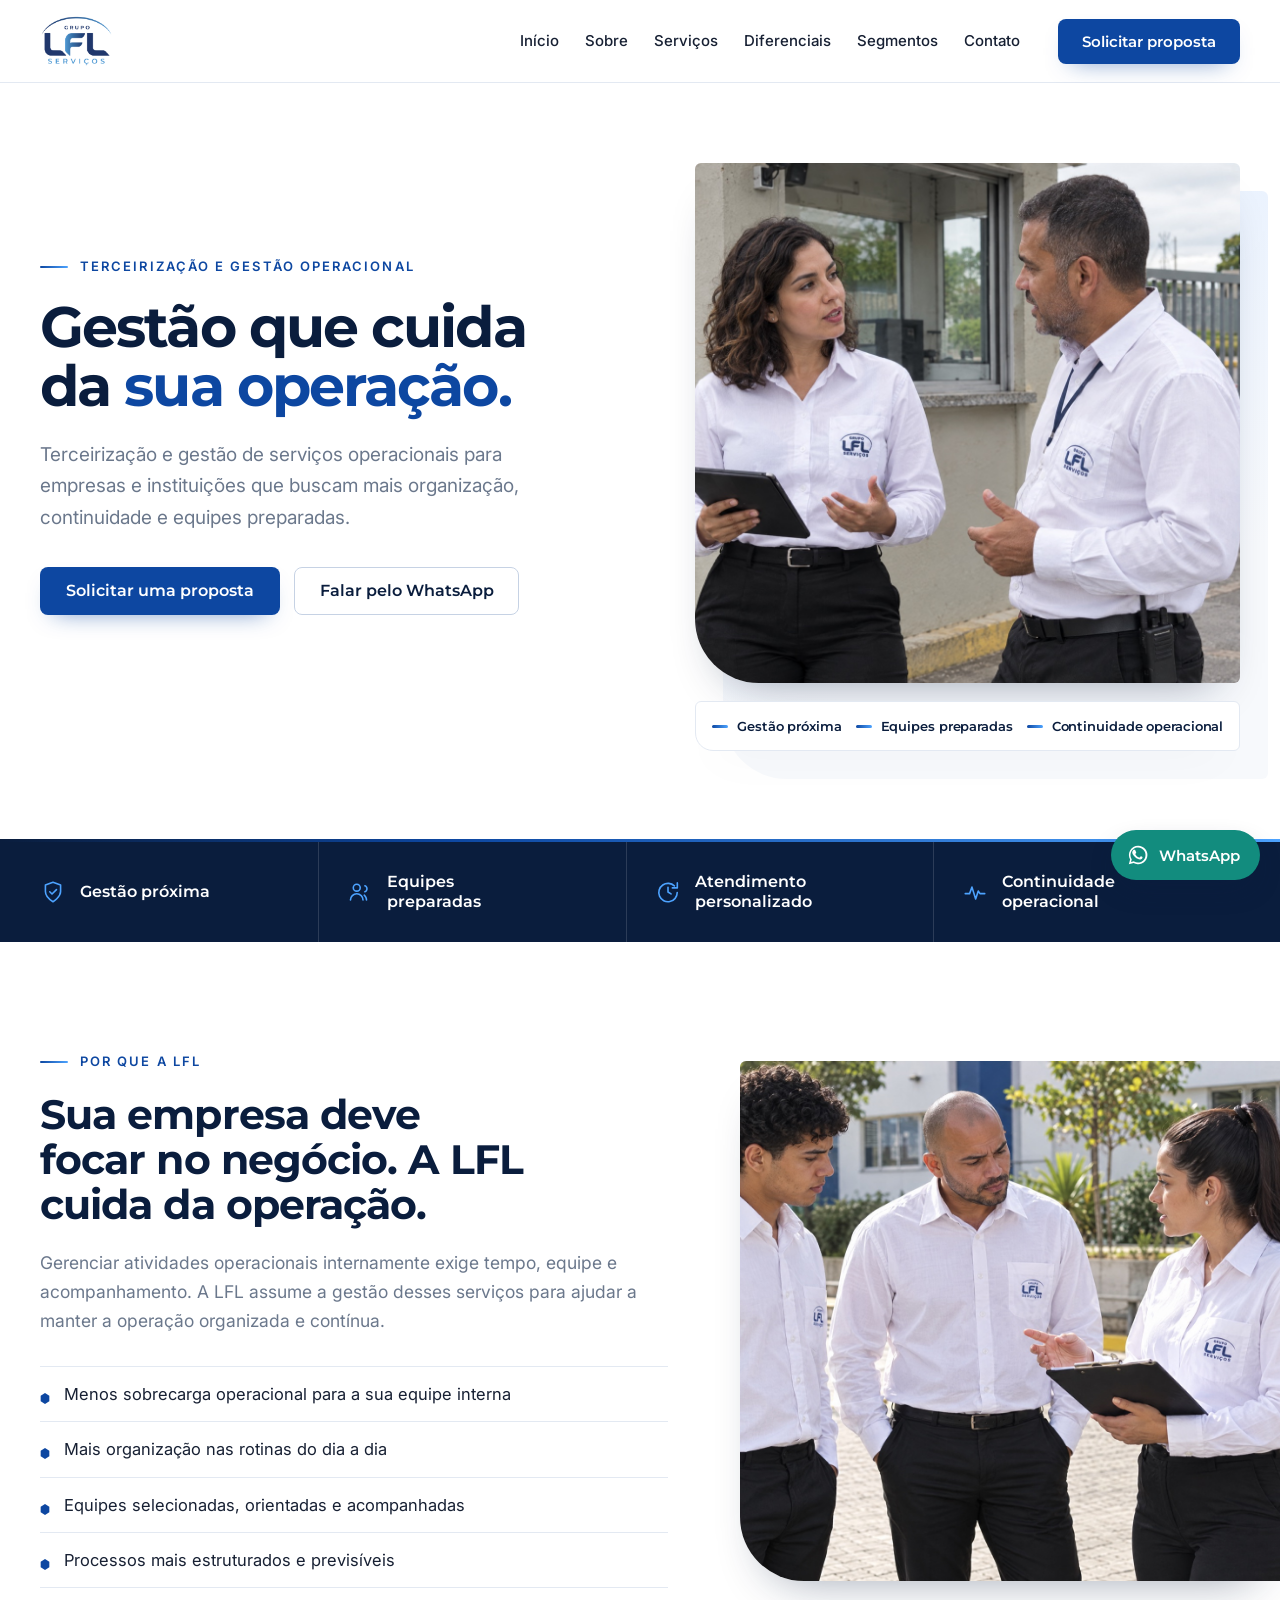
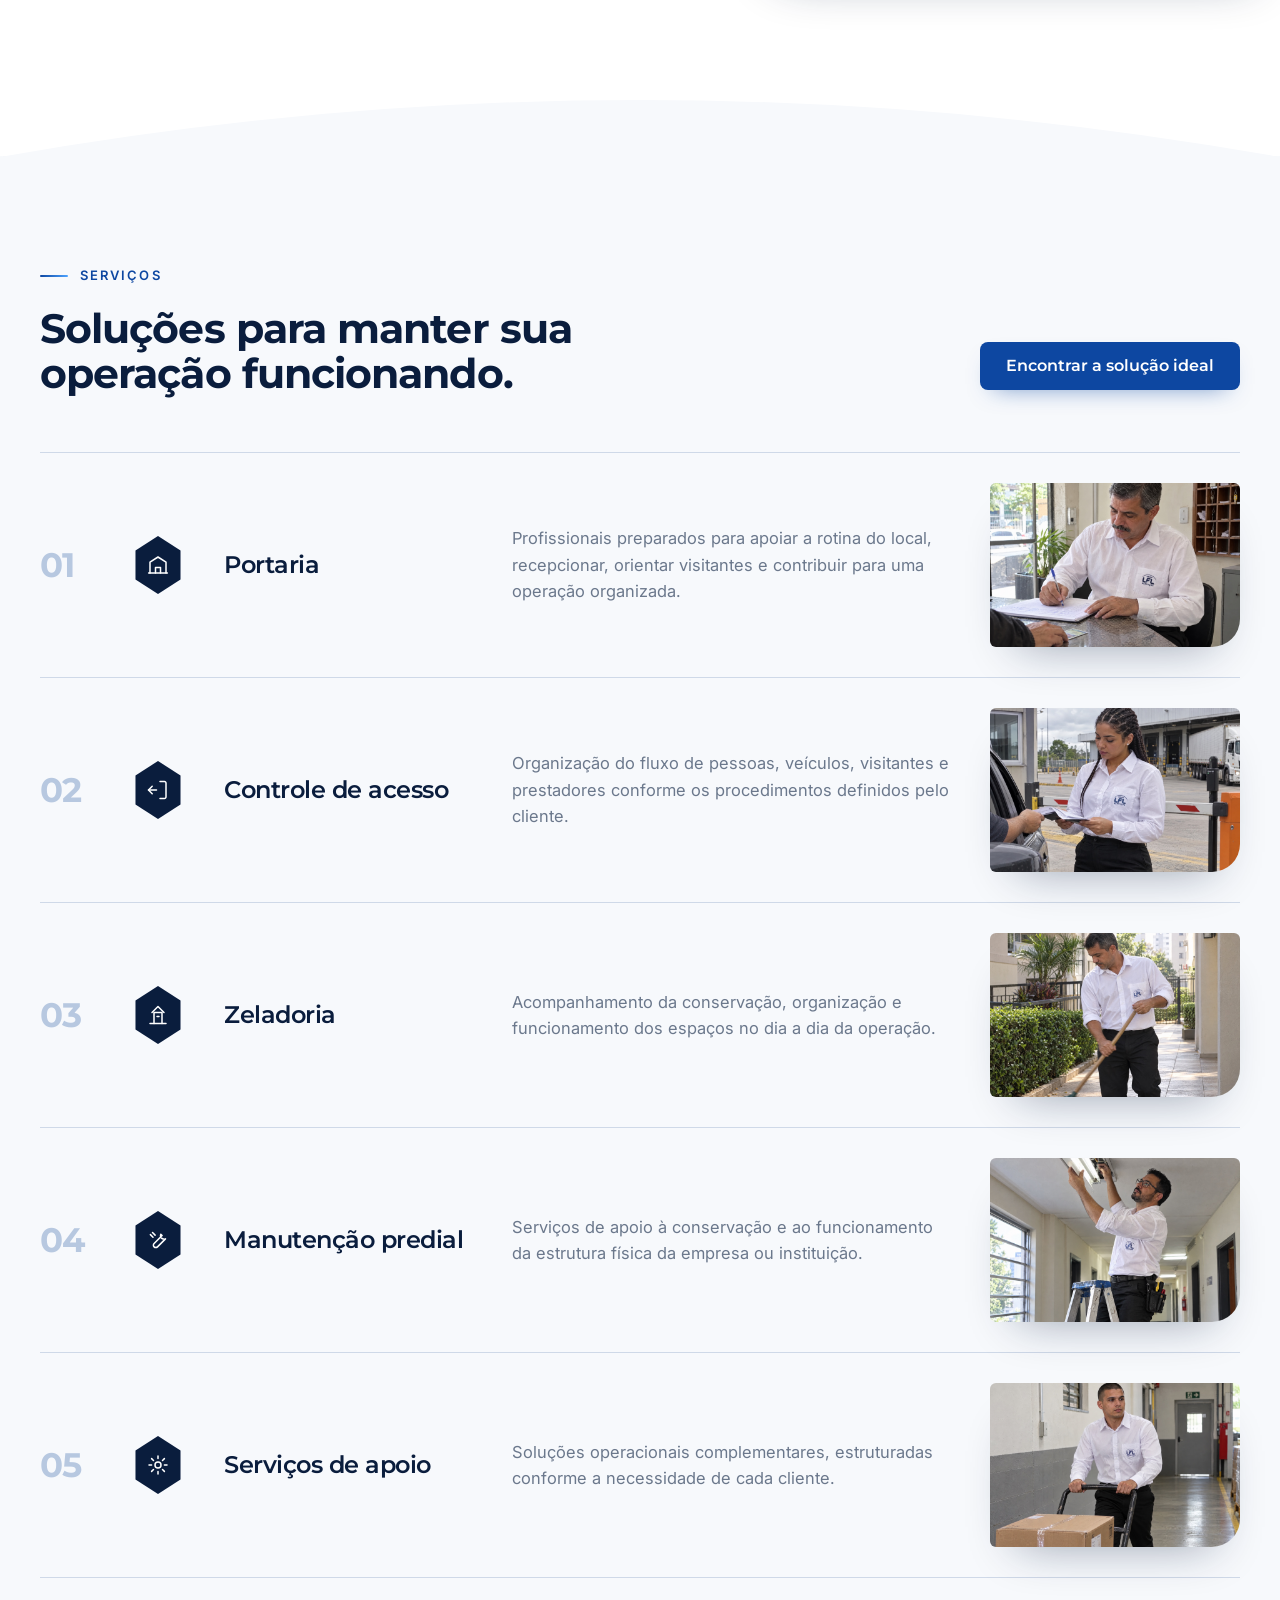
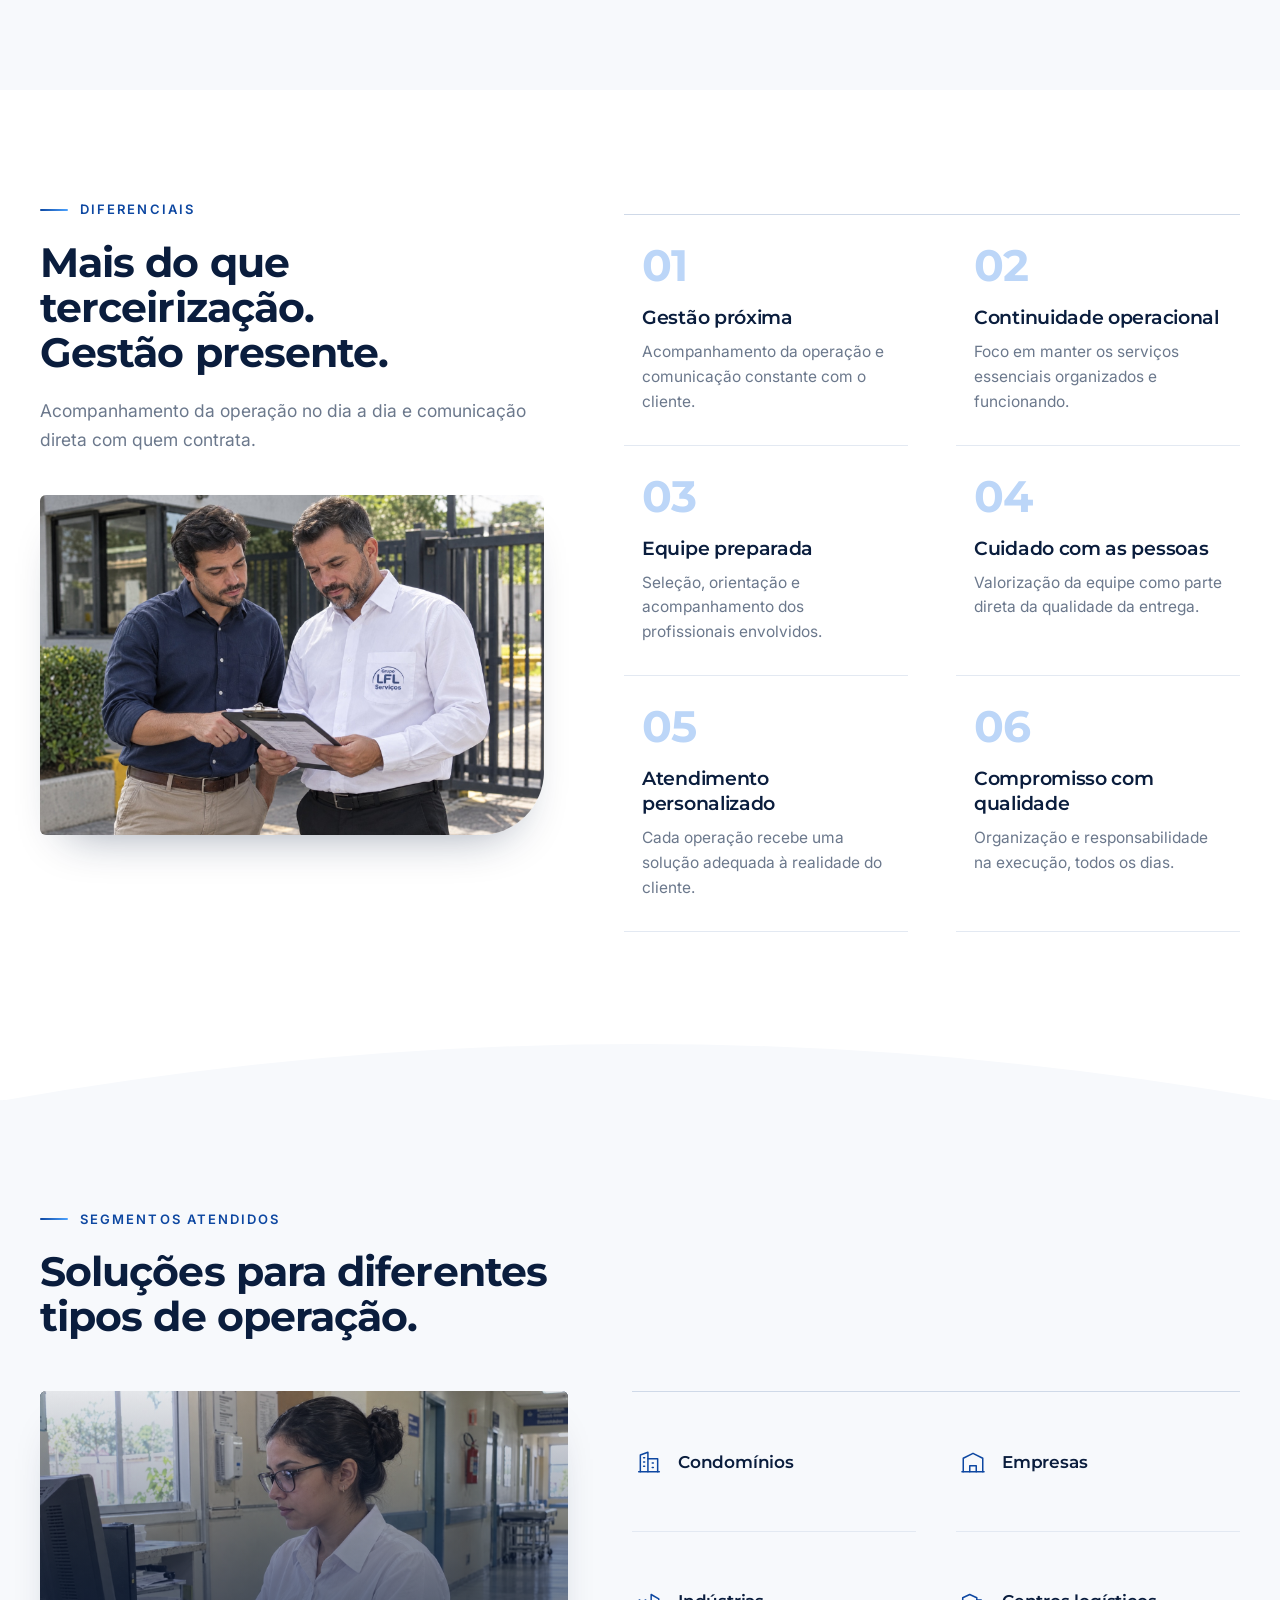
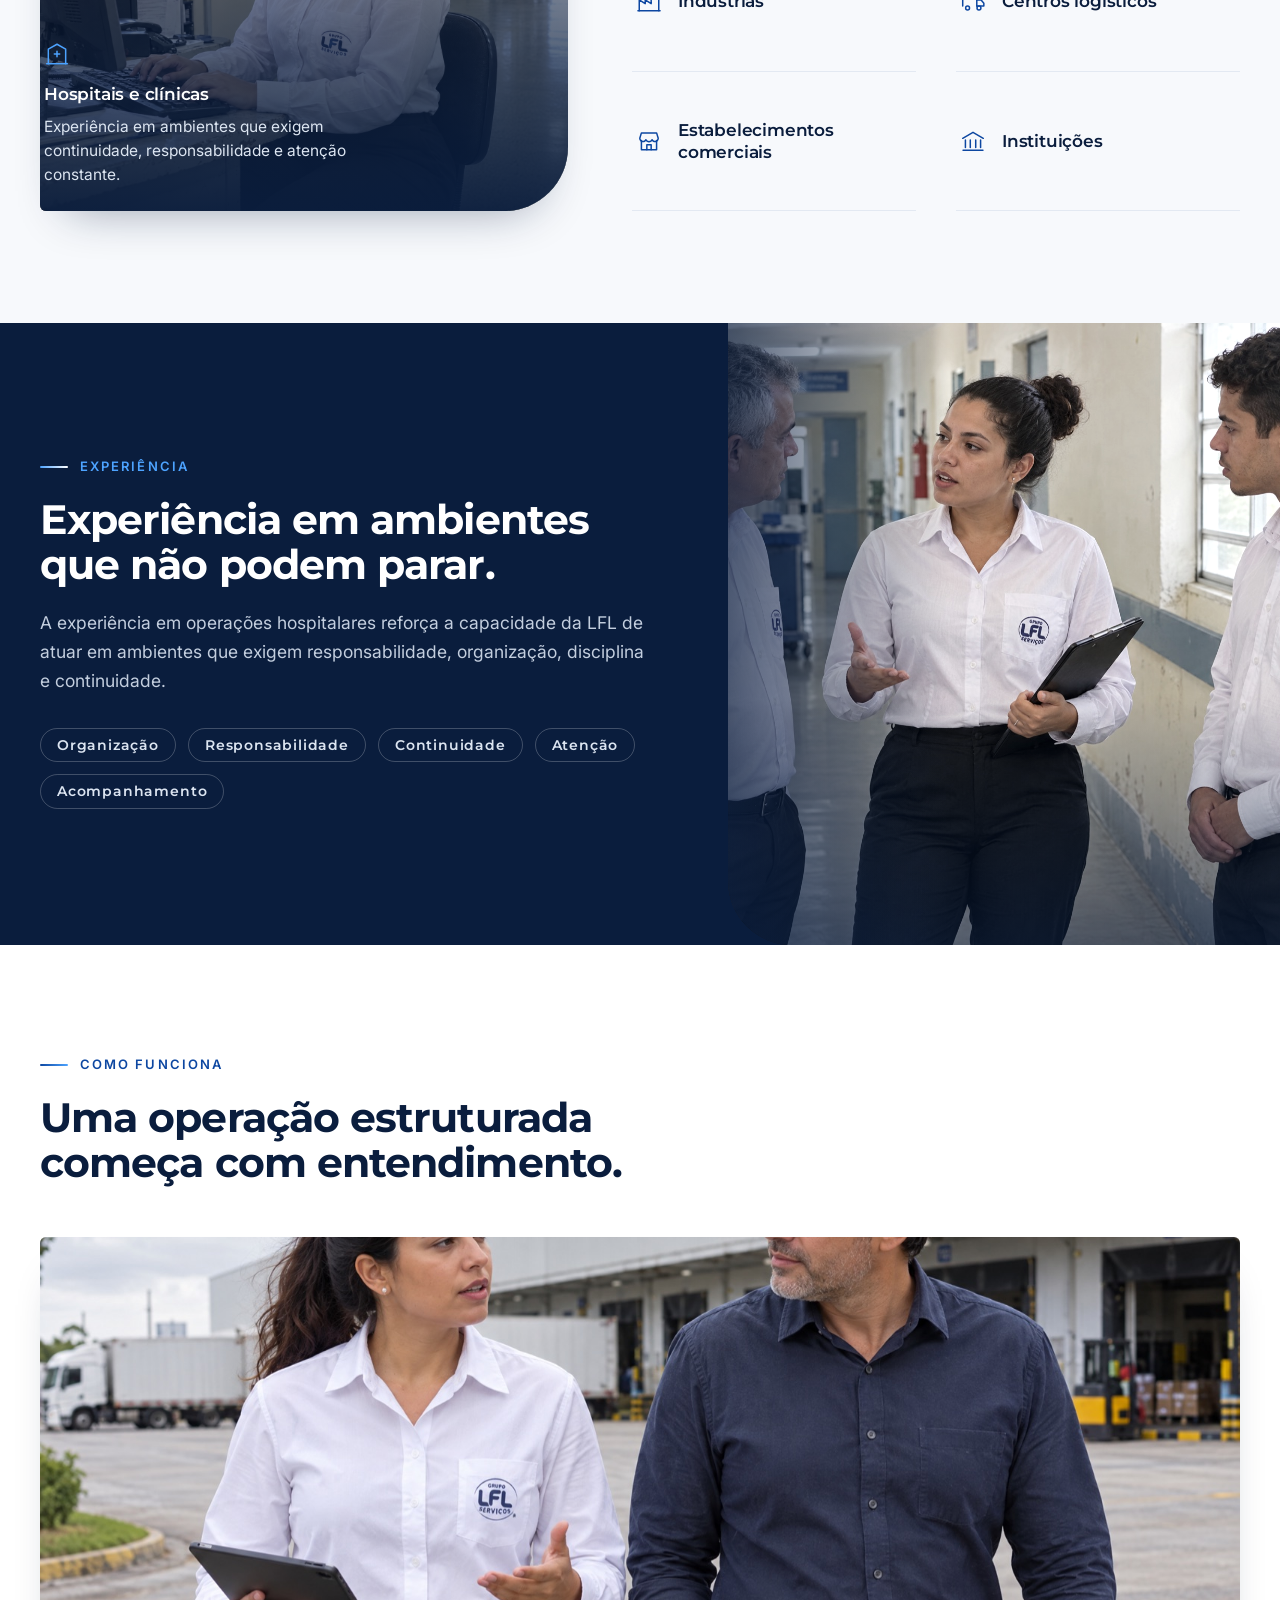
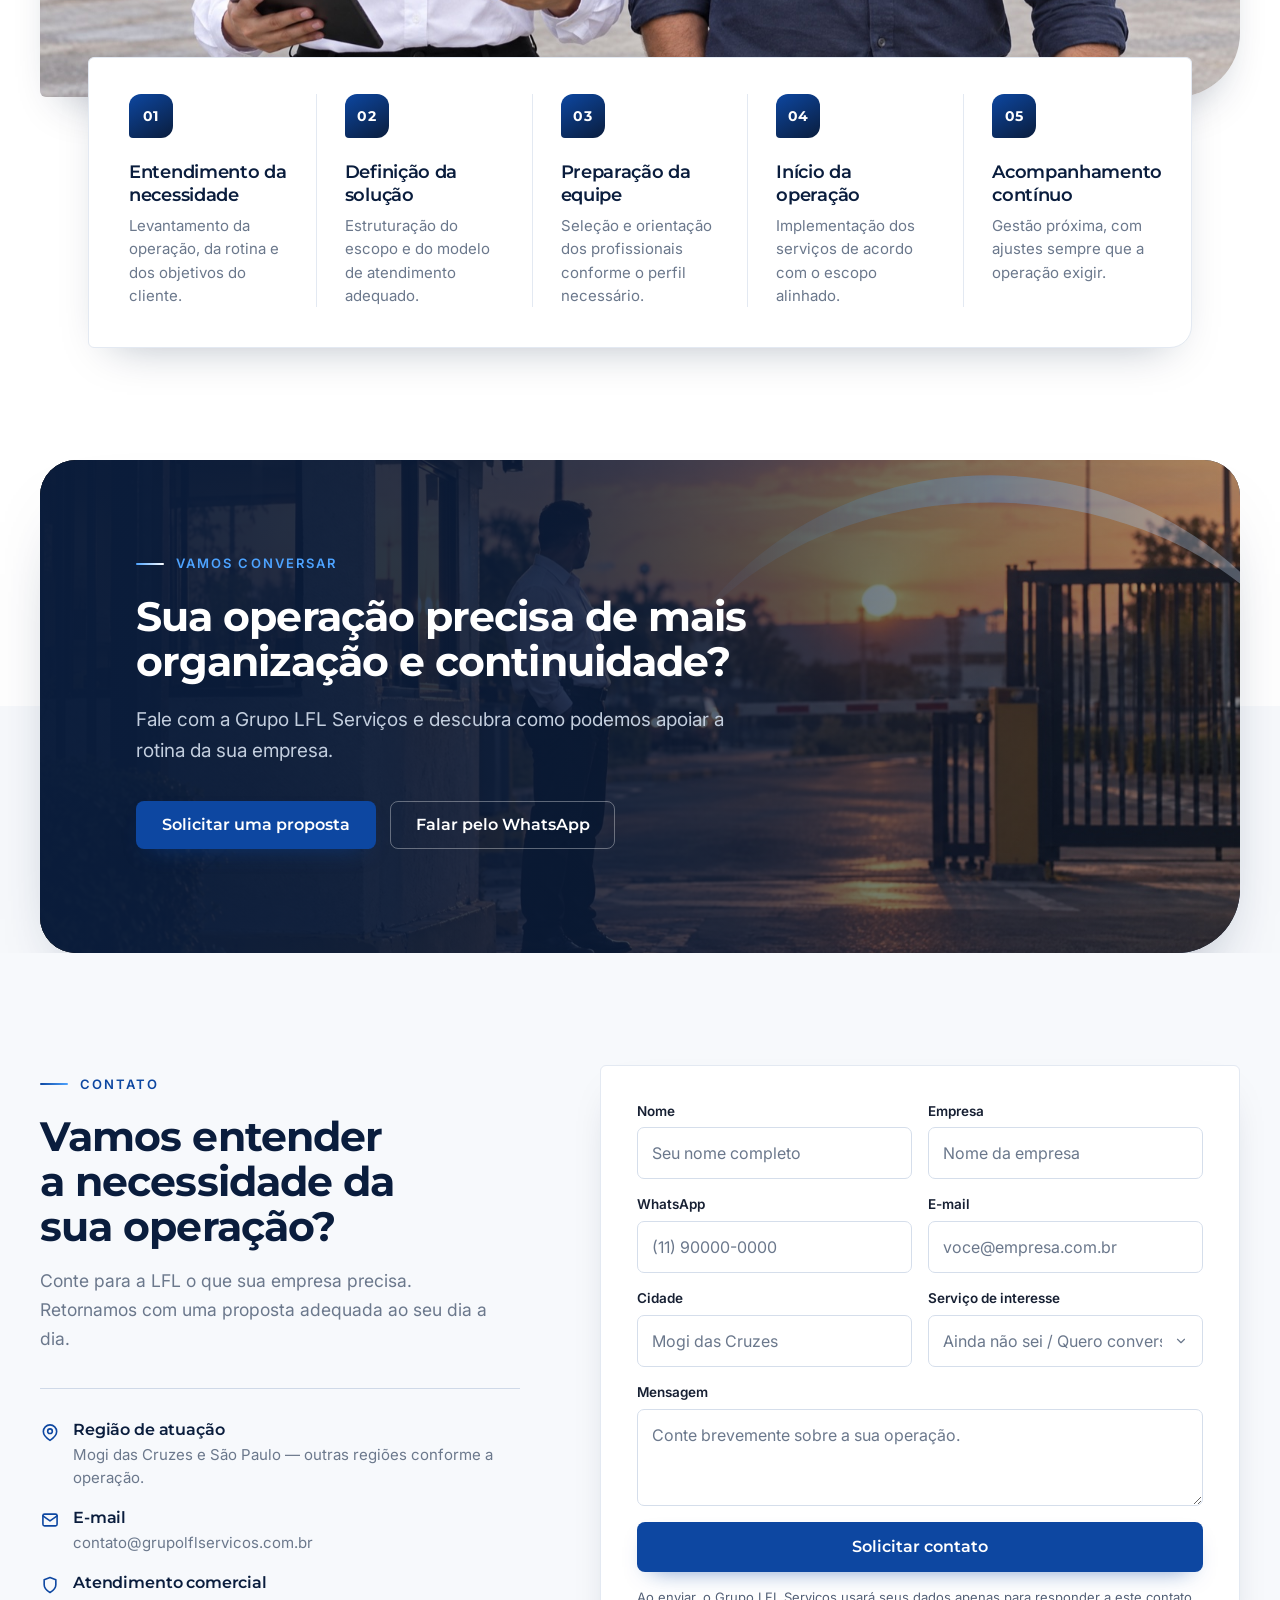
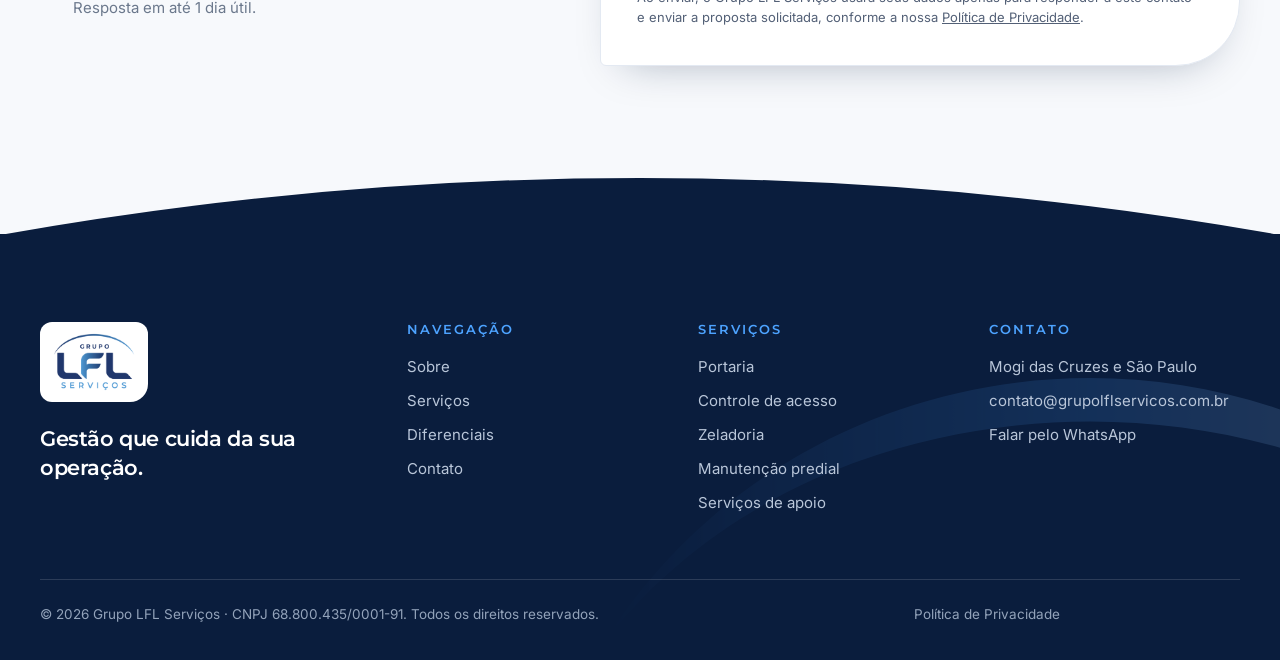
==== commit 1262e2b7: "feat: leads no Google Sheets, política de privacidade e preparo para deploy - Formulário envia leads" ====
--- a/index.html
+++ b/index.html
@@ -9,8 +9,8 @@
   <link rel="preconnect" href="https://fonts.googleapis.com">
   <link rel="preconnect" href="https://fonts.gstatic.com" crossorigin>
   <link href="https://fonts.googleapis.com/css2?family=Inter:wght@400;500;600&family=Montserrat:wght@500;600;700&display=swap" rel="stylesheet">
-  <link rel="stylesheet" href="css/styles.css">
-  <link rel="stylesheet" href="css/motion.css">
+  <link rel="stylesheet" href="css/styles.css?v=2">
+  <link rel="stylesheet" href="css/motion.css?v=2">
 </head>
 <body>
 
@@ -286,8 +286,8 @@
               <div><strong>Região de atuação</strong><span>Mogi das Cruzes e São Paulo — outras regiões conforme a operação.</span></div>
             </li>
             <li>
-              <img src="assets/icons/contato-instagram.svg" alt="" width="20" height="20">
-              <div><strong>Instagram</strong><span><a href="https://instagram.com/lflservicos" target="_blank" rel="noopener">@lflservicos</a></span></div>
+              <img src="assets/icons/contato-email.svg" alt="" width="20" height="20">
+              <div><strong>E-mail</strong><span><a href="mailto:contato@grupolflservicos.com.br">contato@grupolflservicos.com.br</a></span></div>
             </li>
             <li>
               <img src="assets/icons/contato-atendimento.svg" alt="" width="20" height="20">
@@ -338,7 +338,12 @@
             <label for="f-mensagem">Mensagem</label>
             <textarea id="f-mensagem" name="mensagem" placeholder="Conte brevemente sobre a sua operação."></textarea>
           </div>
+          <div class="field-hp" aria-hidden="true">
+            <label for="f-website">Não preencha este campo</label>
+            <input id="f-website" name="website" type="text" tabindex="-1" autocomplete="off">
+          </div>
           <button class="btn btn-primary btn-block" type="submit">Solicitar contato</button>
+          <p class="form-note">Ao enviar, o Grupo LFL Serviços usará seus dados apenas para responder a este contato e enviar a proposta solicitada, conforme a nossa <a href="privacidade.html">Política de Privacidade</a>.</p>
           <p class="form-feedback" role="status" aria-live="polite" hidden></p>
         </form>
       </div>
@@ -382,17 +387,16 @@
         <h4>Contato</h4>
         <ul>
           <li><a href="#contato">Mogi das Cruzes e São Paulo</a></li>
-          <li><a href="https://instagram.com/lflservicos" target="_blank" rel="noopener">@lflservicos</a></li>
+          <li><a href="mailto:contato@grupolflservicos.com.br">contato@grupolflservicos.com.br</a></li>
           <li><a href="#" data-whatsapp target="_blank" rel="noopener">Falar pelo WhatsApp</a></li>
         </ul>
       </div>
     </div>
 
     <div class="footer-legal">
-      <p>© 2026 Grupo LFL Serviços. Todos os direitos reservados.</p>
+      <p>© 2026 Grupo LFL Serviços · CNPJ 68.800.435/0001-91. Todos os direitos reservados.</p>
       <div class="footer-legal-links">
-        <a href="#">Política de Privacidade</a>
-        <a href="#">Termos de Uso</a>
+        <a href="privacidade.html">Política de Privacidade</a>
       </div>
     </div>
   </footer>
@@ -402,7 +406,7 @@
     <span>WhatsApp</span>
   </a>
 
-  <script src="js/main.js"></script>
-  <script src="js/motion.js"></script>
+  <script src="js/main.js?v=2"></script>
+  <script src="js/motion.js?v=2"></script>
 </body>
 </html>
--- a/css/styles.css
+++ b/css/styles.css
@@ -1637,6 +1637,68 @@
   color: #c62828;
 }
 
+.form-note {
+  font: 400 13px/1.5 var(--font-body);
+  color: var(--navy);
+  opacity: 0.7;
+}
+
+.form-note a {
+  color: inherit;
+  text-decoration: underline;
+}
+
+/* Página de Política de Privacidade */
+.header-back {
+  margin-left: auto;
+}
+
+.legal {
+  max-width: 760px;
+  margin: 0 auto;
+}
+
+.legal-meta {
+  margin-top: 10px;
+  font: 400 14px/1.5 var(--font-body);
+  color: var(--muted);
+}
+
+.legal h2 {
+  margin-top: 36px;
+  font: 700 20px/1.3 var(--font-display);
+  color: var(--navy);
+}
+
+.legal p,
+.legal li {
+  margin-top: 12px;
+  font: 400 16px/1.7 var(--font-body);
+  color: var(--text);
+}
+
+.legal ul {
+  padding-left: 20px;
+  list-style: disc;
+}
+
+.legal a {
+  color: var(--blue);
+}
+
+.footer--min {
+  padding-bottom: 40px;
+}
+
+/* Honeypot anti-bot: fora da tela, invisível para pessoas e leitores de tela */
+.field-hp {
+  position: absolute;
+  left: -9999px;
+  width: 1px;
+  height: 1px;
+  overflow: hidden;
+}
+
 @media (min-width: 960px) {
   .contact {
     flex-direction: row;
